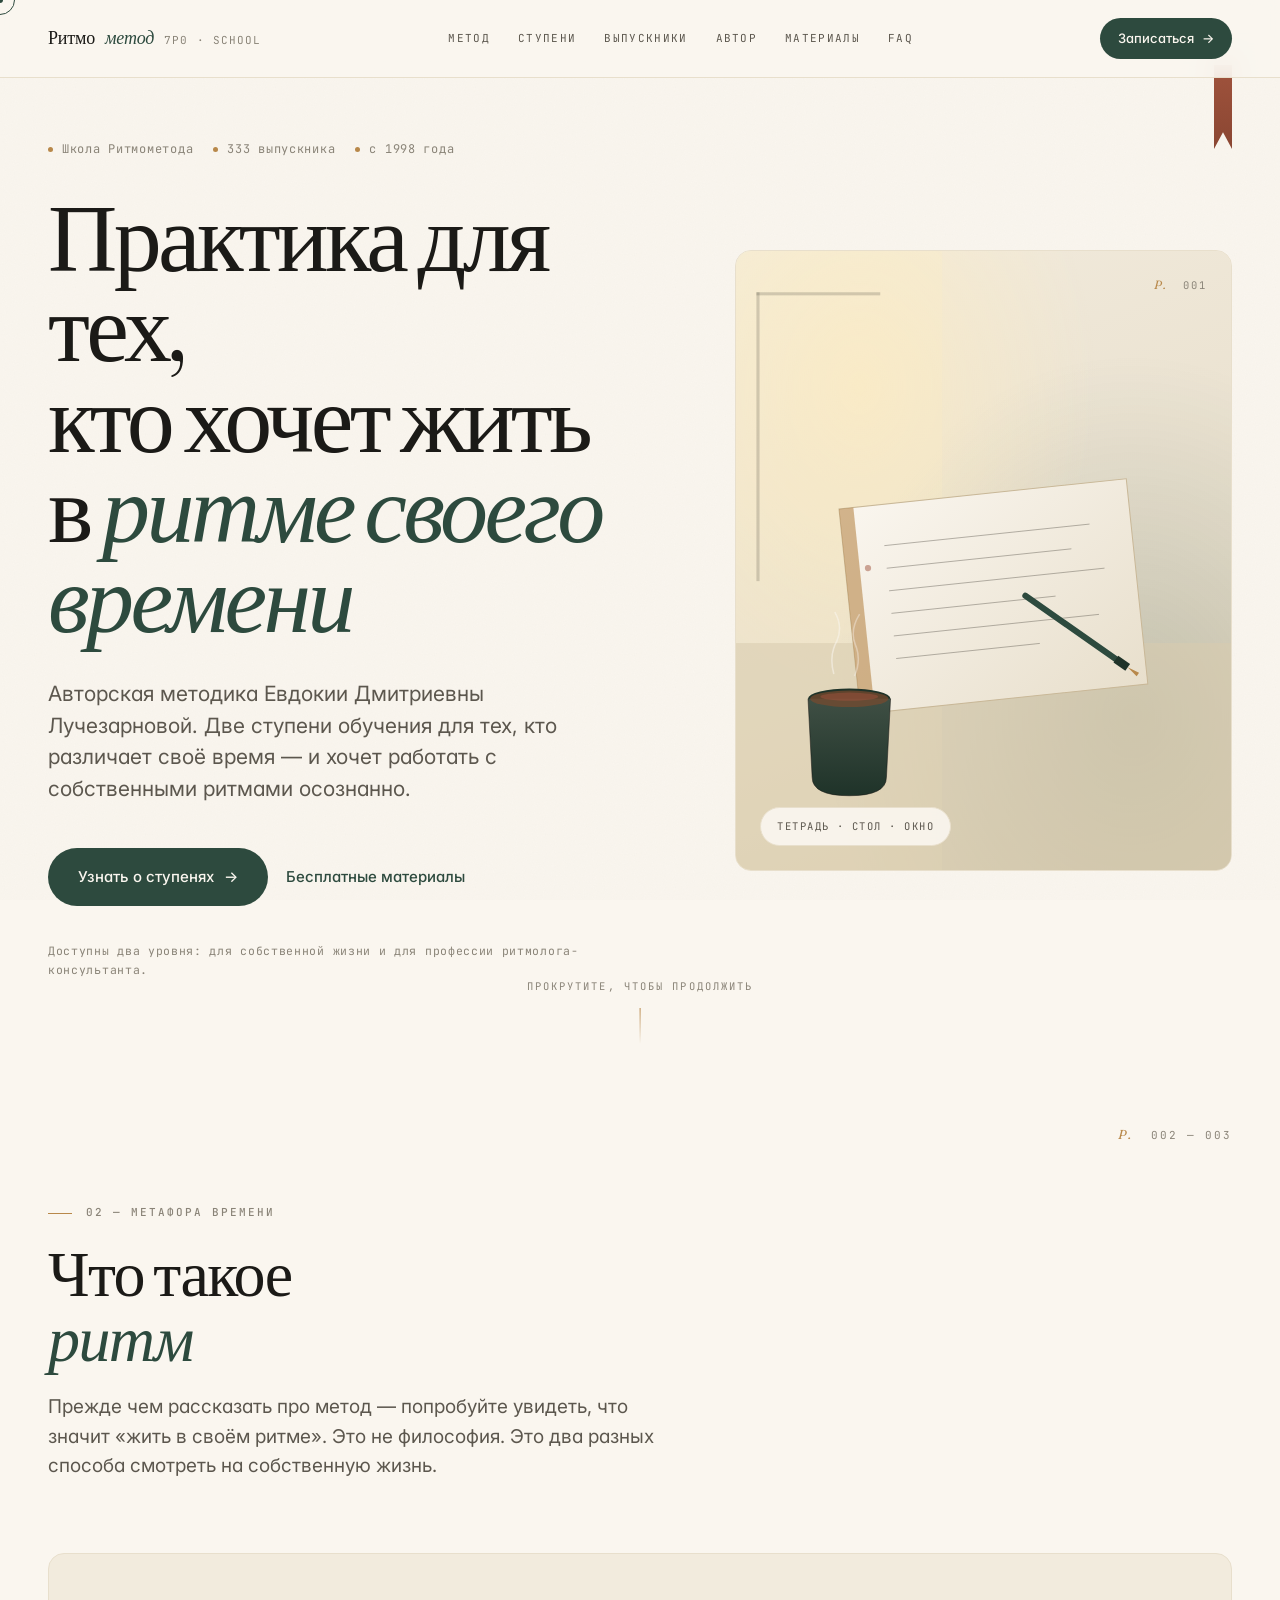
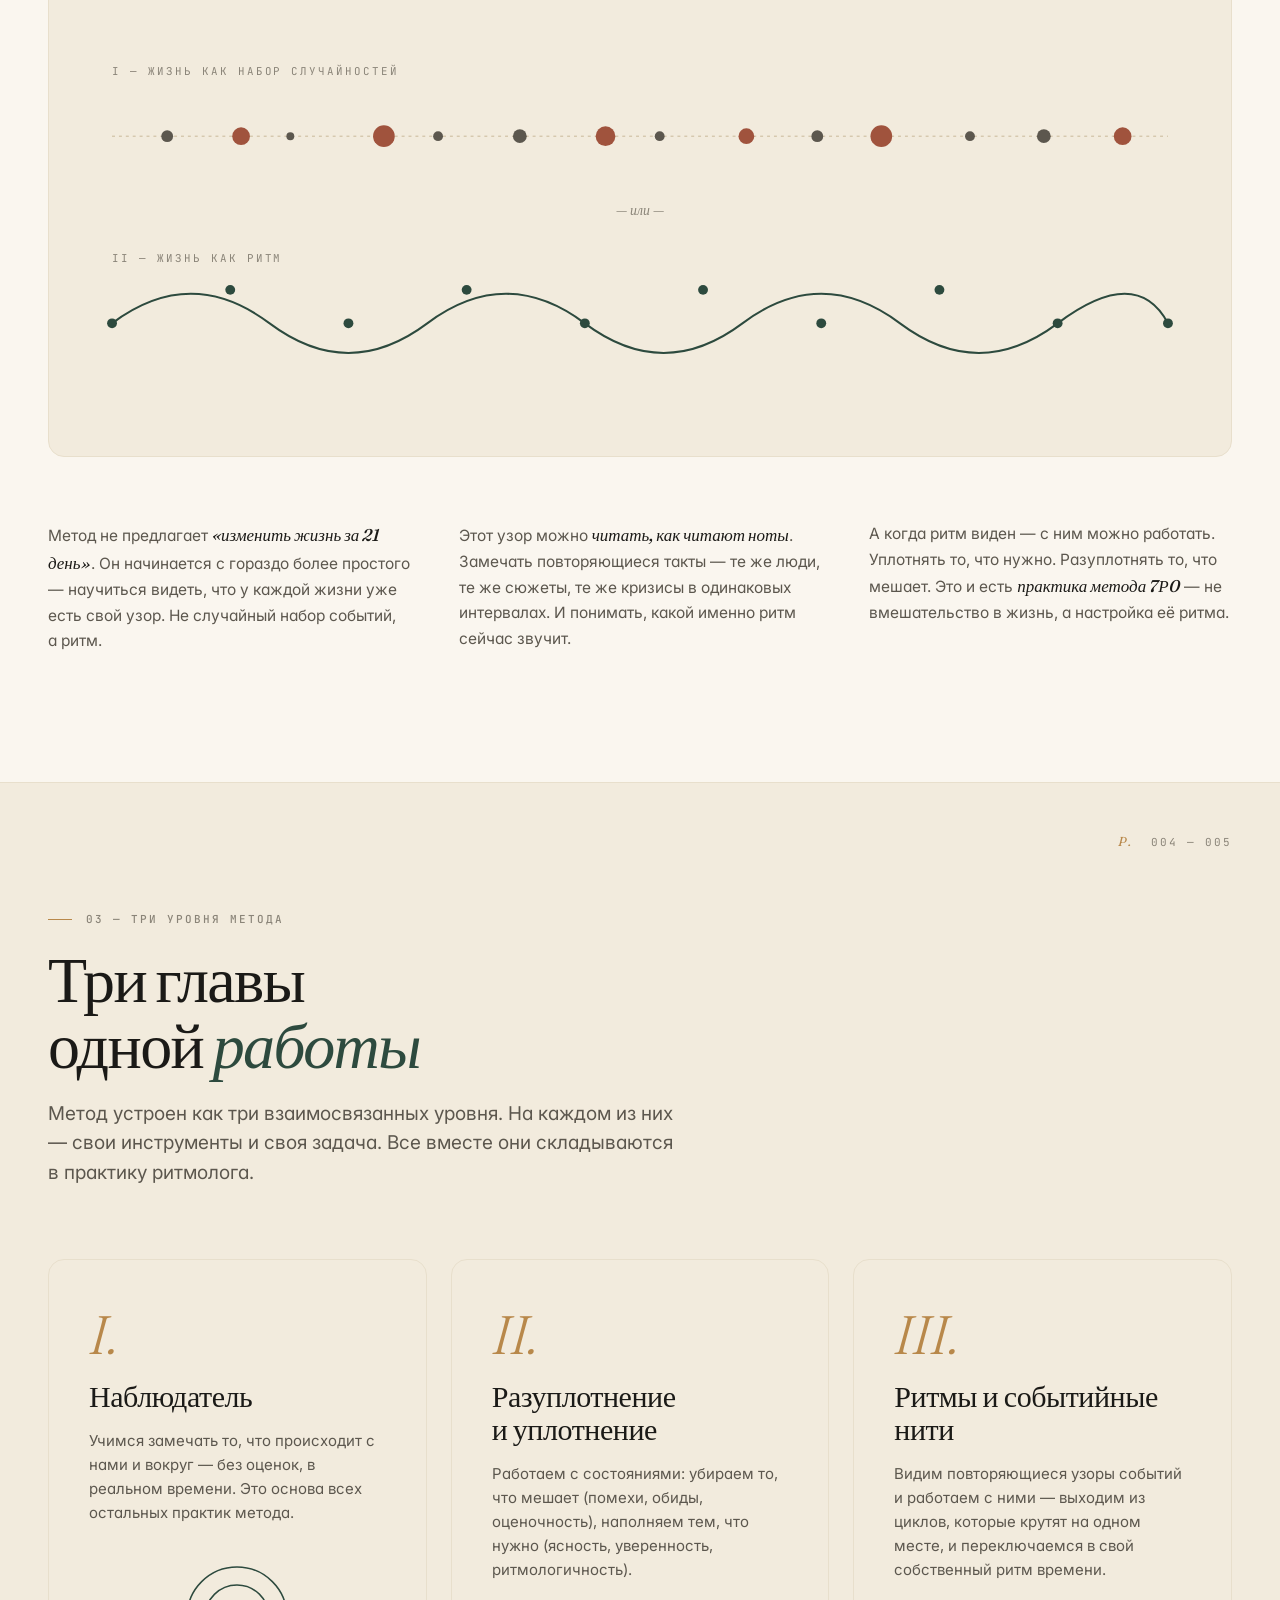
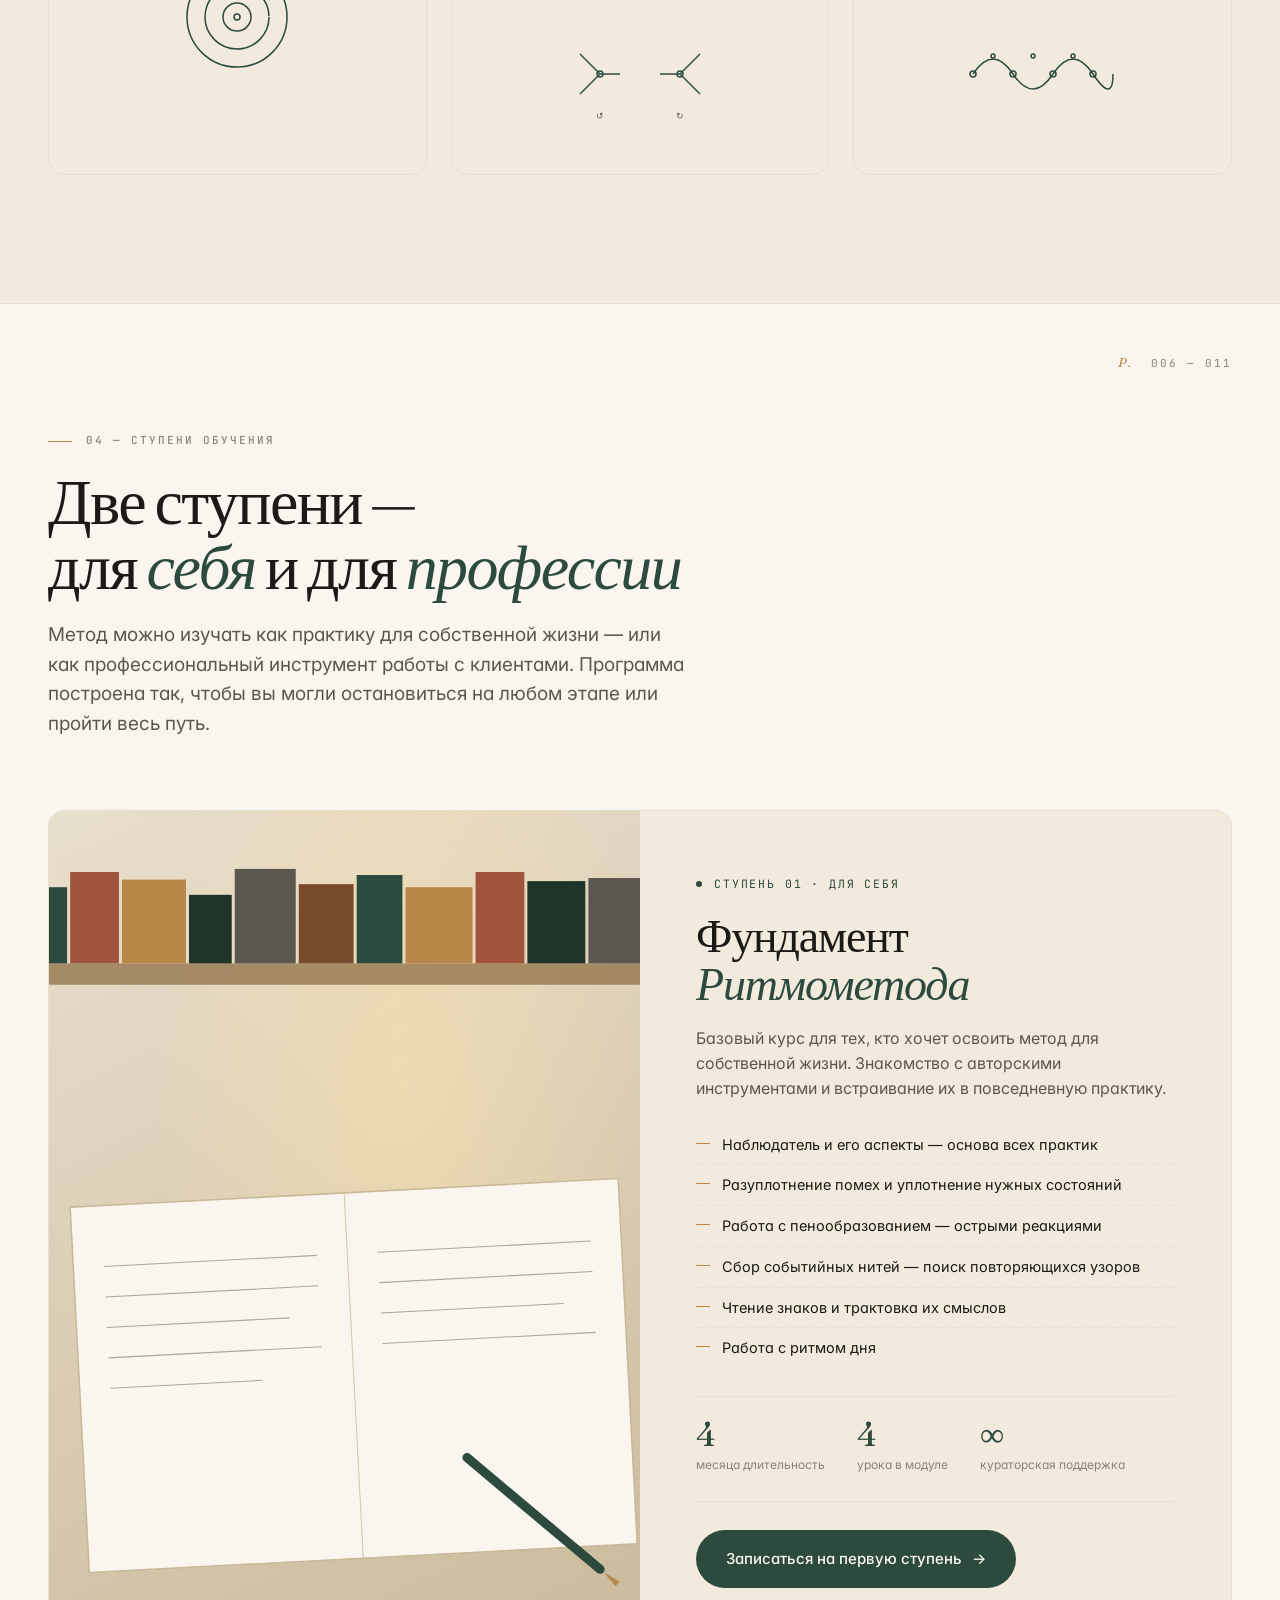
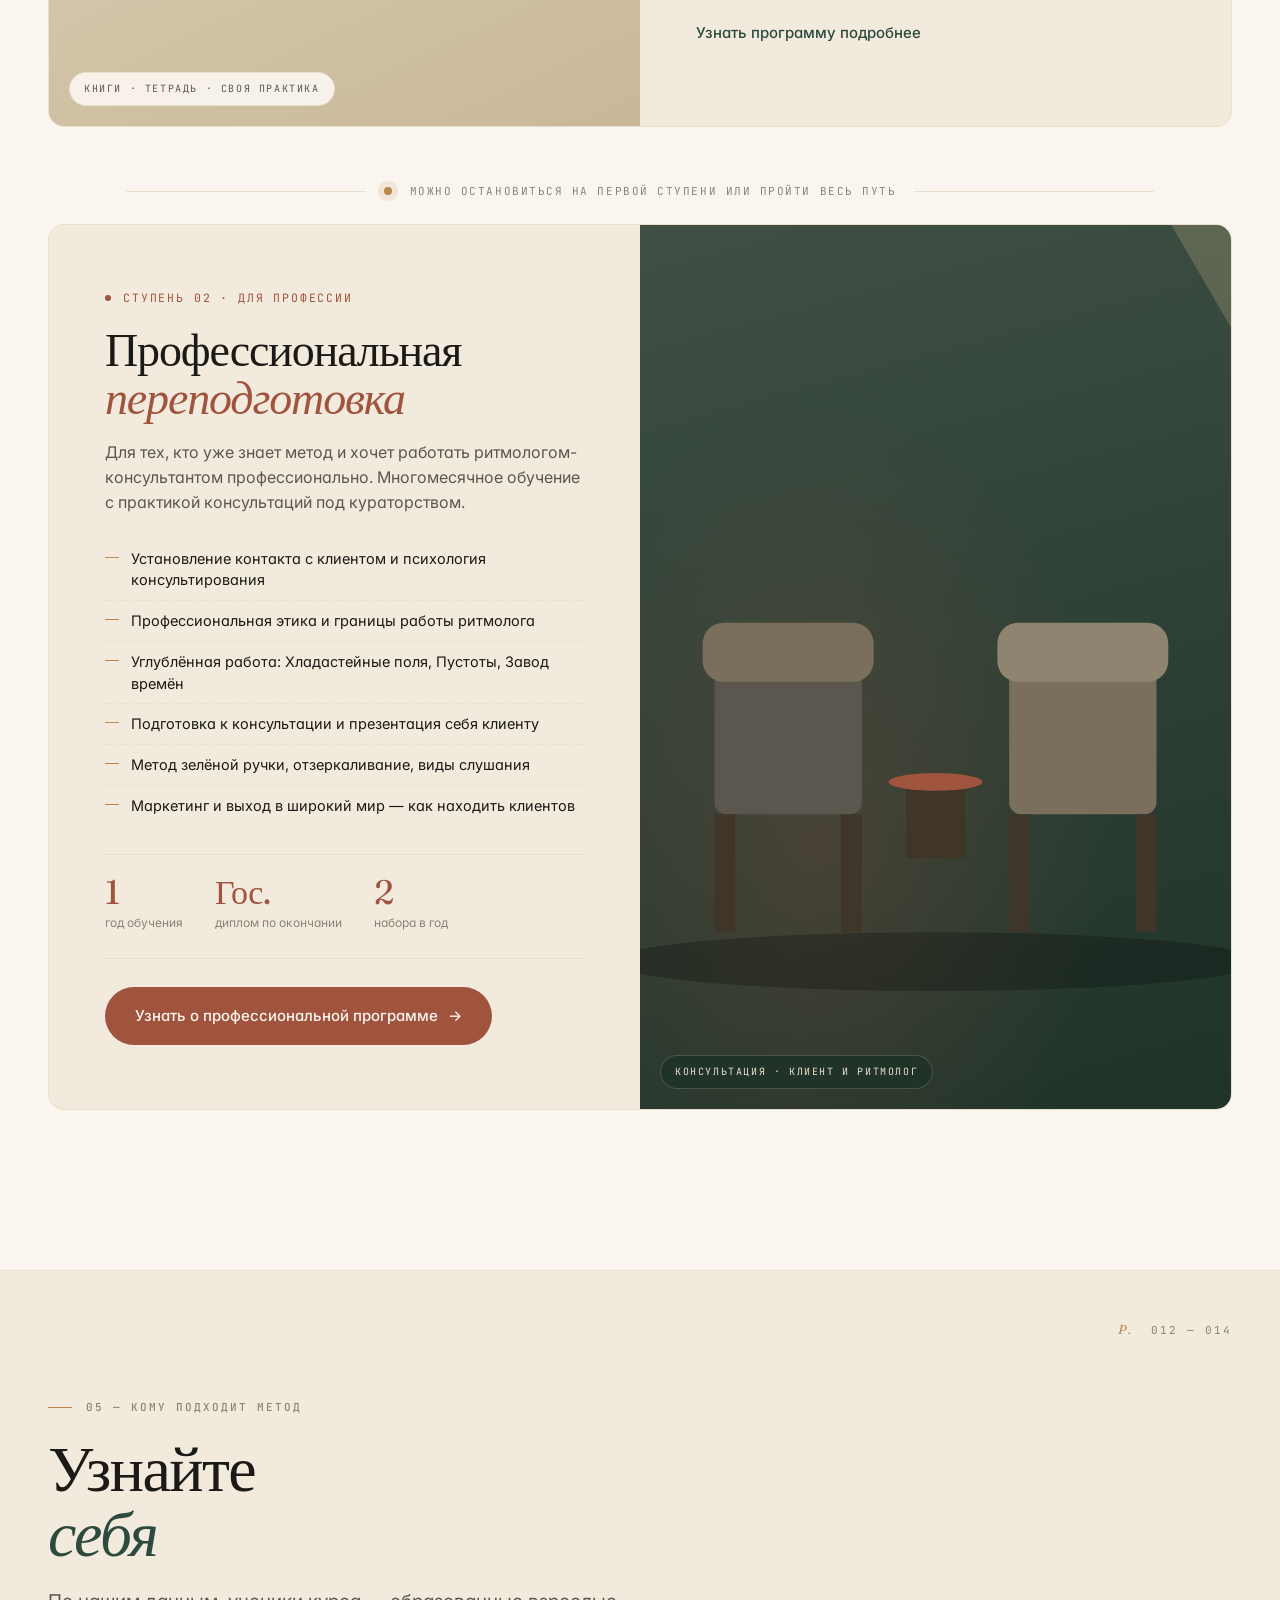
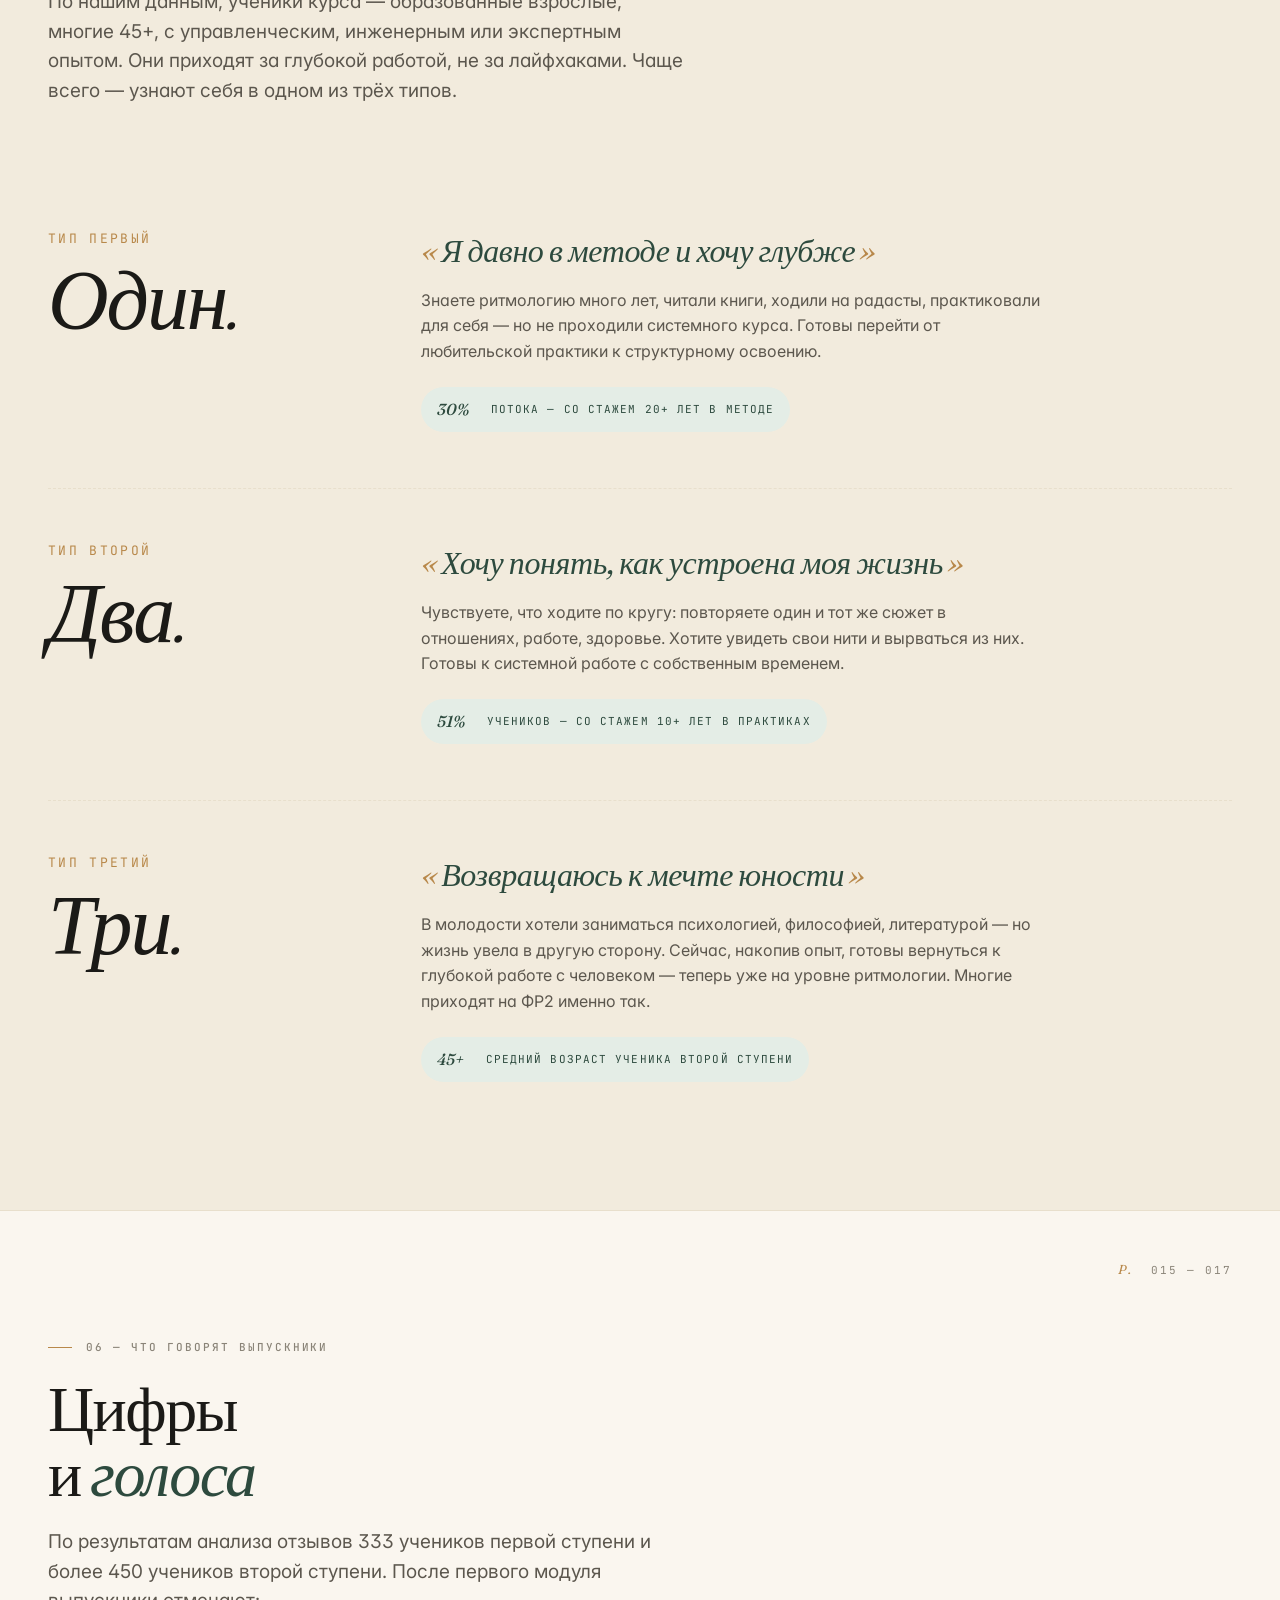
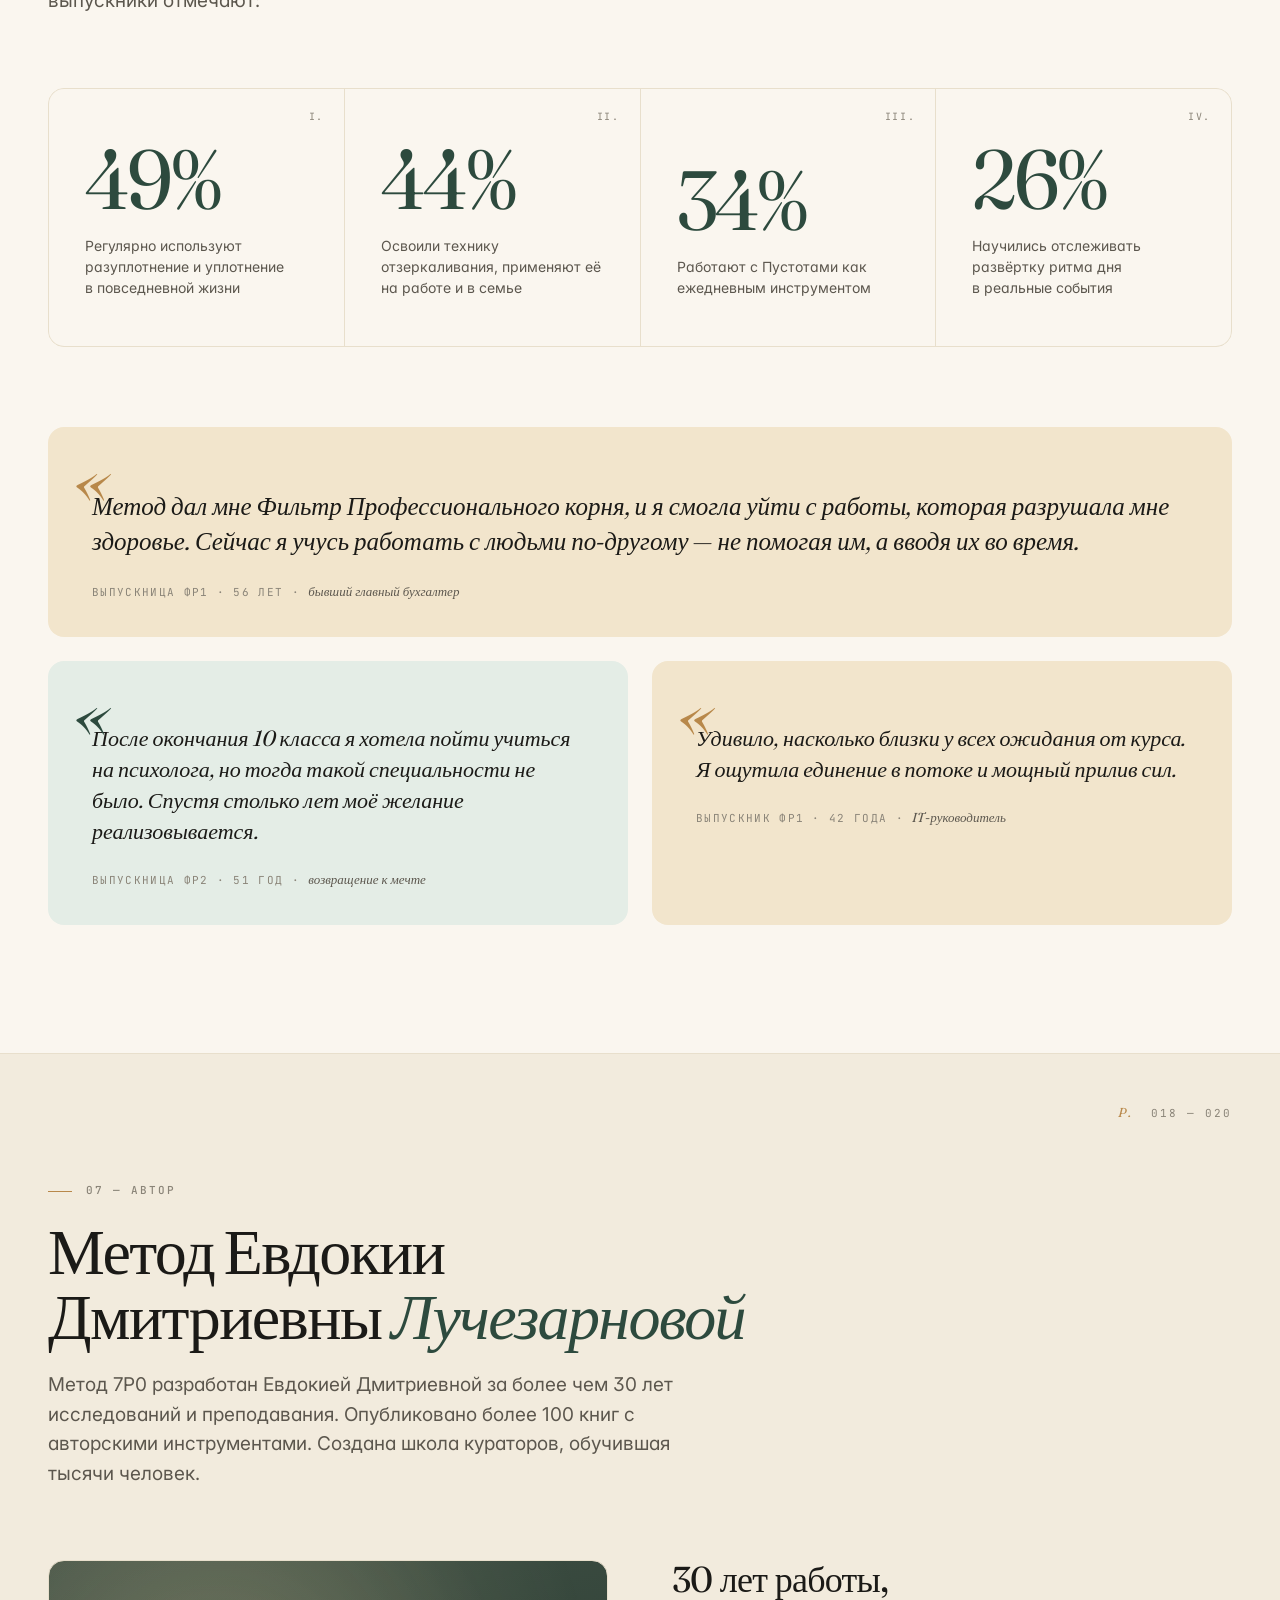
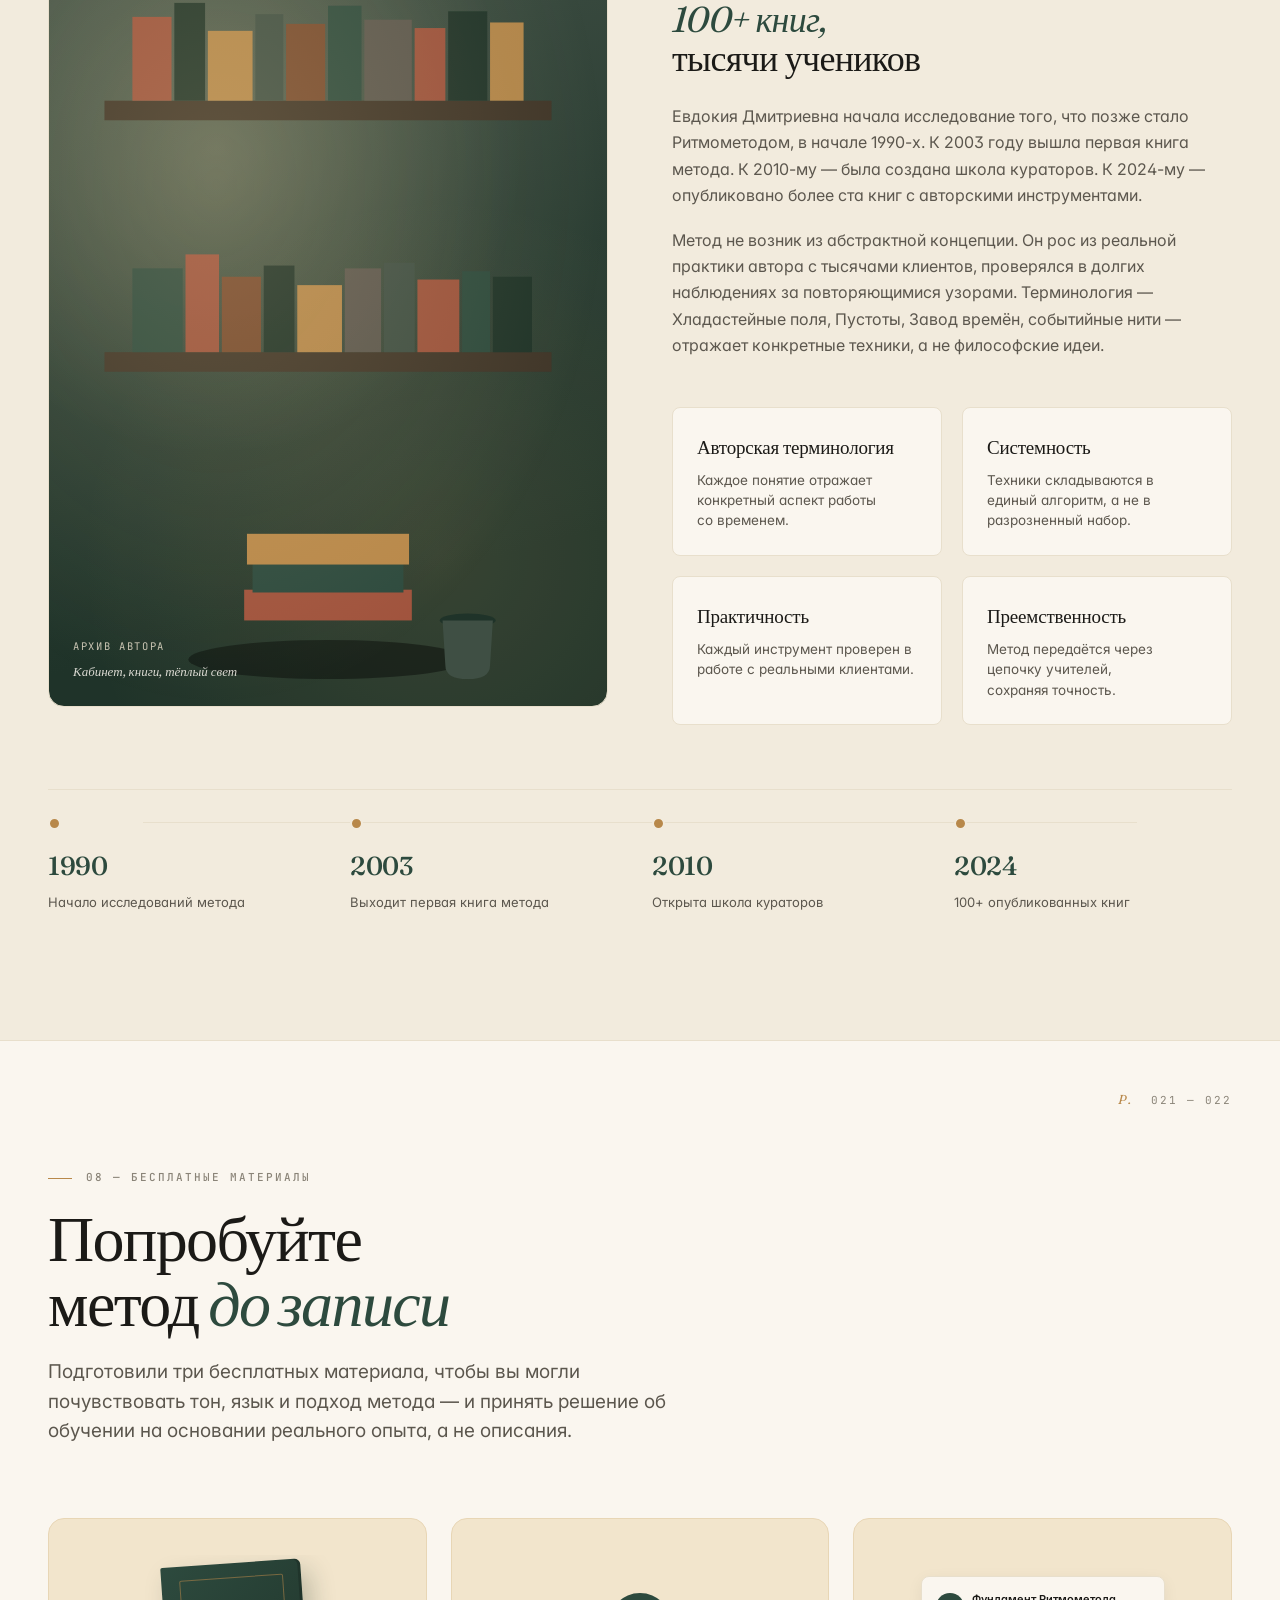
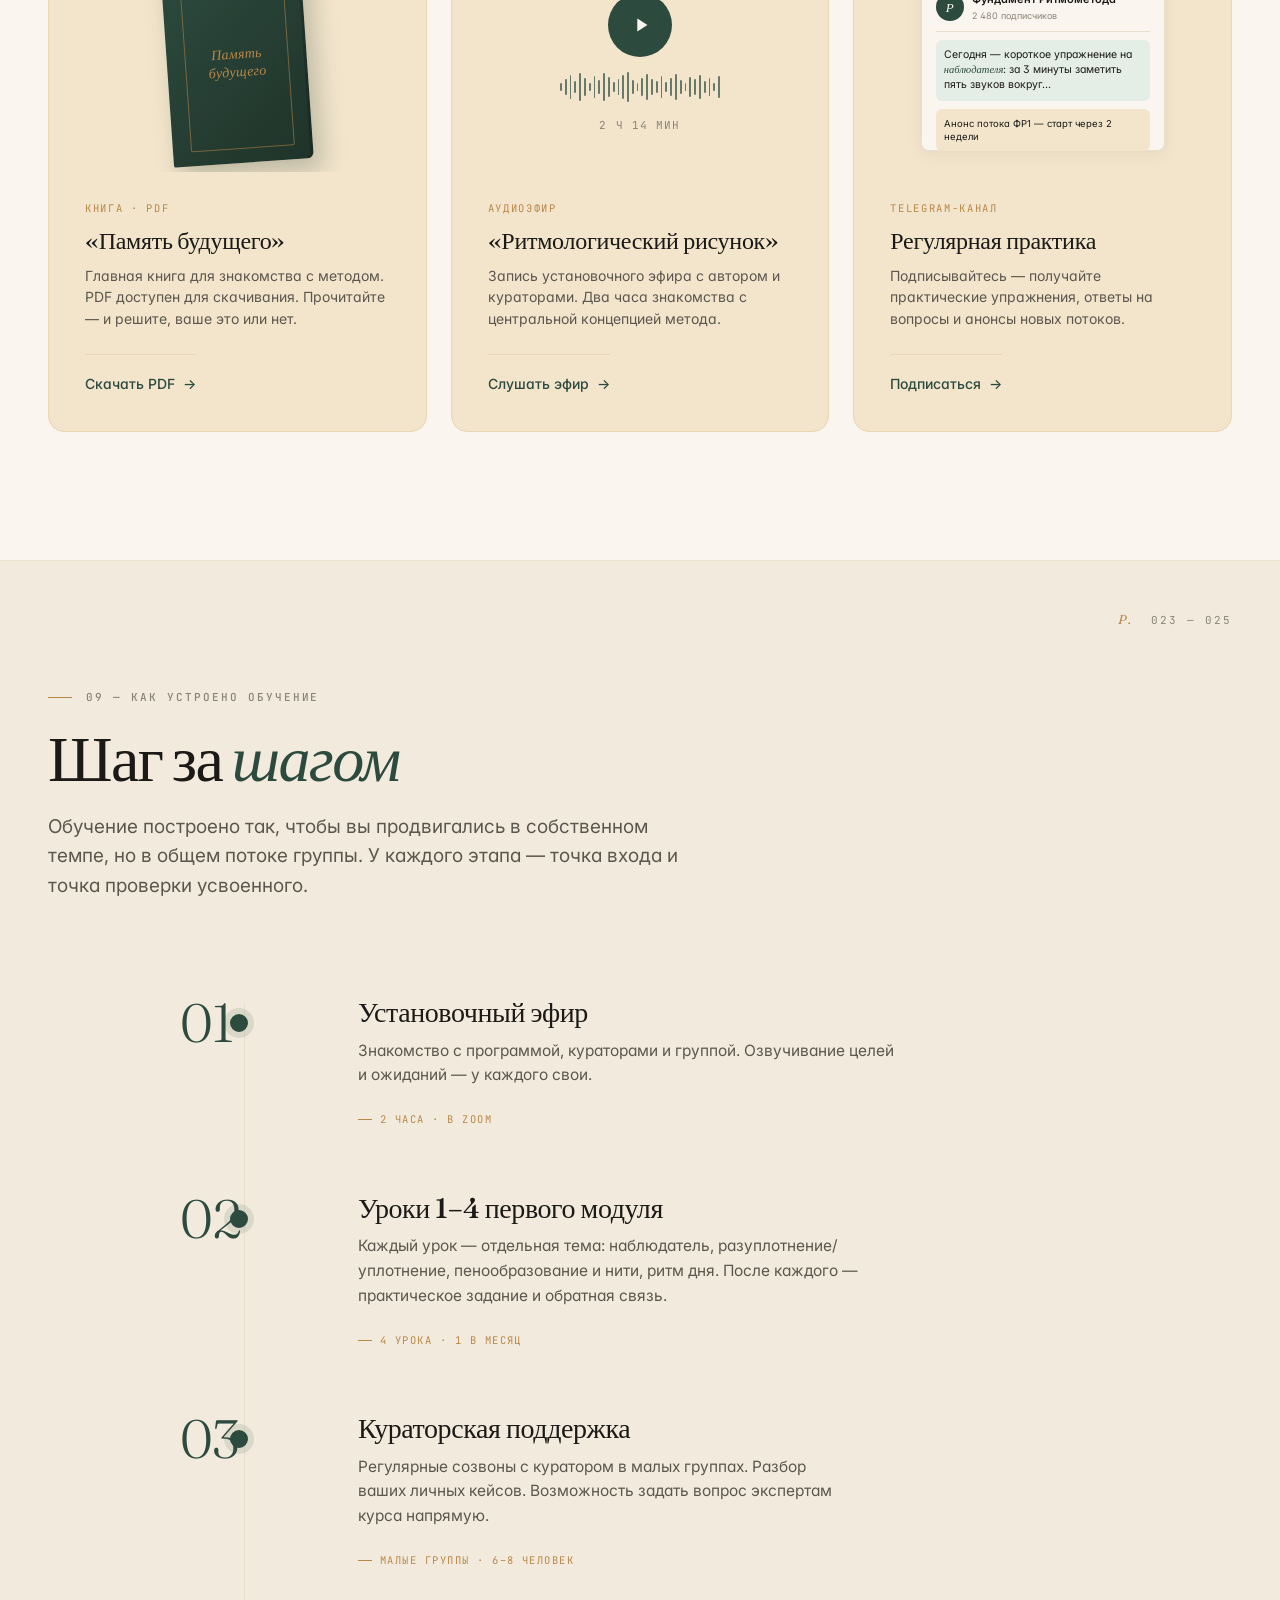
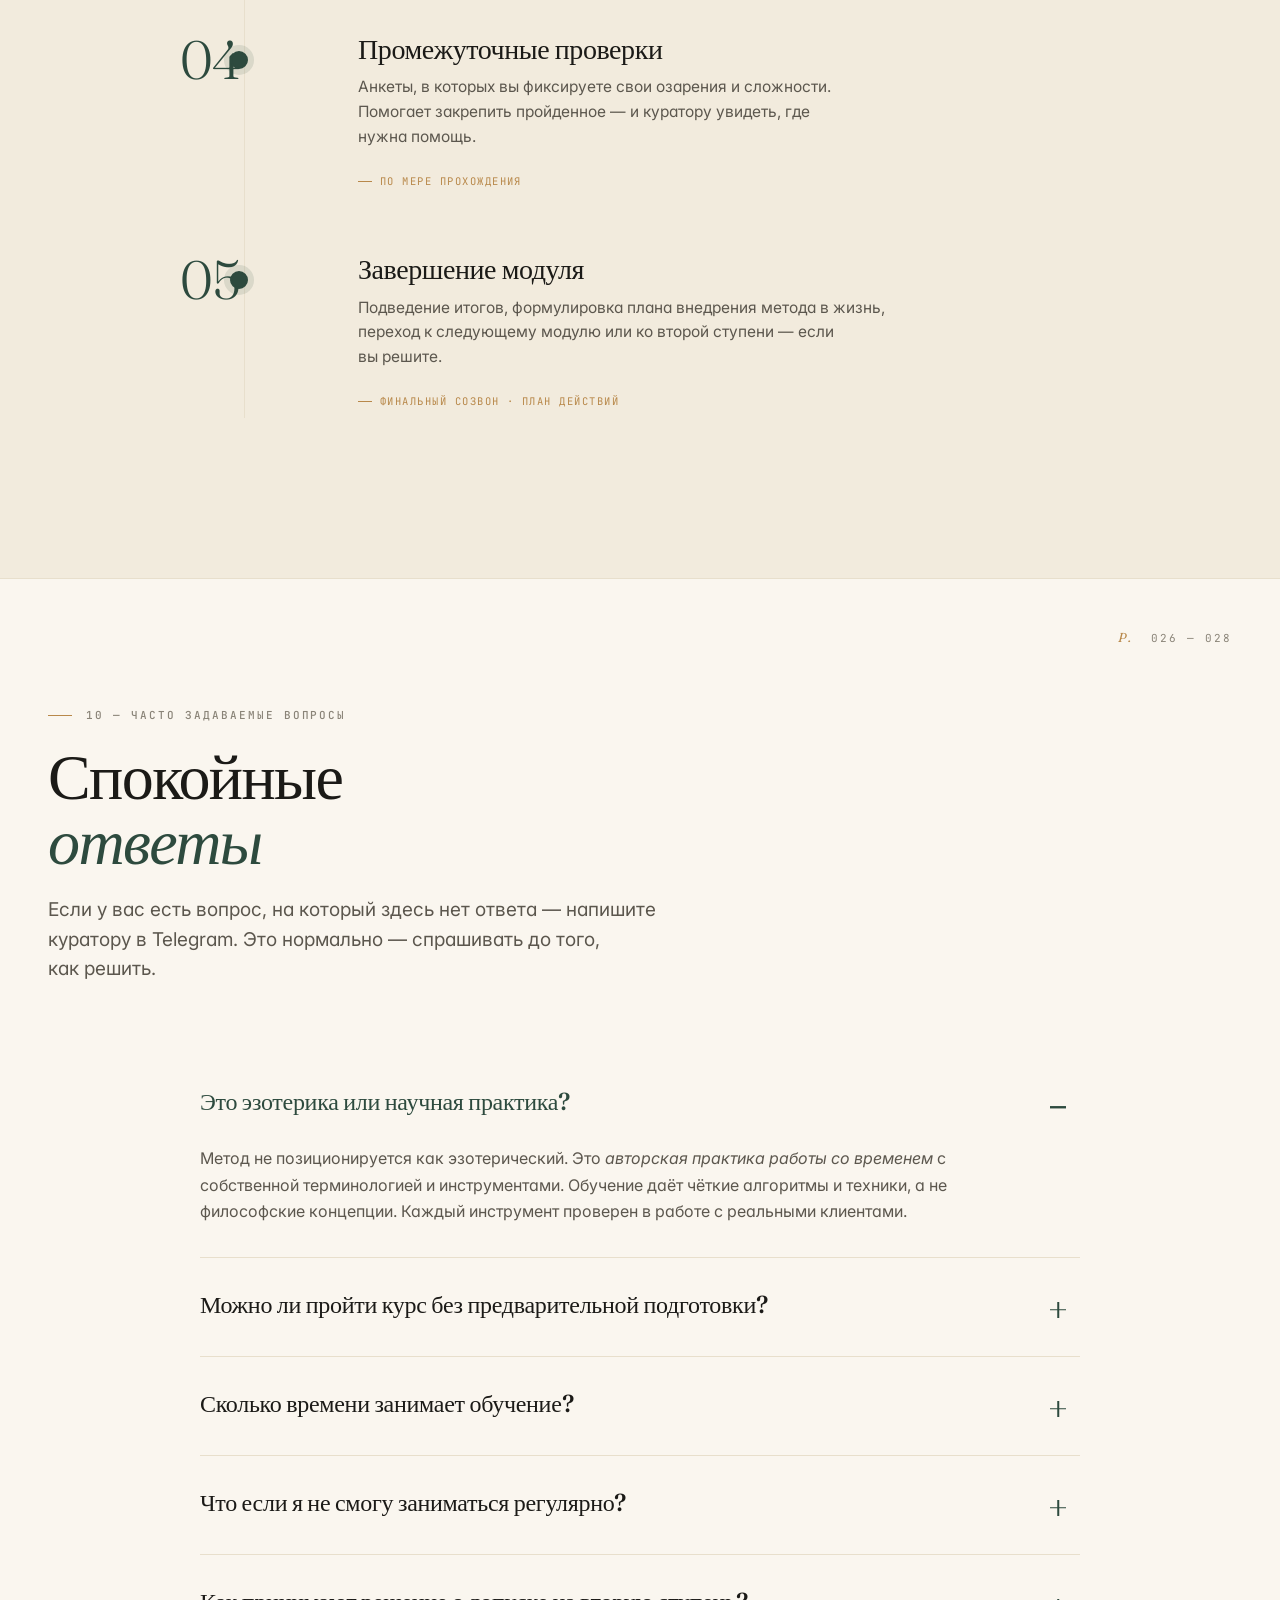
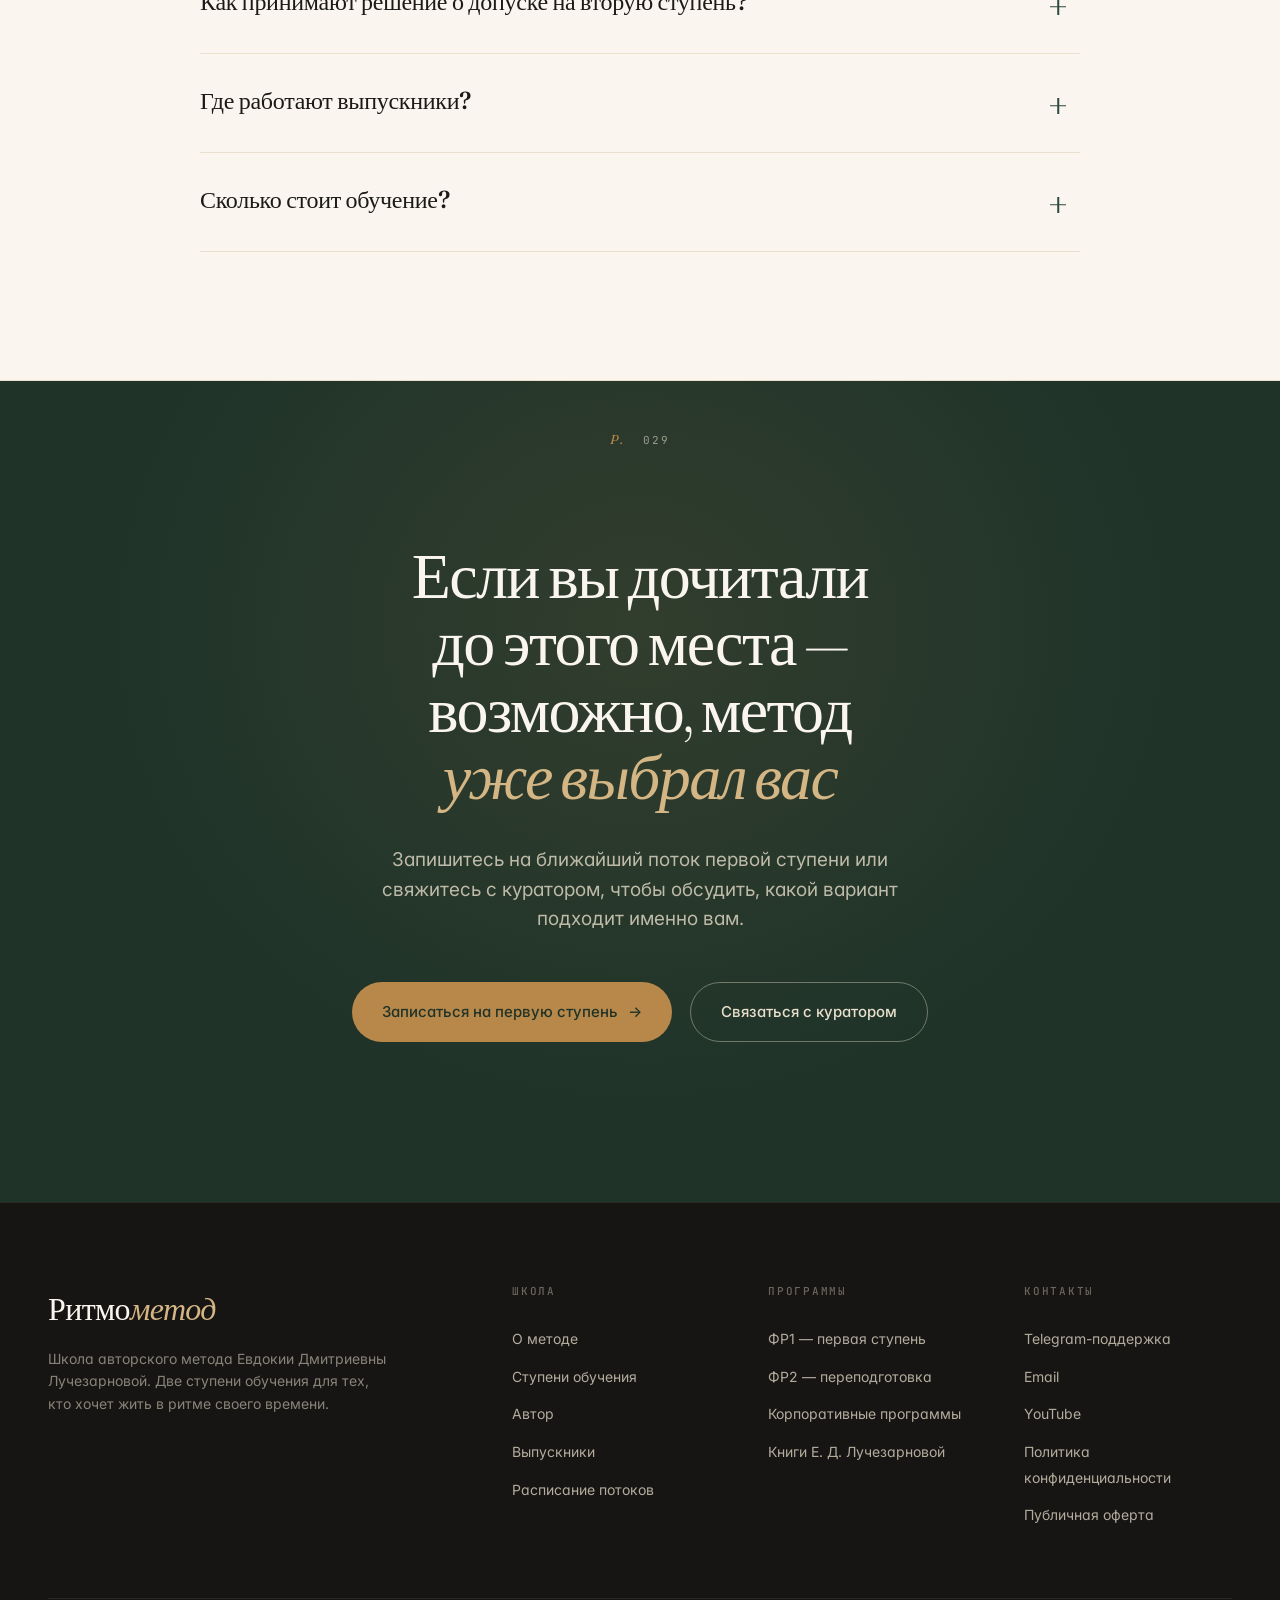
==== index.html @ 800c86bc "Initial commit: landing page Фундамент Ритмометода Statically built landing for the Фундамент Ритмом" ====
<!DOCTYPE html>
<html lang="ru">
<head>
<meta charset="UTF-8">
<meta name="viewport" content="width=device-width, initial-scale=1.0">
<title>Фундамент Ритмометода — авторский курс Е. Д. Лучезарновой</title>
<link rel="preconnect" href="https://fonts.googleapis.com">
<link rel="preconnect" href="https://fonts.gstatic.com" crossorigin>
<link href="https://fonts.googleapis.com/css2?family=Fraunces:ital,opsz,wght@0,9..144,300..700;1,9..144,300..700&family=Inter:wght@300;400;500;600;700&family=JetBrains+Mono:wght@400;500&display=swap" rel="stylesheet">
<link rel="stylesheet" href="styles.css">
</head>
<body>

<!-- Custom cursor -->
<div class="cursor-ring" id="cursorRing"></div>
<div class="cursor-dot" id="cursorDot"></div>

<!-- Reading progress -->
<div class="read-progress" id="readProg"></div>

<!-- Bookmark ribbon -->
<div class="bookmark" aria-hidden="true"></div>

<!-- Tooltip -->
<div class="evt-tip" id="evtTip"></div>

<!-- ====== NAV ====== -->
<nav class="nav">
  <div class="nav-logo">Ритмо<em>метод</em><span class="pg">7Р0 · School</span></div>
  <ul class="nav-links">
    <li><a href="#method">Метод</a></li>
    <li><a href="#stages">Ступени</a></li>
    <li><a href="#voices">Выпускники</a></li>
    <li><a href="#author">Автор</a></li>
    <li><a href="#free">Материалы</a></li>
    <li><a href="#faq">FAQ</a></li>
  </ul>
  <a class="nav-cta" href="#stages">Записаться <span class="btn-arrow">→</span></a>
</nav>

<main>

<!-- ====== HERO ====== -->
<section class="hero">
  <div class="container">
    <div class="hero-grid">
      <div>
        <div class="hero-meta reveal">
          <span>Школа Ритмометода</span>
          <span>333 выпускника</span>
          <span>с 1998 года</span>
        </div>
        <h1 class="reveal">
          Практика для тех,<br>
          кто хочет жить<br>
          в <em>ритме своего</em><br>
          <em>времени</em>
        </h1>
        <p class="hero-sub reveal">
          Авторская методика Евдокии Дмитриевны Лучезарновой. Две ступени обучения для тех, кто различает своё время — и хочет работать с собственными ритмами осознанно.
        </p>
        <div class="hero-buttons reveal">
          <a class="btn btn-primary" href="#stages">Узнать о ступенях <span class="btn-arrow">→</span></a>
          <a class="btn btn-ghost" href="#free">Бесплатные материалы</a>
        </div>
        <p class="hero-anchors reveal">
          Доступны два уровня: для собственной жизни и для&nbsp;профессии&nbsp;ритмолога-консультанта.
        </p>
      </div>
      <div class="hero-image reveal">
        <div class="scene"></div>
        <!-- Still life: notebook, pen, cup -->
        <svg class="hero-svg" viewBox="0 0 480 600" preserveAspectRatio="xMidYMid slice">
          <defs>
            <linearGradient id="paperG" x1="0" y1="0" x2="1" y2="1">
              <stop offset="0%" stop-color="#FAF6EF"/>
              <stop offset="100%" stop-color="#E8DFCC"/>
            </linearGradient>
            <linearGradient id="cupG" x1="0" y1="0" x2="0" y2="1">
              <stop offset="0%" stop-color="#3F4F44"/>
              <stop offset="100%" stop-color="#1F3329"/>
            </linearGradient>
          </defs>
          <!-- Window light wash on left -->
          <rect x="0" y="0" width="200" height="600" fill="rgba(255,236,189,0.18)"/>
          <!-- Linen surface -->
          <rect x="0" y="380" width="480" height="220" fill="#D9CDB0" opacity=".55"/>
          <!-- Notebook -->
          <g transform="translate(100,250) rotate(-6)">
            <rect x="0" y="0" width="280" height="200" fill="url(#paperG)" stroke="#C9B898" stroke-width="1"/>
            <rect x="0" y="0" width="14" height="200" fill="#B8884A" opacity=".6"/>
            <line x1="40" y1="40" x2="240" y2="40" stroke="#5C574E" stroke-width=".8" opacity=".5"/>
            <line x1="40" y1="62" x2="220" y2="62" stroke="#5C574E" stroke-width=".8" opacity=".5"/>
            <line x1="40" y1="84" x2="250" y2="84" stroke="#5C574E" stroke-width=".8" opacity=".5"/>
            <line x1="40" y1="106" x2="200" y2="106" stroke="#5C574E" stroke-width=".8" opacity=".5"/>
            <line x1="40" y1="128" x2="240" y2="128" stroke="#5C574E" stroke-width=".8" opacity=".5"/>
            <line x1="40" y1="150" x2="180" y2="150" stroke="#5C574E" stroke-width=".8" opacity=".5"/>
            <circle cx="22" cy="60" r="3" fill="#A0533D" opacity=".5"/>
          </g>
          <!-- Pen -->
          <g transform="translate(280,330) rotate(35)">
            <rect x="0" y="0" width="120" height="6" rx="3" fill="#2D4A3E"/>
            <rect x="110" y="-1" width="14" height="8" fill="#1F3329"/>
            <polygon points="124,3 136,1 136,5" fill="#B8884A"/>
          </g>
          <!-- Cup -->
          <g transform="translate(60,420)">
            <ellipse cx="50" cy="14" rx="40" ry="10" fill="#1F3329"/>
            <path d="M 10,14 L 14,90 Q 14,108 50,108 Q 86,108 86,90 L 90,14" fill="url(#cupG)" stroke="#161513" stroke-width=".5"/>
            <ellipse cx="50" cy="14" rx="38" ry="8" fill="#7A4A2E" opacity=".7"/>
            <ellipse cx="50" cy="12" rx="28" ry="4" fill="#A0533D" opacity=".5"/>
            <path d="M 35 -10 Q 30 -28 38 -42 Q 44 -56 36 -70" stroke="#FAF6EF" stroke-width="1.5" fill="none" opacity=".55"/>
            <path d="M 55 -8 Q 62 -24 56 -38 Q 50 -52 60 -68" stroke="#FAF6EF" stroke-width="1.5" fill="none" opacity=".4"/>
          </g>
          <!-- Window frame hint -->
          <rect x="20" y="40" width="3" height="280" fill="#5C574E" opacity=".25"/>
          <rect x="20" y="40" width="120" height="3" fill="#5C574E" opacity=".25"/>
        </svg>
        <div class="hero-pageref"><em>p.</em>&nbsp;&nbsp;001</div>
        <div class="hero-image-tag">Тетрадь · стол · окно</div>
      </div>
    </div>
  </div>
  <div class="scroll-cue">
    <span>Прокрутите, чтобы продолжить</span>
    <span class="line"></span>
  </div>
</section>

<!-- ====== SECTION 2: METHOD METAPHOR ====== -->
<section class="section" id="method" style="background:var(--paper)">
  <div class="section-num"><em>p.</em>&nbsp;&nbsp;002 — 003</div>
  <div class="container">
    <div class="reveal">
      <div class="section-label">02 — Метафора времени</div>
      <h2 class="section-title">Что такое<br><em>ритм</em></h2>
      <p class="section-intro">
        Прежде чем рассказать про метод — попробуйте увидеть, что значит «жить в своём ритме». Это не философия. Это два разных способа смотреть на собственную жизнь.
      </p>
    </div>

    <div class="rhythm-wrap reveal">
      <svg class="rhythm-svg" viewBox="0 0 1200 380" preserveAspectRatio="xMidYMid meet">
        <defs>
          <linearGradient id="fadeR" x1="0" y1="0" x2="1" y2="0">
            <stop offset="0%" stop-color="#A0533D" stop-opacity="0"/>
            <stop offset="20%" stop-color="#A0533D" stop-opacity="1"/>
            <stop offset="80%" stop-color="#A0533D" stop-opacity="1"/>
            <stop offset="100%" stop-color="#A0533D" stop-opacity="0"/>
          </linearGradient>
        </defs>
        <!-- Top: chaotic line -->
        <text x="64" y="58" font-family="JetBrains Mono" font-size="11" fill="#8A8478" letter-spacing="2" text-transform="uppercase">I — ЖИЗНЬ КАК НАБОР СЛУЧАЙНОСТЕЙ</text>
        <line x1="64" y1="120" x2="1136" y2="120" stroke="#C9B898" stroke-width="1" stroke-dasharray="3 4"/>
        <g class="chaos-events" id="chaosEvents">
          <circle cx="120" cy="120" r="6" fill="#5C574E" data-label="Школа"/>
          <circle cx="195" cy="120" r="9" fill="#A0533D" data-label="Развод родителей"/>
          <circle cx="245" cy="120" r="4" fill="#5C574E" data-label="Первая работа"/>
          <circle cx="340" cy="120" r="11" fill="#A0533D" data-label="Болезнь"/>
          <circle cx="395" cy="120" r="5" fill="#5C574E" data-label="Переезд"/>
          <circle cx="478" cy="120" r="7" fill="#5C574E" data-label="Брак"/>
          <circle cx="565" cy="120" r="10" fill="#A0533D" data-label="Потеря работы"/>
          <circle cx="620" cy="120" r="5" fill="#5C574E" data-label="Новый круг"/>
          <circle cx="708" cy="120" r="8" fill="#A0533D" data-label="Развод"/>
          <circle cx="780" cy="120" r="6" fill="#5C574E" data-label="Смена профессии"/>
          <circle cx="845" cy="120" r="11" fill="#A0533D" data-label="Кризис"/>
          <circle cx="935" cy="120" r="5" fill="#5C574E" data-label="Новая встреча"/>
          <circle cx="1010" cy="120" r="7" fill="#5C574E" data-label="Терапия"/>
          <circle cx="1090" cy="120" r="9" fill="#A0533D" data-label="Болезнь близкого"/>
        </g>

        <!-- Middle: divider -->
        <text x="600" y="200" font-family="Fraunces" font-size="14" font-style="italic" fill="#8A8478" text-anchor="middle">— или —</text>

        <!-- Bottom: rhythmic sine wave -->
        <text x="64" y="248" font-family="JetBrains Mono" font-size="11" fill="#8A8478" letter-spacing="2" text-transform="uppercase">II — ЖИЗНЬ КАК РИТМ</text>
        <path id="sinePath"
          d="M 64 310 Q 144 250 224 310 T 384 310 T 544 310 T 704 310 T 864 310 T 1024 310 T 1136 310"
          stroke="#2D4A3E" stroke-width="2" fill="none" stroke-linecap="round"/>
        <g id="sineNodes">
          <circle cx="64" cy="310" r="5" fill="#2D4A3E"/>
          <circle cx="184" cy="276" r="5" fill="#2D4A3E"/>
          <circle cx="304" cy="310" r="5" fill="#2D4A3E"/>
          <circle cx="424" cy="276" r="5" fill="#2D4A3E"/>
          <circle cx="544" cy="310" r="5" fill="#2D4A3E"/>
          <circle cx="664" cy="276" r="5" fill="#2D4A3E"/>
          <circle cx="784" cy="310" r="5" fill="#2D4A3E"/>
          <circle cx="904" cy="276" r="5" fill="#2D4A3E"/>
          <circle cx="1024" cy="310" r="5" fill="#2D4A3E"/>
          <circle cx="1136" cy="310" r="5" fill="#2D4A3E"/>
        </g>
      </svg>
    </div>

    <div class="rhythm-text-cols reveal">
      <p>Метод не предлагает <strong>«изменить жизнь за 21 день»</strong>. Он начинается с гораздо более простого — научиться видеть, что у каждой жизни уже есть свой узор. Не случайный набор событий, а ритм.</p>
      <p>Этот узор можно <strong>читать, как читают ноты</strong>. Замечать повторяющиеся такты — те же люди, те же сюжеты, те же кризисы в одинаковых интервалах. И понимать, какой именно ритм сейчас звучит.</p>
      <p>А когда ритм виден — с ним можно работать. Уплотнять то, что нужно. Разуплотнять то, что мешает. Это и есть <strong>практика метода 7Р0</strong> — не вмешательство в жизнь, а настройка её ритма.</p>
    </div>
  </div>
</section>

<!-- ====== SECTION 3: THREE LEVELS ====== -->
<section class="section" style="background:var(--paper-warm)">
  <div class="section-num"><em>p.</em>&nbsp;&nbsp;004 — 005</div>
  <div class="container">
    <div class="reveal">
      <div class="section-label">03 — Три уровня метода</div>
      <h2 class="section-title">Три главы<br>одной <em>работы</em></h2>
      <p class="section-intro">
        Метод устроен как три взаимосвязанных уровня. На каждом из них — свои инструменты и своя задача. Все вместе они складываются в практику ритмолога.
      </p>
    </div>

    <div class="levels-grid">
      <div class="level-card reveal">
        <div class="level-num">I.</div>
        <h3>Наблюдатель</h3>
        <p>Учимся замечать то, что происходит с нами и вокруг — без оценок, в реальном времени. Это основа всех остальных практик метода.</p>
        <div class="level-illu">
          <svg viewBox="0 0 160 120" class="level-svg">
            <circle cx="80" cy="60" r="50" stroke-dasharray="320" stroke-dashoffset="320" class="draw"/>
            <circle cx="80" cy="60" r="32" stroke-dasharray="200" stroke-dashoffset="200" class="draw" style="animation-delay:.2s"/>
            <circle cx="80" cy="60" r="14" stroke-dasharray="90" stroke-dashoffset="90" class="draw" style="animation-delay:.4s"/>
            <circle cx="80" cy="60" r="3" fill="#2D4A3E" stroke="none"/>
          </svg>
        </div>
      </div>

      <div class="level-card reveal">
        <div class="level-num">II.</div>
        <h3>Разуплотнение и&nbsp;уплотнение</h3>
        <p>Работаем с состояниями: убираем то, что мешает (помехи, обиды, оценочность), наполняем тем, что нужно (ясность, уверенность, ритмологичность).</p>
        <div class="level-illu">
          <svg viewBox="0 0 160 120" class="level-svg">
            <line x1="40" y1="60" x2="20" y2="40" stroke-dasharray="40" stroke-dashoffset="40" class="draw"/>
            <line x1="40" y1="60" x2="20" y2="80" stroke-dasharray="40" stroke-dashoffset="40" class="draw"/>
            <line x1="40" y1="60" x2="60" y2="60" stroke-dasharray="20" stroke-dashoffset="20" class="draw"/>
            <line x1="120" y1="60" x2="100" y2="60" stroke-dasharray="20" stroke-dashoffset="20" class="draw" style="animation-delay:.2s"/>
            <line x1="120" y1="60" x2="140" y2="40" stroke-dasharray="40" stroke-dashoffset="40" class="draw" style="animation-delay:.2s"/>
            <line x1="120" y1="60" x2="140" y2="80" stroke-dasharray="40" stroke-dashoffset="40" class="draw" style="animation-delay:.2s"/>
            <circle cx="40" cy="60" r="3" fill="#2D4A3E" stroke="none"/>
            <circle cx="120" cy="60" r="3" fill="#2D4A3E" stroke="none"/>
            <text x="40" y="105" font-family="JetBrains Mono" font-size="9" fill="#5C574E" text-anchor="middle" letter-spacing="1">↺</text>
            <text x="120" y="105" font-family="JetBrains Mono" font-size="9" fill="#5C574E" text-anchor="middle" letter-spacing="1">↻</text>
          </svg>
        </div>
      </div>

      <div class="level-card reveal">
        <div class="level-num">III.</div>
        <h3>Ритмы и&nbsp;событийные нити</h3>
        <p>Видим повторяющиеся узоры событий и работаем с ними — выходим из циклов, которые крутят на одном месте, и переключаемся в свой собственный ритм времени.</p>
        <div class="level-illu">
          <svg viewBox="0 0 160 120" class="level-svg">
            <path d="M 10 60 Q 30 30 50 60 T 90 60 T 130 60 T 150 60"
                  stroke-dasharray="200" stroke-dashoffset="200" class="draw"/>
            <circle cx="10" cy="60" r="3" fill="#2D4A3E" stroke="none"/>
            <circle cx="50" cy="60" r="3" fill="#2D4A3E" stroke="none"/>
            <circle cx="90" cy="60" r="3" fill="#2D4A3E" stroke="none"/>
            <circle cx="130" cy="60" r="3" fill="#2D4A3E" stroke="none"/>
            <circle cx="30" cy="42" r="2" fill="#B8884A" stroke="none"/>
            <circle cx="70" cy="42" r="2" fill="#B8884A" stroke="none"/>
            <circle cx="110" cy="42" r="2" fill="#B8884A" stroke="none"/>
          </svg>
        </div>
      </div>
    </div>
  </div>
</section>

<!-- ====== SECTION 4: STAGES ====== -->
<section class="section" id="stages" style="background:var(--paper)">
  <div class="section-num"><em>p.</em>&nbsp;&nbsp;006 — 011</div>
  <div class="container">
    <div class="reveal">
      <div class="section-label">04 — Ступени обучения</div>
      <h2 class="section-title">Две ступени —<br>для <em>себя</em> и для <em>профессии</em></h2>
      <p class="section-intro">
        Метод можно изучать как практику для собственной жизни — или как профессиональный инструмент работы с клиентами. Программа построена так, чтобы вы могли остановиться на любом этапе или пройти весь путь.
      </p>
    </div>

    <!-- Stage 1 -->
    <div class="stage reveal">
      <div class="stage-image">
        <div class="bg b1"></div>
        <svg viewBox="0 0 600 600" preserveAspectRatio="xMidYMid slice" style="position:absolute;inset:0;width:100%;height:100%">
          <rect x="60" y="100" width="480" height="14" fill="#8A6A3F" opacity=".7"/>
          <g>
            <rect x="80" y="50" width="38" height="50" fill="#2D4A3E"/>
            <rect x="120" y="40" width="32" height="60" fill="#A0533D"/>
            <rect x="154" y="45" width="42" height="55" fill="#B8884A"/>
            <rect x="198" y="55" width="28" height="45" fill="#1F3329"/>
            <rect x="228" y="38" width="40" height="62" fill="#5C574E"/>
            <rect x="270" y="48" width="36" height="52" fill="#7A4A2E"/>
            <rect x="308" y="42" width="30" height="58" fill="#2D4A3E"/>
            <rect x="340" y="50" width="44" height="50" fill="#B8884A"/>
            <rect x="386" y="40" width="32" height="60" fill="#A0533D"/>
            <rect x="420" y="46" width="38" height="54" fill="#1F3329"/>
            <rect x="460" y="44" width="34" height="56" fill="#5C574E"/>
          </g>
          <g transform="translate(120,260) rotate(-3)">
            <rect width="360" height="240" fill="#FAF6EF" stroke="#C9B898" stroke-width="1"/>
            <line x1="180" y1="0" x2="180" y2="240" stroke="#C9B898" stroke-width=".5"/>
            <g opacity=".5" stroke="#5C574E" stroke-width=".7">
              <line x1="20" y1="40" x2="160" y2="40"/>
              <line x1="20" y1="60" x2="160" y2="60"/>
              <line x1="20" y1="80" x2="140" y2="80"/>
              <line x1="20" y1="100" x2="160" y2="100"/>
              <line x1="20" y1="120" x2="120" y2="120"/>
              <line x1="200" y1="40" x2="340" y2="40"/>
              <line x1="200" y1="60" x2="340" y2="60"/>
              <line x1="200" y1="80" x2="320" y2="80"/>
              <line x1="200" y1="100" x2="340" y2="100"/>
            </g>
          </g>
          <g transform="translate(380,420) rotate(40)">
            <rect width="120" height="6" rx="3" fill="#2D4A3E"/>
            <polygon points="120,3 132,1 132,5" fill="#B8884A"/>
          </g>
        </svg>
        <div class="stage-image-tag">Книги · тетрадь · своя практика</div>
      </div>
      <div class="stage-body">
        <div class="stage-step"><span class="dot"></span>Ступень 01 · Для себя</div>
        <h3>Фундамент<br><em>Ритмометода</em></h3>
        <p class="stage-desc">Базовый курс для тех, кто хочет освоить метод для собственной жизни. Знакомство с авторскими инструментами и встраивание их в повседневную практику.</p>
        <ul class="stage-list">
          <li>Наблюдатель и его аспекты — основа всех практик</li>
          <li>Разуплотнение помех и уплотнение нужных состояний</li>
          <li>Работа с пенообразованием — острыми реакциями</li>
          <li>Сбор событийных нитей — поиск повторяющихся узоров</li>
          <li>Чтение знаков и трактовка их смыслов</li>
          <li>Работа с ритмом дня</li>
        </ul>
        <div class="stage-metrics">
          <div class="stage-metric"><div class="v" data-count="4">4</div><div class="l">месяца длительность</div></div>
          <div class="stage-metric"><div class="v" data-count="4">4</div><div class="l">урока в модуле</div></div>
          <div class="stage-metric"><div class="v">∞</div><div class="l">кураторская поддержка</div></div>
        </div>
        <div class="stage-buttons">
          <a class="btn btn-primary" href="#stages">Записаться на первую ступень <span class="btn-arrow">→</span></a>
          <a class="btn btn-ghost" href="#stages">Узнать программу подробнее</a>
        </div>
      </div>
    </div>

    <div class="stage-divider">
      <span class="knot"></span>
      <span>Можно остановиться на первой ступени или пройти весь путь</span>
    </div>

    <!-- Stage 2 -->
    <div class="stage fr2 flip reveal">
      <div class="stage-body">
        <div class="stage-step"><span class="dot"></span>Ступень 02 · Для профессии</div>
        <h3>Профессиональная<br><em>переподготовка</em></h3>
        <p class="stage-desc">Для тех, кто уже знает метод и хочет работать ритмологом-консультантом профессионально. Многомесячное обучение с практикой консультаций под кураторством.</p>
        <ul class="stage-list">
          <li>Установление контакта с клиентом и психология консультирования</li>
          <li>Профессиональная этика и границы работы ритмолога</li>
          <li>Углублённая работа: Хладастейные поля, Пустоты, Завод времён</li>
          <li>Подготовка к консультации и презентация себя клиенту</li>
          <li>Метод зелёной ручки, отзеркаливание, виды слушания</li>
          <li>Маркетинг и выход в широкий мир — как находить клиентов</li>
        </ul>
        <div class="stage-metrics">
          <div class="stage-metric"><div class="v" data-count="1">1</div><div class="l">год обучения</div></div>
          <div class="stage-metric"><div class="v">Гос.</div><div class="l">диплом по окончании</div></div>
          <div class="stage-metric"><div class="v" data-count="2">2</div><div class="l">набора в год</div></div>
        </div>
        <div class="stage-buttons">
          <a class="btn btn-primary" href="#stages" style="background:var(--clay)">Узнать о профессиональной программе <span class="btn-arrow">→</span></a>
        </div>
      </div>
      <div class="stage-image">
        <div class="bg b2"></div>
        <svg viewBox="0 0 600 600" preserveAspectRatio="xMidYMid slice" style="position:absolute;inset:0;width:100%;height:100%">
          <ellipse cx="300" cy="500" rx="220" ry="20" fill="#000" opacity=".25"/>
          <g transform="translate(150,260)">
            <rect x="0" y="20" width="100" height="120" rx="8" fill="#5C574E"/>
            <rect x="-8" y="10" width="116" height="40" rx="14" fill="#7A6F5C"/>
            <rect x="0" y="140" width="14" height="80" fill="#3F3528"/>
            <rect x="86" y="140" width="14" height="80" fill="#3F3528"/>
          </g>
          <g transform="translate(350,260)">
            <rect x="0" y="20" width="100" height="120" rx="8" fill="#7A6F5C"/>
            <rect x="-8" y="10" width="116" height="40" rx="14" fill="#8F8470"/>
            <rect x="0" y="140" width="14" height="80" fill="#3F3528"/>
            <rect x="86" y="140" width="14" height="80" fill="#3F3528"/>
          </g>
          <rect x="280" y="380" width="40" height="50" fill="#3F3528"/>
          <ellipse cx="300" cy="378" rx="32" ry="6" fill="#A0533D"/>
          <path d="M 600 0 L 600 240 L 460 0 Z" fill="rgba(255,228,170,0.18)"/>
        </svg>
        <div class="stage-image-tag dark">Консультация · клиент и&nbsp;ритмолог</div>
      </div>
    </div>
  </div>
</section>

<!-- ====== SECTION 5: WHO FITS ====== -->
<section class="section" style="background:var(--paper-warm)">
  <div class="section-num"><em>p.</em>&nbsp;&nbsp;012 — 014</div>
  <div class="container">
    <div class="reveal">
      <div class="section-label">05 — Кому подходит метод</div>
      <h2 class="section-title">Узнайте<br><em>себя</em></h2>
      <p class="section-intro">
        По нашим данным, ученики курса — образованные взрослые, многие 45+, с управленческим, инженерным или экспертным опытом. Они приходят за глубокой работой, не за лайфхаками. Чаще всего — узнают себя в одном из трёх типов.
      </p>
    </div>

    <div class="who-block reveal">
      <div class="who-num">
        <span class="ord">Тип первый</span>
        Один.
      </div>
      <div>
        <div class="who-quote">Я давно в методе и&nbsp;хочу&nbsp;глубже</div>
        <p class="who-text">
          Знаете ритмологию много лет, читали книги, ходили на радасты, практиковали для себя — но не проходили системного курса. Готовы перейти от любительской практики к структурному освоению.
        </p>
        <div class="who-stat"><strong>30%</strong>&nbsp;потока — со стажем 20+ лет в&nbsp;методе</div>
      </div>
    </div>

    <div class="who-block reveal">
      <div class="who-num">
        <span class="ord">Тип второй</span>
        Два.
      </div>
      <div>
        <div class="who-quote">Хочу понять, как устроена моя жизнь</div>
        <p class="who-text">
          Чувствуете, что ходите по кругу: повторяете один и тот же сюжет в отношениях, работе, здоровье. Хотите увидеть свои нити и вырваться из них. Готовы к системной работе с собственным временем.
        </p>
        <div class="who-stat"><strong>51%</strong>&nbsp;учеников — со стажем 10+ лет в&nbsp;практиках</div>
      </div>
    </div>

    <div class="who-block reveal">
      <div class="who-num">
        <span class="ord">Тип третий</span>
        Три.
      </div>
      <div>
        <div class="who-quote">Возвращаюсь к мечте юности</div>
        <p class="who-text">
          В молодости хотели заниматься психологией, философией, литературой — но жизнь увела в другую сторону. Сейчас, накопив опыт, готовы вернуться к глубокой работе с человеком — теперь уже на уровне ритмологии. Многие приходят на ФР2 именно так.
        </p>
        <div class="who-stat"><strong>45+</strong>&nbsp;средний возраст ученика второй ступени</div>
      </div>
    </div>
  </div>
</section>

<!-- ====== SECTION 6: VOICES ====== -->
<section class="section" id="voices" style="background:var(--paper)">
  <div class="section-num"><em>p.</em>&nbsp;&nbsp;015 — 017</div>
  <div class="container">
    <div class="reveal">
      <div class="section-label">06 — Что говорят выпускники</div>
      <h2 class="section-title">Цифры<br>и&nbsp;<em>голоса</em></h2>
      <p class="section-intro">
        По результатам анализа отзывов 333 учеников первой ступени и более 450 учеников второй ступени. После первого модуля выпускники отмечают:
      </p>
    </div>

    <div class="stats-grid reveal">
      <div class="stat-cell">
        <div class="corner">i.</div>
        <div class="num" data-count="49" data-suffix="%">0%</div>
        <div class="lbl">Регулярно используют разуплотнение и&nbsp;уплотнение в&nbsp;повседневной жизни</div>
      </div>
      <div class="stat-cell">
        <div class="corner">ii.</div>
        <div class="num" data-count="44" data-suffix="%">0%</div>
        <div class="lbl">Освоили технику отзеркаливания, применяют её на работе и&nbsp;в&nbsp;семье</div>
      </div>
      <div class="stat-cell">
        <div class="corner">iii.</div>
        <div class="num" data-count="34" data-suffix="%">0%</div>
        <div class="lbl">Работают с&nbsp;Пустотами как ежедневным инструментом</div>
      </div>
      <div class="stat-cell">
        <div class="corner">iv.</div>
        <div class="num" data-count="26" data-suffix="%">0%</div>
        <div class="lbl">Научились отслеживать развёртку ритма дня в&nbsp;реальные события</div>
      </div>
    </div>

    <div class="quotes-grid">
      <div class="qcard reveal long">
        <div class="qmark">«</div>
        <p>Метод дал мне Фильтр Профессионального корня, и я смогла уйти с работы, которая разрушала мне здоровье. Сейчас я учусь работать с людьми по-другому — не помогая им, а вводя их во время.</p>
        <div class="who">Выпускница ФР1 · 56 лет · <em>бывший главный бухгалтер</em></div>
      </div>
      <div class="qcard green reveal">
        <div class="qmark">«</div>
        <p>После окончания 10 класса я хотела пойти учиться на психолога, но тогда такой специальности не было. Спустя столько лет моё желание реализовывается.</p>
        <div class="who">Выпускница ФР2 · 51 год · <em>возвращение к мечте</em></div>
      </div>
      <div class="qcard reveal">
        <div class="qmark">«</div>
        <p>Удивило, насколько близки у всех ожидания от курса. Я ощутила единение в потоке и мощный прилив сил.</p>
        <div class="who">Выпускник ФР1 · 42 года · <em>IT-руководитель</em></div>
      </div>
    </div>
  </div>
</section>

<!-- ====== SECTION 7: AUTHOR ====== -->
<section class="section" id="author" style="background:var(--paper-warm)">
  <div class="section-num"><em>p.</em>&nbsp;&nbsp;018 — 020</div>
  <div class="container">
    <div class="reveal">
      <div class="section-label">07 — Автор</div>
      <h2 class="section-title">Метод Евдокии<br>Дмитриевны <em>Лучезарновой</em></h2>
      <p class="section-intro">
        Метод 7Р0 разработан Евдокией Дмитриевной за более чем 30 лет исследований и преподавания. Опубликовано более 100 книг с авторскими инструментами. Создана школа кураторов, обучившая тысячи человек.
      </p>
    </div>

    <div class="author-grid">
      <div class="author-photo reveal">
        <div class="grain"></div>
        <svg viewBox="0 0 400 533" preserveAspectRatio="xMidYMid slice" style="position:absolute;inset:0;width:100%;height:100%">
          <defs>
            <radialGradient id="warmL" cx="0.3" cy="0.3" r="0.7">
              <stop offset="0%" stop-color="rgba(255,228,170,0.18)"/>
              <stop offset="100%" stop-color="rgba(255,228,170,0)"/>
            </radialGradient>
          </defs>
          <rect x="40" y="100" width="320" height="14" fill="#3F3528"/>
          <rect x="40" y="280" width="320" height="14" fill="#3F3528"/>
          <g opacity=".95">
            <rect x="60" y="40" width="28" height="60" fill="#A0533D"/>
            <rect x="90" y="30" width="22" height="70" fill="#1F3329"/>
            <rect x="114" y="50" width="32" height="50" fill="#B8884A"/>
            <rect x="148" y="38" width="20" height="62" fill="#3F4F44"/>
            <rect x="170" y="45" width="28" height="55" fill="#7A4A2E"/>
            <rect x="200" y="32" width="24" height="68" fill="#2D4A3E"/>
            <rect x="226" y="42" width="34" height="58" fill="#5C574E"/>
            <rect x="262" y="48" width="22" height="52" fill="#A0533D"/>
            <rect x="286" y="36" width="28" height="64" fill="#1F3329"/>
            <rect x="316" y="44" width="24" height="56" fill="#B8884A"/>
          </g>
          <g opacity=".95">
            <rect x="60" y="220" width="36" height="60" fill="#2D4A3E"/>
            <rect x="98" y="210" width="24" height="70" fill="#A0533D"/>
            <rect x="124" y="226" width="28" height="54" fill="#7A4A2E"/>
            <rect x="154" y="218" width="22" height="62" fill="#1F3329"/>
            <rect x="178" y="232" width="32" height="48" fill="#B8884A"/>
            <rect x="212" y="220" width="26" height="60" fill="#5C574E"/>
            <rect x="240" y="216" width="22" height="64" fill="#3F4F44"/>
            <rect x="264" y="228" width="30" height="52" fill="#A0533D"/>
            <rect x="296" y="222" width="20" height="58" fill="#2D4A3E"/>
            <rect x="318" y="226" width="28" height="54" fill="#1F3329"/>
          </g>
          <g transform="translate(140,330)">
            <ellipse cx="60" cy="170" rx="100" ry="14" fill="#000" opacity=".4"/>
            <rect x="0" y="120" width="120" height="22" fill="#A0533D"/>
            <rect x="6" y="100" width="108" height="22" fill="#2D4A3E"/>
            <rect x="2" y="80" width="116" height="22" fill="#B8884A"/>
            <ellipse cx="160" cy="142" rx="20" ry="5" fill="#1F3329"/>
            <path d="M 142 142 L 144 174 Q 144 184 160 184 Q 176 184 176 174 L 178 142" fill="#3F4F44"/>
          </g>
          <rect x="0" y="0" width="400" height="533" fill="url(#warmL)"/>
        </svg>
        <div class="caption">Архив автора<em>Кабинет, книги, тёплый свет</em></div>
      </div>

      <div class="author-text reveal">
        <h3>30 лет работы,<br><em>100+ книг,</em><br>тысячи учеников</h3>
        <p>Евдокия Дмитриевна начала исследование того, что позже стало Ритмометодом, в начале 1990-х. К 2003 году вышла первая книга метода. К 2010-му — была создана школа кураторов. К 2024-му — опубликовано более ста книг с авторскими инструментами.</p>
        <p>Метод не возник из абстрактной концепции. Он рос из реальной практики автора с тысячами клиентов, проверялся в долгих наблюдениях за повторяющимися узорами. Терминология — Хладастейные поля, Пустоты, Завод времён, событийные нити — отражает конкретные техники, а не философские идеи.</p>

        <div class="author-feats">
          <div class="author-feat">
            <h4>Авторская терминология</h4>
            <p>Каждое понятие отражает конкретный аспект работы со временем.</p>
          </div>
          <div class="author-feat">
            <h4>Системность</h4>
            <p>Техники складываются в единый алгоритм, а не в разрозненный набор.</p>
          </div>
          <div class="author-feat">
            <h4>Практичность</h4>
            <p>Каждый инструмент проверен в работе с реальными клиентами.</p>
          </div>
          <div class="author-feat">
            <h4>Преемственность</h4>
            <p>Метод передаётся через цепочку учителей, сохраняя точность.</p>
          </div>
        </div>
      </div>
    </div>

    <div class="timeline reveal">
      <div class="tline">
        <div class="yr">1990</div>
        <div class="desc">Начало исследований метода</div>
      </div>
      <div class="tline">
        <div class="yr">2003</div>
        <div class="desc">Выходит первая книга метода</div>
      </div>
      <div class="tline">
        <div class="yr">2010</div>
        <div class="desc">Открыта школа кураторов</div>
      </div>
      <div class="tline">
        <div class="yr">2024</div>
        <div class="desc">100+ опубликованных книг</div>
      </div>
    </div>
  </div>
</section>

<!-- ====== SECTION 8: FREE MATERIALS ====== -->
<section class="section" id="free" style="background:var(--paper)">
  <div class="section-num"><em>p.</em>&nbsp;&nbsp;021 — 022</div>
  <div class="container">
    <div class="reveal">
      <div class="section-label">08 — Бесплатные материалы</div>
      <h2 class="section-title">Попробуйте<br>метод <em>до записи</em></h2>
      <p class="section-intro">
        Подготовили три бесплатных материала, чтобы вы могли почувствовать тон, язык и подход метода — и принять решение об обучении на основании реального опыта, а не описания.
      </p>
    </div>

    <div class="free-grid">
      <div class="fcard reveal">
        <div class="fcard-vis"><div class="book-mock"></div></div>
        <div class="fcard-tag">Книга · PDF</div>
        <h4>«Память будущего»</h4>
        <p>Главная книга для знакомства с методом. PDF доступен для скачивания. Прочитайте — и решите, ваше это или нет.</p>
        <a href="#">Скачать PDF <span class="btn-arrow">→</span></a>
      </div>

      <div class="fcard reveal">
        <div class="fcard-vis">
          <div class="audio-mock">
            <div class="play"><svg viewBox="0 0 24 24"><path d="M8 5v14l11-7z"/></svg></div>
            <div class="wave" id="wave"></div>
            <div class="dur">2 ч 14 мин</div>
          </div>
        </div>
        <div class="fcard-tag">Аудиоэфир</div>
        <h4>«Ритмологический рисунок»</h4>
        <p>Запись установочного эфира с автором и кураторами. Два часа знакомства с центральной концепцией метода.</p>
        <a href="#">Слушать эфир <span class="btn-arrow">→</span></a>
      </div>

      <div class="fcard reveal">
        <div class="fcard-vis">
          <div class="tg-mock">
            <div class="head">
              <div class="av">Р</div>
              <div>
                <div class="nm">Фундамент Ритмометода</div>
                <div class="sub">2 480 подписчиков</div>
              </div>
            </div>
            <div class="msg">Сегодня — короткое упражнение на <em>наблюдателя</em>: за 3 минуты заметить пять звуков вокруг…</div>
            <div class="msg" style="background:var(--ochre-soft);font-size:9.5px">Анонс потока ФР1 — старт через 2 недели</div>
          </div>
        </div>
        <div class="fcard-tag">Telegram-канал</div>
        <h4>Регулярная практика</h4>
        <p>Подписывайтесь — получайте практические упражнения, ответы на вопросы и анонсы новых потоков.</p>
        <a href="#">Подписаться <span class="btn-arrow">→</span></a>
      </div>
    </div>
  </div>
</section>

<!-- ====== SECTION 9: PROCESS ====== -->
<section class="section" style="background:var(--paper-warm)">
  <div class="section-num"><em>p.</em>&nbsp;&nbsp;023 — 025</div>
  <div class="container">
    <div class="reveal">
      <div class="section-label">09 — Как устроено обучение</div>
      <h2 class="section-title">Шаг за&nbsp;<em>шагом</em></h2>
      <p class="section-intro">
        Обучение построено так, чтобы вы продвигались в собственном темпе, но в общем потоке группы. У каждого этапа — точка входа и точка проверки усвоенного.
      </p>
    </div>

    <div class="process reveal" id="process">
      <div class="process-line-active" id="processLine"></div>

      <div class="pstep">
        <div class="pstep-num">01</div>
        <div class="pstep-body">
          <h4>Установочный эфир</h4>
          <p>Знакомство с программой, кураторами и группой. Озвучивание целей и ожиданий — у каждого свои.</p>
          <div class="pstep-meta">2 часа · в Zoom</div>
        </div>
      </div>

      <div class="pstep">
        <div class="pstep-num">02</div>
        <div class="pstep-body">
          <h4>Уроки 1–4 первого модуля</h4>
          <p>Каждый урок — отдельная тема: наблюдатель, разуплотнение/уплотнение, пенообразование и нити, ритм дня. После каждого — практическое задание и обратная связь.</p>
          <div class="pstep-meta">4 урока · 1 в месяц</div>
        </div>
      </div>

      <div class="pstep">
        <div class="pstep-num">03</div>
        <div class="pstep-body">
          <h4>Кураторская поддержка</h4>
          <p>Регулярные созвоны с куратором в малых группах. Разбор ваших личных кейсов. Возможность задать вопрос экспертам курса напрямую.</p>
          <div class="pstep-meta">Малые группы · 6–8 человек</div>
        </div>
      </div>

      <div class="pstep">
        <div class="pstep-num">04</div>
        <div class="pstep-body">
          <h4>Промежуточные проверки</h4>
          <p>Анкеты, в которых вы фиксируете свои озарения и сложности. Помогает закрепить пройденное — и куратору увидеть, где нужна помощь.</p>
          <div class="pstep-meta">По мере прохождения</div>
        </div>
      </div>

      <div class="pstep">
        <div class="pstep-num">05</div>
        <div class="pstep-body">
          <h4>Завершение модуля</h4>
          <p>Подведение итогов, формулировка плана внедрения метода в жизнь, переход к следующему модулю или ко второй ступени — если вы решите.</p>
          <div class="pstep-meta">Финальный созвон · план действий</div>
        </div>
      </div>
    </div>
  </div>
</section>

<!-- ====== SECTION 10: FAQ ====== -->
<section class="section" id="faq" style="background:var(--paper)">
  <div class="section-num"><em>p.</em>&nbsp;&nbsp;026 — 028</div>
  <div class="container">
    <div class="reveal">
      <div class="section-label">10 — Часто задаваемые вопросы</div>
      <h2 class="section-title">Спокойные<br><em>ответы</em></h2>
      <p class="section-intro">
        Если у вас есть вопрос, на который здесь нет ответа — напишите куратору в Telegram. Это нормально — спрашивать до того, как решить.
      </p>
    </div>

    <div class="faq-list">
      <details class="faq" open>
        <summary>Это эзотерика или научная практика?<span class="plus"></span></summary>
        <div class="faq-answer"><p>Метод не позиционируется как эзотерический. Это <em>авторская практика работы со временем</em> с собственной терминологией и инструментами. Обучение даёт чёткие алгоритмы и техники, а не философские концепции. Каждый инструмент проверен в работе с реальными клиентами.</p></div>
      </details>
      <details class="faq">
        <summary>Можно ли пройти курс без предварительной подготовки?<span class="plus"></span></summary>
        <div class="faq-answer"><p>Да. Первая ступень рассчитана на людей без опыта в методе. Достаточно желания и готовности уделять обучению несколько часов в неделю. Все базовые понятия объясняются с нуля.</p></div>
      </details>
      <details class="faq">
        <summary>Сколько времени занимает обучение?<span class="plus"></span></summary>
        <div class="faq-answer"><p>Первая ступень — около 4 месяцев, по одному уроку в месяц с практикой между уроками. Вторая ступень — несколько модулей в течение года, с практикой консультаций под кураторством.</p></div>
      </details>
      <details class="faq">
        <summary>Что если я не смогу заниматься регулярно?<span class="plus"></span></summary>
        <div class="faq-answer"><p>Все материалы доступны в записи — вы можете возвращаться к ним. Кураторская поддержка не привязана к жёсткому графику: куратор адаптируется к вашему темпу. Главное — двигаться, пусть и медленно.</p></div>
      </details>
      <details class="faq">
        <summary>Как принимают решение о допуске на вторую ступень?<span class="plus"></span></summary>
        <div class="faq-answer"><p>По итогам первой ступени и собеседования с куратором. Не все ученики первой ступени продолжают — это нормально. Вторая ступень для тех, кто хочет работать с клиентами профессионально и готов к долгой практике.</p></div>
      </details>
      <details class="faq">
        <summary>Где работают выпускники?<span class="plus"></span></summary>
        <div class="faq-answer"><p>В частной практике — как ритмологи-консультанты. Также в смежных сферах: коучинг, психологическое сопровождение, обучение взрослых. Многие совмещают практику ритмолога с прежней профессией.</p></div>
      </details>
      <details class="faq">
        <summary>Сколько стоит обучение?<span class="plus"></span></summary>
        <div class="faq-answer"><p>Стоимость указана на странице с программами. Возможна оплата частями. Если оплата для вас сейчас сложна — напишите куратору, мы обсудим варианты, включая рассрочку и стипендиальные места для одаренных учеников.</p></div>
      </details>
    </div>
  </div>
</section>

<!-- ====== SECTION 11: FINAL CTA ====== -->
<section class="final">
  <div class="final-num"><em>p.</em>&nbsp;&nbsp;029</div>
  <div class="container">
    <h2>Если вы дочитали<br>до этого места —<br>возможно, метод<br><em>уже выбрал вас</em></h2>
    <p class="lead">Запишитесь на ближайший поток первой ступени или свяжитесь с куратором, чтобы обсудить, какой вариант подходит именно вам.</p>
    <div class="final-buttons">
      <a class="btn btn-primary" href="#">Записаться на первую ступень <span class="btn-arrow">→</span></a>
      <a class="btn btn-secondary" href="#">Связаться с куратором</a>
    </div>
  </div>
</section>

<!-- ====== FOOTER ====== -->
<footer class="footer">
  <div class="container">
    <div class="footer-grid">
      <div>
        <div class="footer-logo">Ритмо<em>метод</em></div>
        <p class="footer-tag">Школа авторского метода Евдокии Дмитриевны Лучезарновой. Две ступени обучения для тех, кто хочет жить в ритме своего времени.</p>
      </div>
      <div class="footer-col">
        <h5>Школа</h5>
        <ul>
          <li><a href="#method">О методе</a></li>
          <li><a href="#stages">Ступени обучения</a></li>
          <li><a href="#author">Автор</a></li>
          <li><a href="#voices">Выпускники</a></li>
          <li><a href="#">Расписание потоков</a></li>
        </ul>
      </div>
      <div class="footer-col">
        <h5>Программы</h5>
        <ul>
          <li><a href="#">ФР1 — первая ступень</a></li>
          <li><a href="#">ФР2 — переподготовка</a></li>
          <li><a href="#">Корпоративные программы</a></li>
          <li><a href="#">Книги Е. Д. Лучезарновой</a></li>
        </ul>
      </div>
      <div class="footer-col">
        <h5>Контакты</h5>
        <ul>
          <li><a href="#">Telegram-поддержка</a></li>
          <li><a href="#">Email</a></li>
          <li><a href="#">YouTube</a></li>
          <li><a href="#">Политика конфиденциальности</a></li>
          <li><a href="#">Публичная оферта</a></li>
        </ul>
      </div>
    </div>
    <div class="footer-bottom">
      <span>© 1998–2026 Школа Ритмометода 7Р0. Авторская методика Е. Д. Лучезарновой</span>
      <span><em>«Время — это ритм, а не часы»</em></span>
    </div>
  </div>
</footer>

</main>

<script src="script.js"></script>
</body>
</html>
---- styles.css ----
:root{
  --paper:#FAF6EF; --paper-warm:#F2EBDD; --paper-edge:#E8DFCC;
  --ink:#1B1A17; --ink-muted:#5C574E; --ink-soft:#8A8478;
  --accent:#2D4A3E; --accent-deep:#1F3329; --accent-soft:#E4EDE6;
  --ochre:#B8884A; --ochre-soft:#F2E5CC;
  --clay:#A0533D; --clay-soft:#F0DCD3;
  --font-display:'Fraunces','Times New Roman',serif;
  --font-body:'Inter',system-ui,sans-serif;
  --font-mono:'JetBrains Mono',monospace;
  --r-sm:4px; --r-md:8px; --r-lg:16px;
  --shadow-sm:0 1px 2px rgba(27,26,23,.04);
  --shadow-md:0 4px 16px rgba(27,26,23,.06);
  --shadow-lg:0 12px 40px rgba(27,26,23,.08);
}
*{box-sizing:border-box;margin:0;padding:0}
html{scroll-behavior:smooth}
body{
  font-family:var(--font-body);font-size:16px;line-height:1.6;
  color:var(--ink);background:var(--paper);
  -webkit-font-smoothing:antialiased;font-feature-settings:'ss01','cv11';
  cursor:none;
  position:relative;
}
/* Page grain — paper texture */
body::before{
  content:'';position:fixed;inset:0;pointer-events:none;z-index:1;
  background-image:url("data:image/svg+xml;utf8,<svg xmlns='http://www.w3.org/2000/svg' width='200' height='200'><filter id='n'><feTurbulence type='fractalNoise' baseFrequency='0.9' numOctaves='2' stitchTiles='stitch'/><feColorMatrix values='0 0 0 0 0.1 0 0 0 0 0.09 0 0 0 0 0.07 0 0 0 0.6 0'/></filter><rect width='100%' height='100%' filter='url(%23n)'/></svg>");
  opacity:.04;mix-blend-mode:multiply;
}

/* Custom cursor */
.cursor-dot,.cursor-ring{position:fixed;top:0;left:0;pointer-events:none;z-index:9999;border-radius:50%;transition:opacity .2s}
.cursor-dot{width:6px;height:6px;background:var(--accent);transform:translate(-50%,-50%)}
.cursor-ring{width:30px;height:30px;border:1px solid var(--accent);transform:translate(-50%,-50%);transition:width .25s,height .25s,border-color .25s,background .25s}
.cursor-ring.hover{width:54px;height:54px;background:rgba(45,74,62,.08);border-color:var(--accent-deep)}
@media (max-width:968px){.cursor-dot,.cursor-ring{display:none}body{cursor:auto}}

/* Reading progress */
.read-progress{position:fixed;top:65px;left:0;height:2px;background:var(--ochre);width:0;z-index:99;transition:width .1s linear}
@media (max-width:968px){.read-progress{top:57px}}

/* Nav */
.nav{
  position:fixed;top:0;left:0;right:0;
  background:rgba(250,246,239,.88);backdrop-filter:blur(14px);-webkit-backdrop-filter:blur(14px);
  border-bottom:1px solid var(--paper-edge);
  padding:18px 48px;z-index:50;
  display:flex;justify-content:space-between;align-items:center;
}
.nav-logo{font-family:var(--font-display);font-size:18px;font-weight:500;letter-spacing:-.01em;display:flex;align-items:baseline;gap:10px}
.nav-logo em{font-style:italic;color:var(--accent);font-weight:400}
.nav-logo .pg{font-family:var(--font-mono);font-size:11px;color:var(--ink-soft);letter-spacing:.1em;text-transform:uppercase;font-weight:400;font-style:normal}
.nav-links{display:flex;gap:28px;list-style:none;font-family:var(--font-mono);font-size:11px;text-transform:uppercase;letter-spacing:.12em}
.nav-links a{color:var(--ink-muted);text-decoration:none;transition:color .2s}
.nav-links a:hover{color:var(--accent)}
.nav-cta{display:inline-flex;align-items:center;gap:8px;padding:10px 18px;background:var(--accent);color:var(--paper);border-radius:100px;font-size:13px;font-weight:500;text-decoration:none;transition:background .2s}
.nav-cta:hover{background:var(--accent-deep)}
@media (max-width:968px){.nav-links{display:none}.nav{padding:14px 22px}}

main{position:relative;z-index:2}

.container{max-width:1280px;margin:0 auto;padding:0 48px}
@media (max-width:968px){.container{padding:0 22px}}

/* Section base */
.section{padding:128px 0;position:relative;border-bottom:1px solid var(--paper-edge)}
.section:last-child{border-bottom:none}
.section-num{
  position:absolute;top:48px;right:48px;
  font-family:var(--font-mono);font-size:11px;letter-spacing:.18em;
  text-transform:uppercase;color:var(--ink-soft);
}
.section-num em{font-family:var(--font-display);font-style:italic;font-size:13px;color:var(--ochre);font-weight:400}
.section-label{font-family:var(--font-mono);font-size:11px;font-weight:500;letter-spacing:.18em;text-transform:uppercase;color:var(--ink-soft);margin-bottom:18px;display:flex;align-items:center;gap:14px}
.section-label::before{content:'';width:24px;height:1px;background:var(--ochre)}
.section-title{font-family:var(--font-display);font-size:64px;font-weight:400;letter-spacing:-.025em;line-height:1.02;color:var(--ink);margin-bottom:22px;font-variation-settings:'opsz' 144,'SOFT' 50;text-wrap:balance}
.section-title em{font-style:italic;font-weight:300;color:var(--accent)}
.section-intro{font-size:19px;line-height:1.55;color:var(--ink-muted);max-width:640px;margin-bottom:72px;text-wrap:pretty}
@media (max-width:968px){.section{padding:80px 0}.section-title{font-size:42px}.section-num{top:24px;right:22px}}

/* Reveal */
.reveal{opacity:0;transform:translateY(24px);transition:opacity .9s ease,transform .9s ease}
.reveal.in{opacity:1;transform:none}

/* HERO */
.hero{padding-top:140px;padding-bottom:96px;min-height:100vh;display:flex;align-items:center;position:relative;overflow:hidden}
.hero-grid{display:grid;grid-template-columns:1.1fr .9fr;gap:80px;align-items:center;width:100%;position:relative}
.hero-meta{font-family:var(--font-mono);font-size:12px;color:var(--ink-soft);margin-bottom:32px;display:flex;gap:20px;flex-wrap:wrap;letter-spacing:.06em}
.hero-meta span{display:flex;align-items:center;gap:9px}
.hero-meta span::before{content:'';width:5px;height:5px;background:var(--ochre);border-radius:50%}
.hero h1{
  font-family:var(--font-display);font-size:96px;line-height:.94;
  font-weight:400;letter-spacing:-.038em;color:var(--ink);
  margin-bottom:36px;font-variation-settings:'opsz' 144,'SOFT' 30;
  text-wrap:balance;
}
.hero h1 em{font-style:italic;font-weight:300;color:var(--accent)}
.hero-sub{font-size:21px;line-height:1.5;color:var(--ink-muted);max-width:540px;margin-bottom:44px;text-wrap:pretty}
.hero-buttons{display:flex;gap:18px;flex-wrap:wrap;align-items:center;margin-bottom:36px}
.hero-anchors{font-family:var(--font-mono);font-size:11.5px;letter-spacing:.06em;color:var(--ink-soft);max-width:540px;line-height:1.65}
.hero-image{
  position:relative;aspect-ratio:4/5;border-radius:var(--r-lg);overflow:hidden;
  background:var(--paper-warm);border:1px solid var(--paper-edge);
}
.hero-image .scene{
  position:absolute;inset:0;
  background:
    radial-gradient(ellipse at 25% 22%, rgba(255,236,189,.55) 0%, transparent 45%),
    radial-gradient(ellipse at 80% 75%, rgba(45,74,62,.18) 0%, transparent 55%),
    linear-gradient(160deg, #F2EBDD 0%, #E8DFCC 60%, #DCD0B6 100%);
  animation:kenburns 22s ease-in-out infinite alternate;
}
@keyframes kenburns{from{transform:scale(1) translate(0,0)}to{transform:scale(1.06) translate(-1%,-1%)}}
.hero-image-tag{
  position:absolute;left:24px;bottom:24px;
  padding:10px 16px;background:rgba(250,246,239,.92);backdrop-filter:blur(6px);
  border-radius:100px;font-family:var(--font-mono);font-size:10.5px;
  text-transform:uppercase;letter-spacing:.14em;color:var(--ink-muted);
  border:1px solid var(--paper-edge);
}
.hero-svg{position:absolute;inset:0;width:100%;height:100%}
.hero-pageref{
  position:absolute;top:24px;right:24px;
  font-family:var(--font-mono);font-size:10.5px;letter-spacing:.18em;
  text-transform:uppercase;color:var(--ink-soft);
}
.hero-pageref em{font-family:var(--font-display);font-style:italic;color:var(--ochre);font-size:12px}

/* Scroll cue */
.scroll-cue{
  position:absolute;bottom:32px;left:50%;transform:translateX(-50%);
  font-family:var(--font-mono);font-size:10.5px;letter-spacing:.2em;
  text-transform:uppercase;color:var(--ink-soft);
  display:flex;flex-direction:column;align-items:center;gap:14px;
  animation:cuePulse 3s ease-in-out infinite;
}
.scroll-cue .line{width:1px;height:36px;background:linear-gradient(to bottom,var(--ochre),transparent)}
@keyframes cuePulse{0%,100%{opacity:.4}50%{opacity:1}}

@media (max-width:968px){
  .hero-grid{grid-template-columns:1fr;gap:48px}
  .hero h1{font-size:54px}
  .hero{padding-top:120px}
}

/* Buttons */
.btn{display:inline-flex;align-items:center;gap:10px;padding:17px 30px;font-family:var(--font-body);font-size:15px;font-weight:500;border:none;border-radius:100px;cursor:none;transition:all .25s ease;text-decoration:none}
.btn-primary{background:var(--accent);color:var(--paper)}
.btn-primary:hover{background:var(--accent-deep);transform:translateY(-2px);box-shadow:0 10px 24px rgba(31,51,41,.22)}
.btn-secondary{background:transparent;color:var(--ink);border:1px solid var(--ink)}
.btn-secondary:hover{background:var(--ink);color:var(--paper)}
.btn-ghost{background:transparent;color:var(--accent);padding:17px 0}
.btn-ghost:hover{color:var(--accent-deep)}
.btn-arrow{transition:transform .25s ease;display:inline-block}
.btn:hover .btn-arrow{transform:translateX(4px)}

/* SECTION 2: rhythm metaphor */
.rhythm-wrap{margin:48px 0 0;padding:64px 0;background:var(--paper-warm);border-radius:var(--r-lg);border:1px solid var(--paper-edge)}
.rhythm-svg{width:100%;height:auto;display:block}
.rhythm-text-cols{display:grid;grid-template-columns:repeat(3,1fr);gap:48px;margin-top:64px}
.rhythm-text-cols p{font-size:15.5px;line-height:1.65;color:var(--ink-muted);text-wrap:pretty}
.rhythm-text-cols p strong{color:var(--ink);font-weight:500;font-family:var(--font-display);font-size:17px;font-style:italic}
@media (max-width:968px){.rhythm-text-cols{grid-template-columns:1fr;gap:24px}}

/* Tooltip for events */
.evt-tip{
  position:absolute;background:var(--ink);color:var(--paper);
  padding:8px 14px;border-radius:6px;font-size:12px;font-family:var(--font-mono);
  letter-spacing:.04em;white-space:nowrap;pointer-events:none;opacity:0;
  transform:translate(-50%,-130%);transition:opacity .18s;z-index:10;
}

/* SECTION 3: three levels */
.levels-grid{display:grid;grid-template-columns:repeat(3,1fr);gap:24px}
.level-card{
  background:var(--paper-warm);border:1px solid var(--paper-edge);
  border-radius:var(--r-lg);padding:48px 40px 40px;position:relative;
  transition:transform .35s ease,box-shadow .35s ease;
  cursor:none;
}
.level-card:hover{transform:translateY(-4px);box-shadow:var(--shadow-lg)}
.level-card:hover .level-illu{animation:breathe 3s ease-in-out infinite}
@keyframes breathe{0%,100%{opacity:.7}50%{opacity:1}}
.level-num{font-family:var(--font-display);font-size:54px;font-style:italic;font-weight:300;color:var(--ochre);line-height:1;margin-bottom:18px;letter-spacing:-.02em}
.level-card h3{font-family:var(--font-display);font-size:30px;font-weight:500;line-height:1.1;letter-spacing:-.015em;margin-bottom:16px}
.level-card p{font-size:15px;line-height:1.6;color:var(--ink-muted);margin-bottom:32px;text-wrap:pretty}
.level-illu{width:100%;height:120px;display:flex;align-items:center;justify-content:center}
.level-illu svg{width:100%;height:100%;max-width:160px}
.level-illu path,.level-illu circle,.level-illu line{stroke:var(--accent);stroke-width:1.5;fill:none}
@media (max-width:968px){.levels-grid{grid-template-columns:1fr}}

.draw{animation:drawIn 1s ease-out forwards;animation-play-state:paused}
.in .draw{animation-play-state:running}
@keyframes drawIn{to{stroke-dashoffset:0}}

/* SECTION 4: stages */
.stage{
  display:grid;grid-template-columns:1fr 1fr;gap:0;
  background:var(--paper-warm);border:1px solid var(--paper-edge);
  border-radius:var(--r-lg);overflow:hidden;margin-bottom:32px;
  min-height:560px;
}
.stage.flip{grid-template-columns:1fr 1fr}
.stage-image{position:relative;background:var(--paper-edge);overflow:hidden}
.stage-image .bg{position:absolute;inset:0}
.stage-image .bg.b1{background:radial-gradient(ellipse at 60% 30%,rgba(255,228,170,.5) 0%,transparent 50%),linear-gradient(155deg,#E8DFCC 0%,#C9B898 100%)}
.stage-image .bg.b2{background:radial-gradient(ellipse at 30% 70%,rgba(160,83,61,.25) 0%,transparent 50%),linear-gradient(165deg,#3F4F44 0%,#1F3329 100%)}
.stage-image-tag{position:absolute;left:20px;bottom:20px;padding:8px 14px;background:rgba(250,246,239,.92);backdrop-filter:blur(6px);border-radius:100px;font-family:var(--font-mono);font-size:10px;text-transform:uppercase;letter-spacing:.16em;color:var(--ink-muted);border:1px solid var(--paper-edge)}
.stage-image-tag.dark{background:rgba(31,51,41,.85);color:#E8DFCC;border-color:rgba(232,223,204,.2)}
.stage-body{padding:64px 56px;display:flex;flex-direction:column;justify-content:center}
.stage-step{font-family:var(--font-mono);font-size:11.5px;letter-spacing:.16em;text-transform:uppercase;color:var(--accent);margin-bottom:18px;display:flex;align-items:center;gap:12px}
.stage-step .dot{width:6px;height:6px;background:var(--accent);border-radius:50%}
.stage.fr2 .stage-step{color:var(--clay)}
.stage.fr2 .stage-step .dot{background:var(--clay)}
.stage h3{font-family:var(--font-display);font-size:46px;line-height:1.05;font-weight:400;letter-spacing:-.025em;margin-bottom:18px;text-wrap:balance}
.stage h3 em{font-style:italic;color:var(--accent)}
.stage.fr2 h3 em{color:var(--clay)}
.stage-desc{color:var(--ink-muted);font-size:16px;line-height:1.55;margin-bottom:24px;text-wrap:pretty}
.stage-list{list-style:none;margin-bottom:28px}
.stage-list li{position:relative;padding:9px 0 9px 26px;font-size:14.5px;line-height:1.5;color:var(--ink);border-bottom:1px dashed var(--paper-edge)}
.stage-list li:last-child{border-bottom:none}
.stage-list li::before{content:'';position:absolute;left:0;top:18px;width:14px;height:1px;background:var(--ochre)}
.stage-metrics{display:flex;gap:32px;padding:20px 0 28px;border-top:1px solid var(--paper-edge);border-bottom:1px solid var(--paper-edge);margin-bottom:28px}
.stage-metric .v{font-family:var(--font-display);font-size:34px;font-weight:400;color:var(--accent);letter-spacing:-.02em;line-height:1}
.stage.fr2 .stage-metric .v{color:var(--clay)}
.stage-metric .l{font-size:12px;color:var(--ink-soft);margin-top:6px;line-height:1.3}
.stage-buttons{display:flex;gap:16px;flex-wrap:wrap;align-items:center}
.stage-divider{
  display:flex;align-items:center;justify-content:center;gap:18px;
  padding:24px 0;color:var(--ink-soft);font-family:var(--font-mono);
  font-size:11px;letter-spacing:.14em;text-transform:uppercase;
}
.stage-divider::before,.stage-divider::after{content:'';flex:1;height:1px;background:var(--paper-edge);max-width:240px}
.stage-divider .knot{width:8px;height:8px;background:var(--ochre);border-radius:50%;flex-shrink:0;box-shadow:0 0 0 6px rgba(184,136,74,.15)}

@media (max-width:968px){
  .stage,.stage.flip{grid-template-columns:1fr}
  .stage-image{aspect-ratio:4/3}
  .stage-body{padding:40px 28px}
  .stage h3{font-size:34px}
  .stage.flip .stage-image{order:-1}
}

/* SECTION 5: who fits */
.who-block{
  display:grid;grid-template-columns:.4fr 1fr;gap:48px;
  padding:56px 0;border-bottom:1px dashed var(--paper-edge);align-items:start;
}
.who-block:first-child{padding-top:0;border-top:none}
.who-block:last-child{padding-bottom:0;border-bottom:none}
.who-num{font-family:var(--font-display);font-size:84px;font-weight:300;font-style:italic;line-height:.95;color:var(--ink);letter-spacing:-.025em;font-variation-settings:'opsz' 144,'SOFT' 70}
.who-num .ord{font-family:var(--font-mono);font-style:normal;font-size:13px;letter-spacing:.18em;text-transform:uppercase;color:var(--ochre);display:block;margin-bottom:14px;font-weight:400}
.who-quote{font-family:var(--font-display);font-style:italic;font-size:32px;line-height:1.15;color:var(--accent);font-weight:400;margin-bottom:18px;letter-spacing:-.012em;text-wrap:balance}
.who-quote::before{content:'«';margin-right:4px;color:var(--ochre)}
.who-quote::after{content:'»';margin-left:4px;color:var(--ochre)}
.who-text{font-size:16px;line-height:1.6;color:var(--ink-muted);margin-bottom:22px;max-width:620px;text-wrap:pretty}
.who-stat{
  display:inline-flex;align-items:center;gap:14px;padding:10px 16px;
  background:var(--accent-soft);border-radius:100px;
  font-family:var(--font-mono);font-size:11px;text-transform:uppercase;
  letter-spacing:.1em;color:var(--accent);
}
.who-stat strong{font-family:var(--font-display);font-style:italic;font-size:16px;letter-spacing:0;text-transform:none;font-weight:500}
@media (max-width:968px){.who-block{grid-template-columns:1fr;gap:24px;padding:40px 0}.who-num{font-size:64px}.who-quote{font-size:24px}}

/* SECTION 6: stats + quotes */
.stats-grid{display:grid;grid-template-columns:repeat(4,1fr);gap:1px;background:var(--paper-edge);border:1px solid var(--paper-edge);border-radius:var(--r-lg);overflow:hidden;margin-bottom:80px}
.stat-cell{background:var(--paper);padding:48px 36px;display:flex;flex-direction:column;justify-content:flex-end;min-height:240px;position:relative}
.stat-cell .num{font-family:var(--font-display);font-size:84px;font-weight:400;color:var(--accent);letter-spacing:-.03em;line-height:1;margin-bottom:14px;font-variation-settings:'opsz' 144,'SOFT' 30}
.stat-cell .lbl{font-size:14px;line-height:1.5;color:var(--ink-muted);text-wrap:pretty}
.stat-cell .corner{position:absolute;top:20px;right:20px;font-family:var(--font-mono);font-size:10px;letter-spacing:.16em;text-transform:uppercase;color:var(--ink-soft)}
@media (max-width:968px){.stats-grid{grid-template-columns:1fr 1fr}.stat-cell .num{font-size:60px}.stat-cell{padding:32px 24px;min-height:180px}}

.quotes-grid{display:grid;grid-template-columns:repeat(2,1fr);gap:24px}
.qcard{
  position:relative;padding:44px 44px 36px;border-radius:var(--r-lg);
  background:var(--ochre-soft);
}
.qcard.long{grid-column:span 2}
.qcard.green{background:var(--accent-soft)}
.qcard .qmark{
  position:absolute;top:8px;left:24px;font-family:var(--font-display);
  font-size:84px;line-height:1;color:var(--ochre);font-style:italic;font-weight:400;
}
.qcard.green .qmark{color:var(--accent)}
.qcard p{font-family:var(--font-display);font-size:22px;line-height:1.4;font-style:italic;color:var(--ink);margin:18px 0 22px;text-wrap:pretty;font-variation-settings:'opsz' 72}
.qcard.long p{font-size:25px}
.qcard .who{font-family:var(--font-mono);font-size:11px;letter-spacing:.12em;text-transform:uppercase;color:var(--ink-soft)}
.qcard .who em{font-family:var(--font-display);font-style:italic;text-transform:none;letter-spacing:0;color:var(--ink-muted);font-size:13px}
@media (max-width:968px){.quotes-grid{grid-template-columns:1fr}.qcard.long{grid-column:auto}.qcard p{font-size:18px}.qcard.long p{font-size:20px}}

/* SECTION 7: author */
.author-grid{display:grid;grid-template-columns:1fr 1fr;gap:64px;align-items:start;margin-bottom:64px}
.author-photo{
  aspect-ratio:3/4;border-radius:var(--r-lg);overflow:hidden;position:relative;
  background:linear-gradient(165deg,#3F4F44 0%,#1F3329 80%);
  border:1px solid var(--paper-edge);
}
.author-photo .grain{
  position:absolute;inset:0;
  background-image:radial-gradient(circle at 30% 25%,rgba(255,228,170,.18) 0%,transparent 45%),radial-gradient(circle at 70% 80%,rgba(184,136,74,.15) 0%,transparent 50%);
  mix-blend-mode:screen;
}
.author-photo .caption{position:absolute;left:24px;bottom:24px;color:#E8DFCC;font-family:var(--font-mono);font-size:10.5px;letter-spacing:.16em;text-transform:uppercase;opacity:.85}
.author-photo .caption em{font-family:var(--font-display);font-style:italic;font-size:13px;text-transform:none;letter-spacing:0;display:block;color:var(--paper);margin-top:6px}
.author-text h3{font-family:var(--font-display);font-size:36px;font-weight:400;line-height:1.1;letter-spacing:-.02em;margin-bottom:24px;text-wrap:balance}
.author-text h3 em{font-style:italic;color:var(--accent)}
.author-text p{font-size:16px;line-height:1.65;color:var(--ink-muted);margin-bottom:18px;text-wrap:pretty}
.author-feats{display:grid;grid-template-columns:1fr 1fr;gap:20px;margin-top:48px}
.author-feat{padding:24px;background:var(--paper);border:1px solid var(--paper-edge);border-radius:var(--r-md)}
.author-feat h4{font-family:var(--font-display);font-size:19px;font-weight:500;letter-spacing:-.01em;margin-bottom:8px;color:var(--ink)}
.author-feat p{font-size:13.5px;line-height:1.5;color:var(--ink-muted);margin:0}
.timeline{
  display:grid;grid-template-columns:repeat(4,1fr);gap:24px;
  padding:32px 0 0;border-top:1px solid var(--paper-edge);margin-top:64px;
  position:relative;
}
.timeline::before{content:'';position:absolute;top:32px;left:8%;right:8%;height:1px;background:var(--paper-edge);z-index:0}
.tline{position:relative;padding-top:24px}
.tline::before{content:'';position:absolute;top:-5px;left:0;width:9px;height:9px;background:var(--ochre);border-radius:50%;border:2px solid var(--paper-warm)}
.tline .yr{font-family:var(--font-display);font-size:26px;font-weight:500;color:var(--accent);letter-spacing:-.01em;margin-bottom:6px}
.tline .desc{font-size:13px;line-height:1.45;color:var(--ink-muted)}
@media (max-width:968px){.author-grid{grid-template-columns:1fr;gap:40px}.author-feats{grid-template-columns:1fr}.timeline{grid-template-columns:1fr 1fr}}

/* SECTION 8: free materials */
.free-grid{display:grid;grid-template-columns:repeat(3,1fr);gap:24px}
.fcard{
  background:var(--ochre-soft);border:1px solid #E8D6B5;
  border-radius:var(--r-lg);padding:36px;display:flex;flex-direction:column;
  transition:transform .3s ease,box-shadow .3s ease;cursor:none;
}
.fcard:hover{transform:translateY(-4px);box-shadow:var(--shadow-lg)}
.fcard-vis{aspect-ratio:1.4/1;border-radius:var(--r-md);margin-bottom:28px;display:flex;align-items:center;justify-content:center;position:relative;overflow:hidden}
/* Book mock */
.book-mock{
  width:140px;height:200px;background:linear-gradient(135deg,#2D4A3E 0%,#1F3329 100%);
  border-radius:2px 6px 6px 2px;position:relative;
  box-shadow:8px 12px 24px rgba(31,51,41,.25),inset -3px 0 0 rgba(0,0,0,.18);
  transform:rotate(-4deg);
}
.book-mock::before{content:'';position:absolute;inset:14px 18px;border:1px solid rgba(184,136,74,.55);border-radius:2px}
.book-mock::after{content:'Память\A будущего';white-space:pre;position:absolute;top:50%;left:50%;transform:translate(-50%,-50%);font-family:var(--font-display);font-size:14px;font-style:italic;color:var(--ochre);text-align:center;letter-spacing:.02em;line-height:1.25}
/* Audio mock */
.audio-mock{display:flex;flex-direction:column;align-items:center;gap:14px}
.audio-mock .play{width:64px;height:64px;background:var(--accent);border-radius:50%;display:flex;align-items:center;justify-content:center}
.audio-mock .play svg{width:22px;height:22px;fill:var(--paper);margin-left:3px}
.audio-mock .wave{width:160px;height:32px;display:flex;align-items:center;gap:3px;justify-content:center}
.audio-mock .wave span{width:3px;background:var(--accent);border-radius:2px;opacity:.7}
.audio-mock .dur{font-family:var(--font-mono);font-size:11px;letter-spacing:.1em;color:var(--ink-soft);text-transform:uppercase}
/* Telegram mock */
.tg-mock{
  width:80%;height:80%;background:var(--paper);border-radius:8px;
  padding:14px;font-family:var(--font-body);box-shadow:var(--shadow-md);
  border:1px solid var(--paper-edge);position:relative;
  display:flex;flex-direction:column;gap:8px;
}
.tg-mock .head{display:flex;align-items:center;gap:8px;padding-bottom:8px;border-bottom:1px solid var(--paper-edge)}
.tg-mock .av{width:28px;height:28px;background:var(--accent);border-radius:50%;flex-shrink:0;display:flex;align-items:center;justify-content:center;color:var(--paper);font-family:var(--font-display);font-style:italic;font-size:13px}
.tg-mock .nm{font-size:11px;font-weight:600;color:var(--ink)}
.tg-mock .sub{font-size:9px;color:var(--ink-soft)}
.tg-mock .msg{padding:8px;background:var(--accent-soft);border-radius:6px;font-size:10.5px;color:var(--ink);line-height:1.4}
.tg-mock .msg em{font-family:var(--font-display);font-style:italic;color:var(--accent)}

.fcard-tag{font-family:var(--font-mono);font-size:10.5px;letter-spacing:.16em;text-transform:uppercase;color:var(--ochre);margin-bottom:10px}
.fcard h4{font-family:var(--font-display);font-size:24px;font-weight:500;line-height:1.15;letter-spacing:-.012em;margin-bottom:10px}
.fcard p{font-size:14px;line-height:1.55;color:var(--ink-muted);margin-bottom:24px;flex:1;text-wrap:pretty}
.fcard a{font-family:var(--font-body);font-size:14px;font-weight:500;color:var(--accent);text-decoration:none;display:inline-flex;align-items:center;gap:8px;padding-top:18px;border-top:1px solid #E8D6B5;align-self:flex-start}
.fcard a:hover{color:var(--accent-deep)}
@media (max-width:968px){.free-grid{grid-template-columns:1fr}}

/* SECTION 9: process timeline */
.process{position:relative;max-width:920px;margin:0 auto}
.process::before{content:'';position:absolute;left:64px;top:32px;bottom:32px;width:1px;background:var(--paper-edge);background-image:linear-gradient(to bottom,var(--paper-edge) 50%,transparent 50%);background-size:1px 8px;background-repeat:repeat-y;z-index:0}
.process-line-active{position:absolute;left:64px;top:32px;width:1px;background:var(--accent);height:0;transition:height 1.4s ease;z-index:1}
.pstep{display:grid;grid-template-columns:130px 1fr;gap:48px;align-items:start;padding:24px 0 40px;position:relative;z-index:2}
.pstep-num{font-family:var(--font-display);font-size:54px;font-weight:300;color:var(--ink-soft);letter-spacing:-.02em;line-height:1;transition:color .4s,transform .4s;position:relative}
.pstep-num::before{content:'';position:absolute;left:50px;top:18px;width:14px;height:14px;border-radius:50%;background:var(--paper);border:2px solid var(--paper-edge);transition:all .4s}
.pstep.lit .pstep-num{color:var(--accent)}
.pstep.lit .pstep-num::before{background:var(--accent);border-color:var(--accent);box-shadow:0 0 0 6px rgba(45,74,62,.12)}
.pstep-body h4{font-family:var(--font-display);font-size:28px;font-weight:500;letter-spacing:-.015em;line-height:1.15;margin-bottom:10px;text-wrap:balance}
.pstep-body p{font-size:15.5px;line-height:1.6;color:var(--ink-muted);margin-bottom:14px;text-wrap:pretty;max-width:540px}
.pstep-meta{font-family:var(--font-mono);font-size:10.5px;letter-spacing:.14em;text-transform:uppercase;color:var(--ochre);display:inline-flex;align-items:center;gap:8px}
.pstep-meta::before{content:'';width:14px;height:1px;background:var(--ochre)}
@media (max-width:968px){.pstep{grid-template-columns:64px 1fr;gap:24px}.pstep-num{font-size:36px}.pstep-num::before{left:24px;top:12px;width:10px;height:10px}.process::before,.process-line-active{left:30px}.pstep-body h4{font-size:22px}}

/* SECTION 10: FAQ */
.faq-list{max-width:880px;margin:0 auto}
.faq{border-bottom:1px solid var(--paper-edge);padding:8px 0}
.faq summary{
  list-style:none;cursor:none;padding:24px 8px 24px 0;
  display:flex;align-items:flex-start;justify-content:space-between;gap:32px;
  font-family:var(--font-display);font-size:24px;font-weight:500;
  letter-spacing:-.012em;color:var(--ink);line-height:1.25;
  transition:color .25s;
}
.faq summary::-webkit-details-marker{display:none}
.faq[open] summary{color:var(--accent)}
.faq summary:hover{color:var(--accent)}
.faq .plus{flex-shrink:0;width:28px;height:28px;position:relative;margin-top:6px}
.faq .plus::before,.faq .plus::after{content:'';position:absolute;top:50%;left:50%;background:var(--accent);transition:transform .3s ease}
.faq .plus::before{width:16px;height:1.5px;transform:translate(-50%,-50%)}
.faq .plus::after{width:1.5px;height:16px;transform:translate(-50%,-50%)}
.faq[open] .plus::after{transform:translate(-50%,-50%) rotate(90deg)}
.faq-answer{
  overflow:hidden;max-height:0;transition:max-height .35s ease;
}
.faq[open] .faq-answer{max-height:600px}
.faq-answer p{padding:0 80px 24px 0;font-size:16px;line-height:1.65;color:var(--ink-muted);text-wrap:pretty}
@media (max-width:968px){.faq summary{font-size:18px;gap:16px}.faq-answer p{padding-right:32px;font-size:15px}}

/* SECTION 11: final CTA */
.final{background:var(--accent-deep);color:var(--paper);padding:160px 0;text-align:center;border-bottom:none;position:relative;overflow:hidden}
.final::before{content:'';position:absolute;inset:0;background:radial-gradient(ellipse at 50% 30%,rgba(184,136,74,.12) 0%,transparent 60%)}
.final-num{position:absolute;top:48px;left:50%;transform:translateX(-50%);font-family:var(--font-mono);font-size:11px;letter-spacing:.18em;text-transform:uppercase;color:rgba(232,223,204,.6)}
.final-num em{font-family:var(--font-display);font-style:italic;color:var(--ochre);font-size:13px}
.final h2{font-family:var(--font-display);font-size:64px;font-weight:300;line-height:1.05;letter-spacing:-.025em;margin-bottom:36px;max-width:920px;margin-left:auto;margin-right:auto;text-wrap:balance;position:relative;font-variation-settings:'opsz' 144,'SOFT' 50}
.final h2 em{font-style:italic;color:#D4B584;font-weight:300}
.final p.lead{font-size:19px;line-height:1.55;color:rgba(232,223,204,.78);margin-bottom:48px;max-width:560px;margin-left:auto;margin-right:auto;position:relative}
.final-buttons{display:inline-flex;gap:18px;flex-wrap:wrap;justify-content:center;position:relative}
.final .btn-primary{background:var(--ochre);color:var(--accent-deep)}
.final .btn-primary:hover{background:#D4A05A;transform:translateY(-2px);box-shadow:0 10px 24px rgba(184,136,74,.3)}
.final .btn-secondary{background:transparent;color:#E8DFCC;border-color:rgba(232,223,204,.4)}
.final .btn-secondary:hover{background:#E8DFCC;color:var(--accent-deep)}
@media (max-width:968px){.final{padding:96px 0}.final h2{font-size:38px}}

/* Footer */
.footer{background:#161513;color:rgba(232,223,204,.7);padding:80px 0 40px;border-top:1px solid #2A2724}
.footer-grid{display:grid;grid-template-columns:2fr 1fr 1fr 1fr;gap:48px;margin-bottom:64px}
.footer-logo{font-family:var(--font-display);font-size:32px;font-weight:400;color:var(--paper);margin-bottom:14px;letter-spacing:-.02em}
.footer-logo em{font-style:italic;color:#D4B584;font-weight:300}
.footer-tag{font-size:14px;line-height:1.6;color:rgba(232,223,204,.55);max-width:340px;text-wrap:pretty}
.footer-col h5{font-family:var(--font-mono);font-size:11px;text-transform:uppercase;letter-spacing:.16em;color:rgba(232,223,204,.4);margin-bottom:20px;font-weight:500}
.footer-col ul{list-style:none}
.footer-col li{padding:6px 0}
.footer-col a{color:rgba(232,223,204,.75);text-decoration:none;font-size:14px;transition:color .2s}
.footer-col a:hover{color:#D4B584}
.footer-bottom{padding-top:32px;border-top:1px solid #2A2724;display:flex;justify-content:space-between;flex-wrap:wrap;gap:16px;font-size:12px;color:rgba(232,223,204,.4)}
.footer-bottom em{font-family:var(--font-display);font-style:italic;color:#B8884A;font-size:13px}
@media (max-width:968px){.footer-grid{grid-template-columns:1fr 1fr;gap:32px}}

/* Bookmark ribbon */
.bookmark{
  position:fixed;top:65px;right:48px;width:18px;z-index:40;
  pointer-events:none;
}
.bookmark::before{
  content:'';display:block;width:18px;height:84px;
  background:linear-gradient(180deg,#A0533D 0%,#8A4632 100%);
  clip-path:polygon(0 0, 100% 0, 100% 100%, 50% 80%, 0 100%);
  box-shadow:2px 4px 8px rgba(0,0,0,.08);
}
@media (max-width:968px){.bookmark{display:none}}
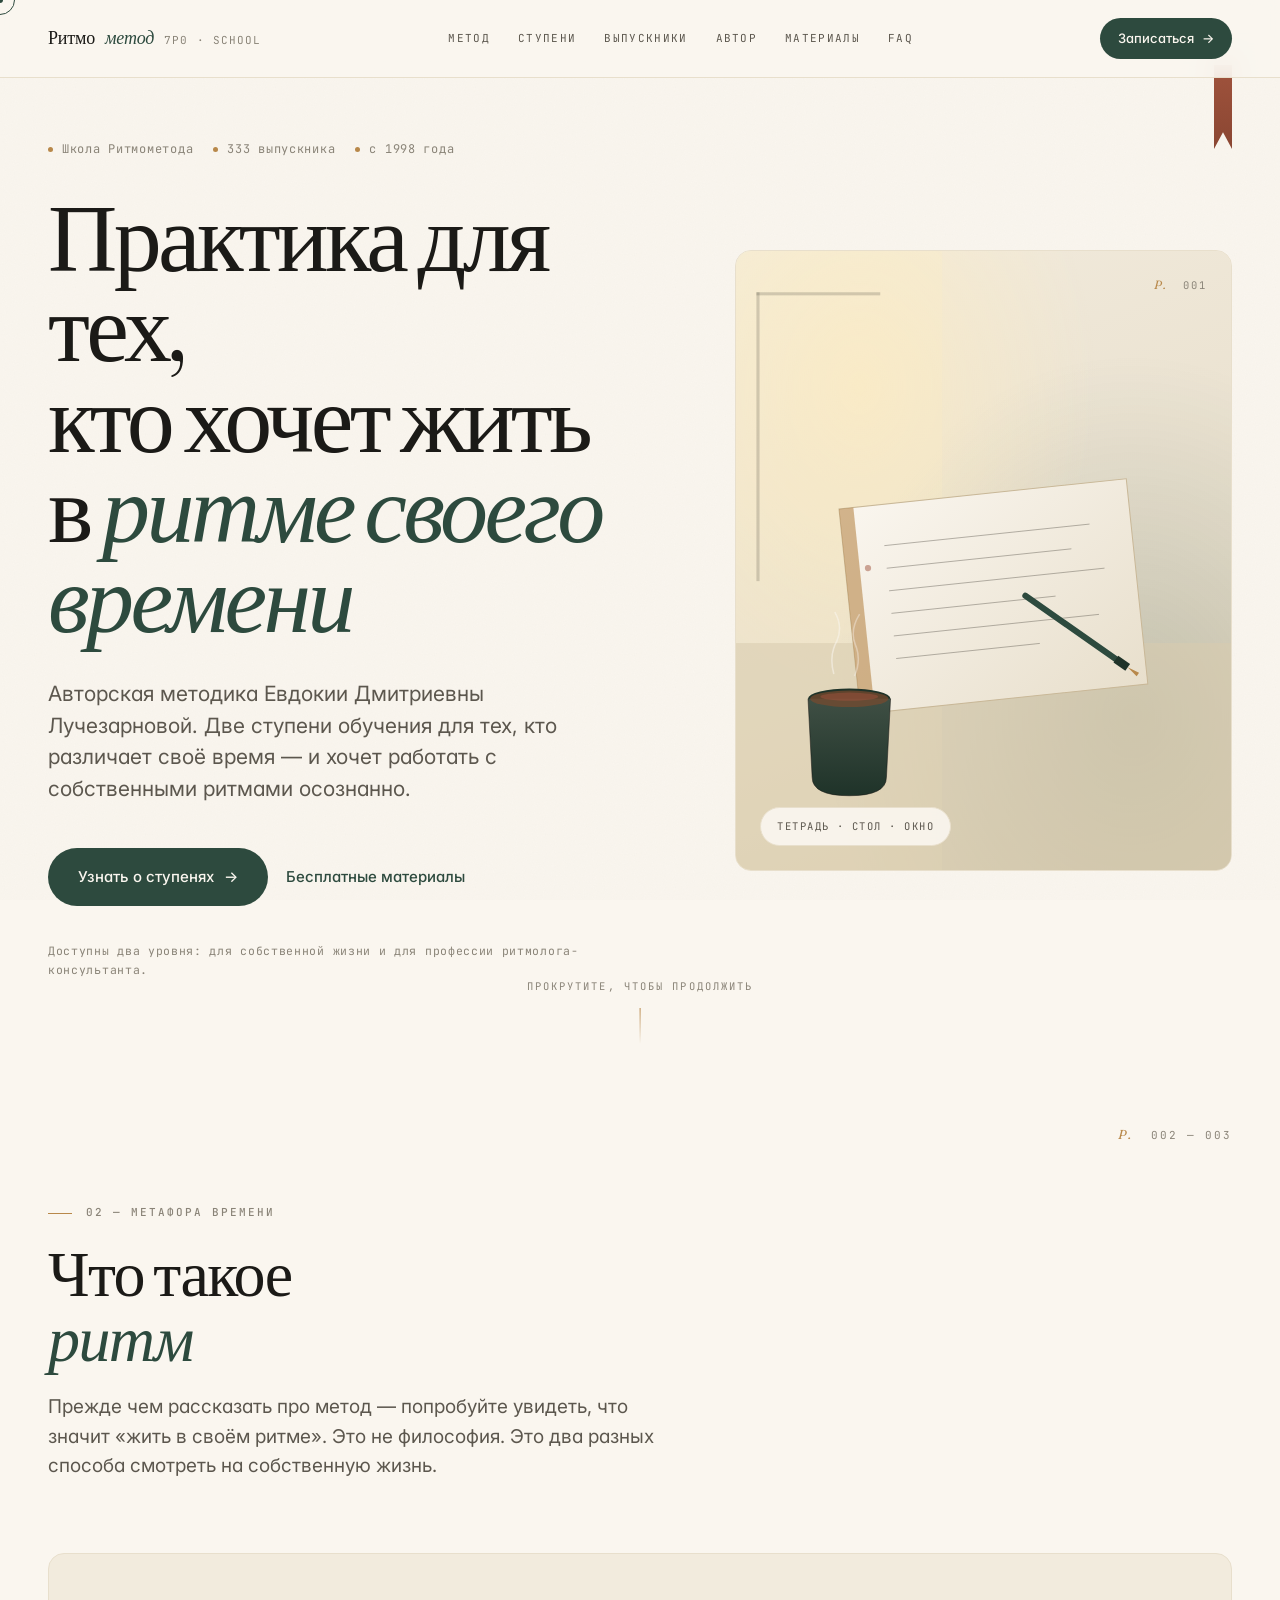
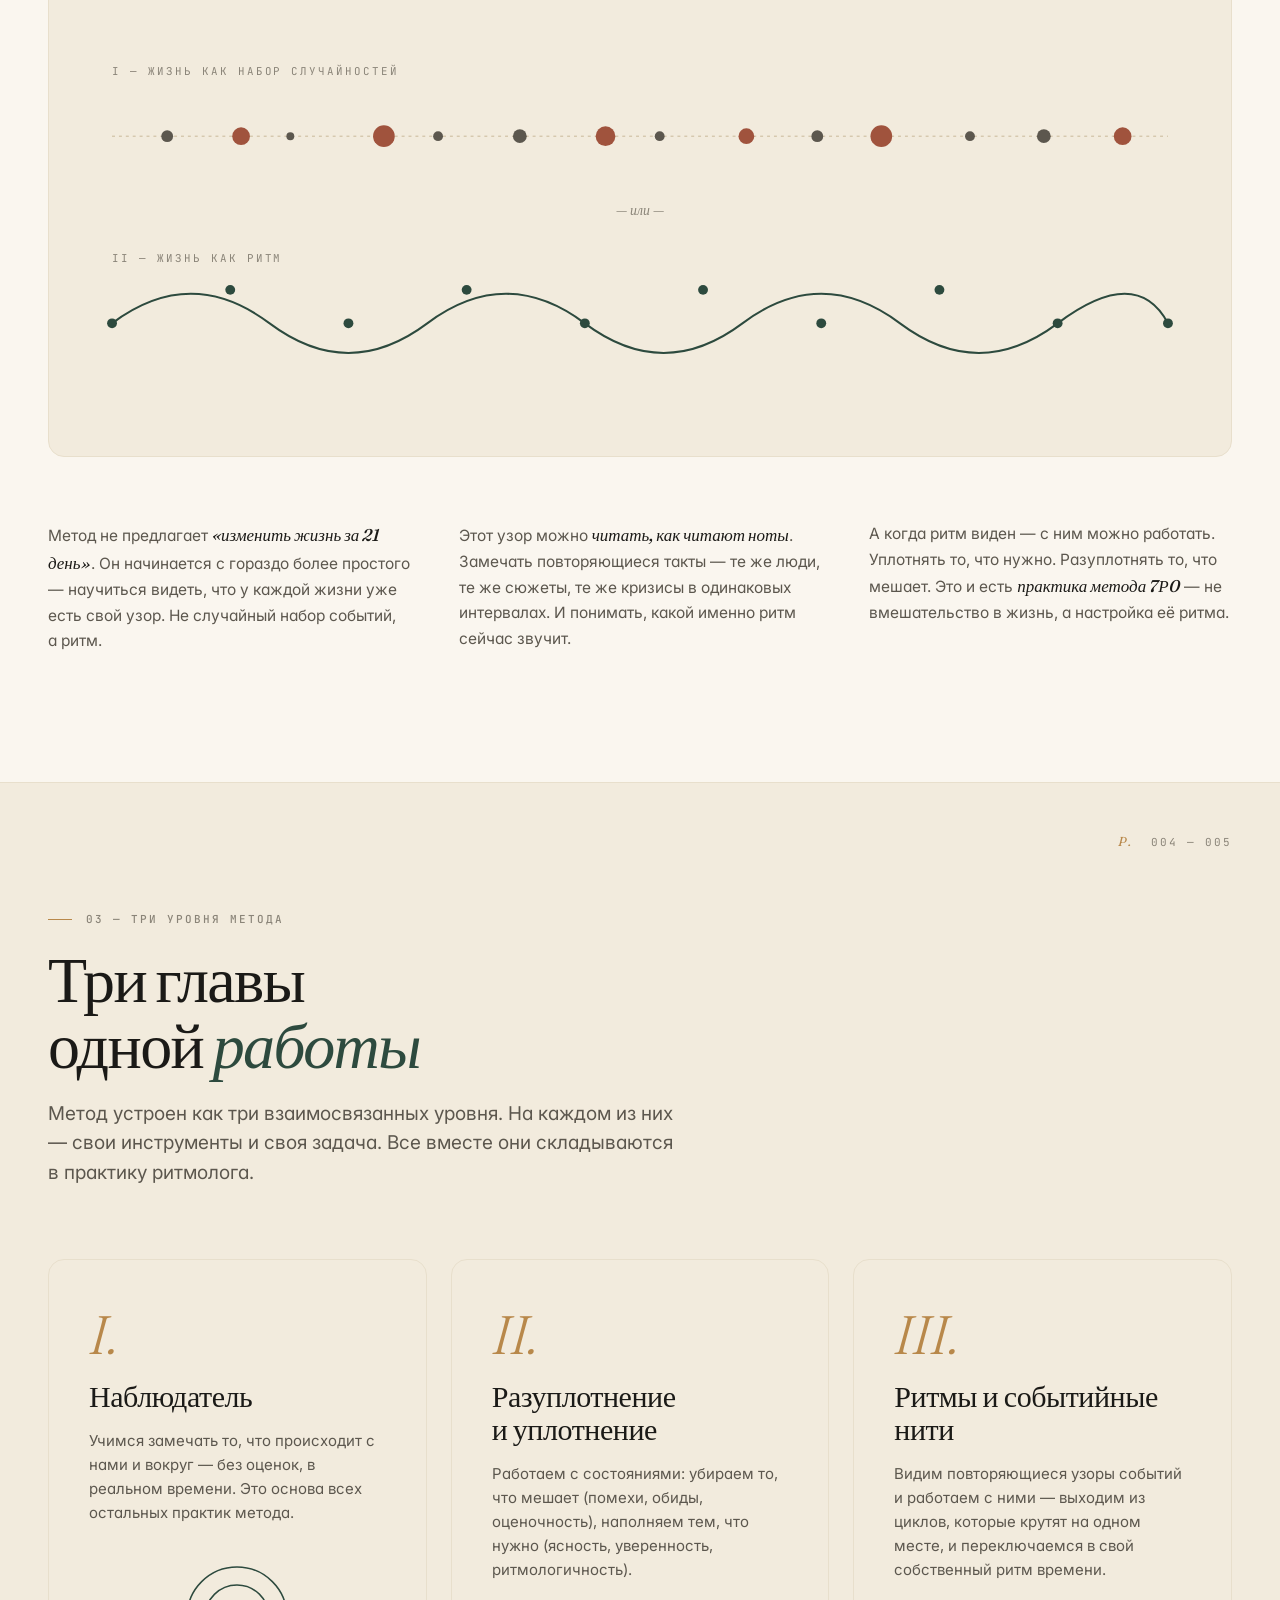
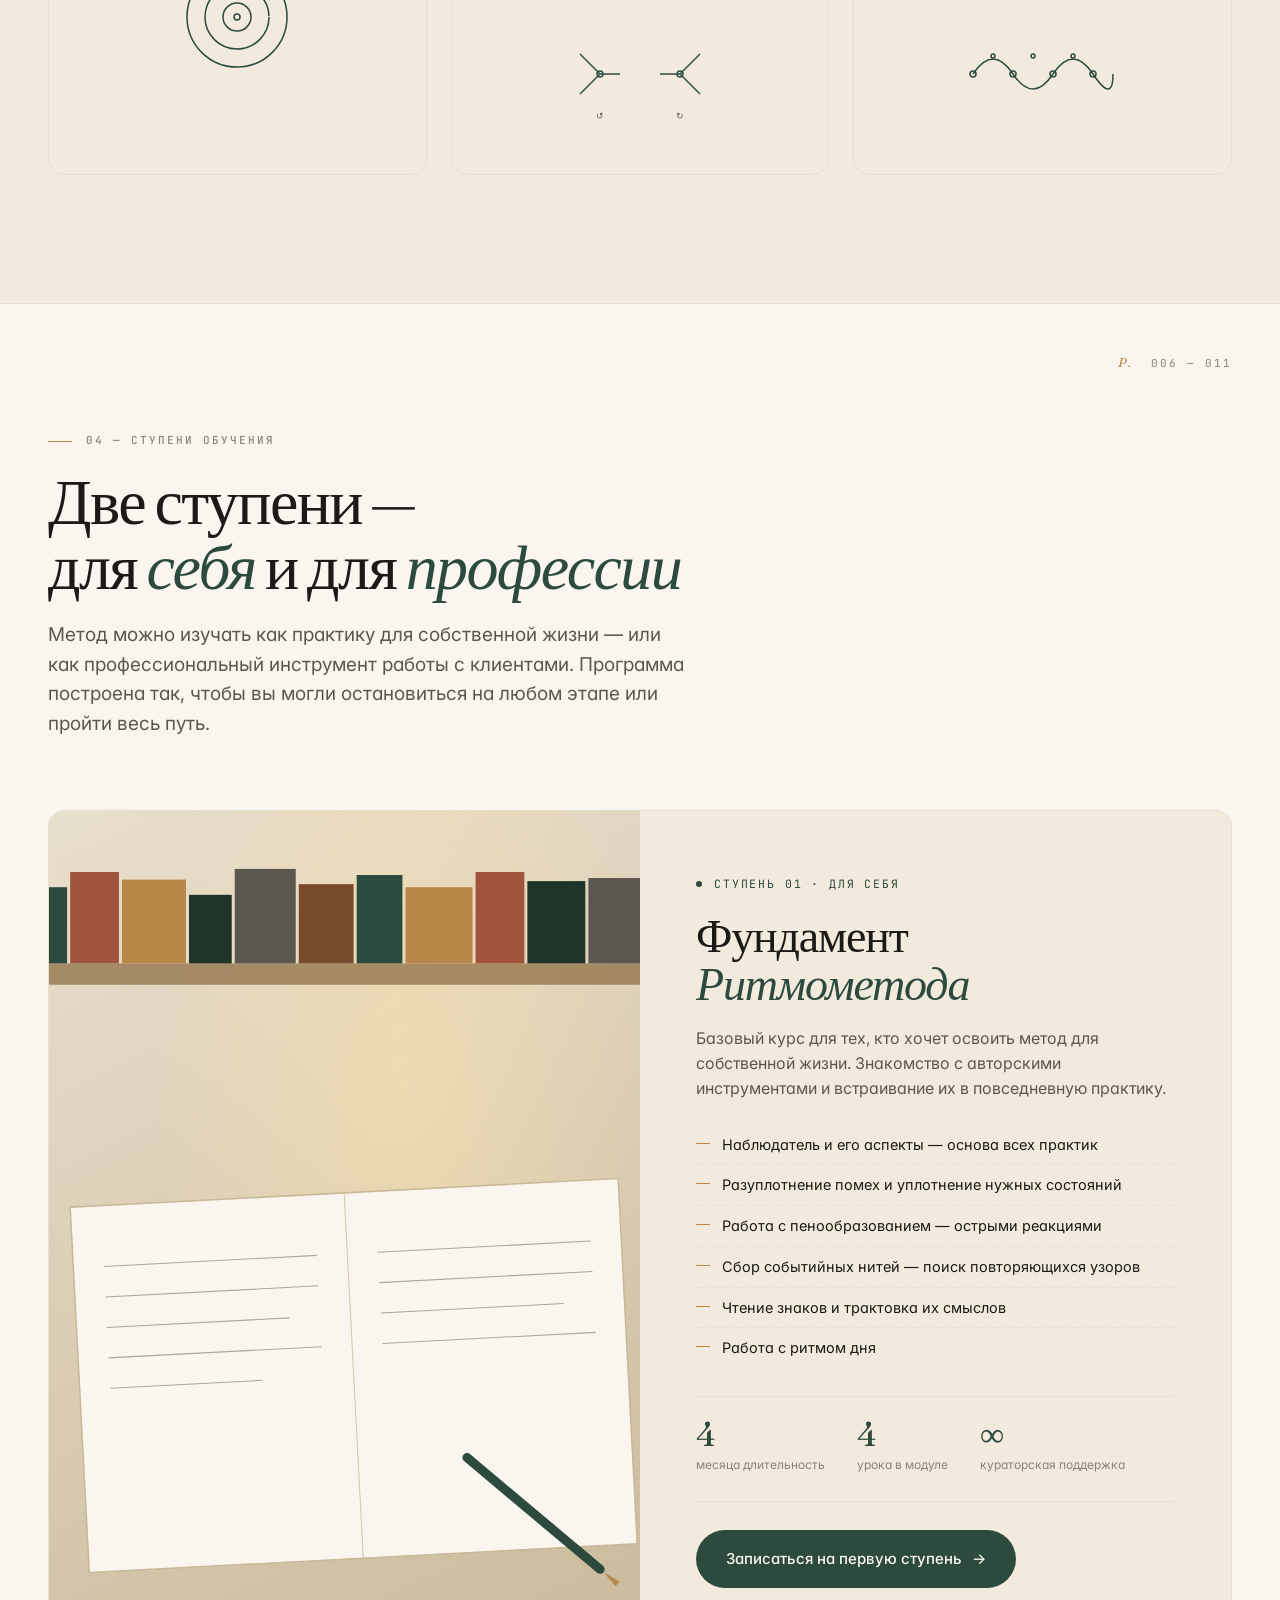
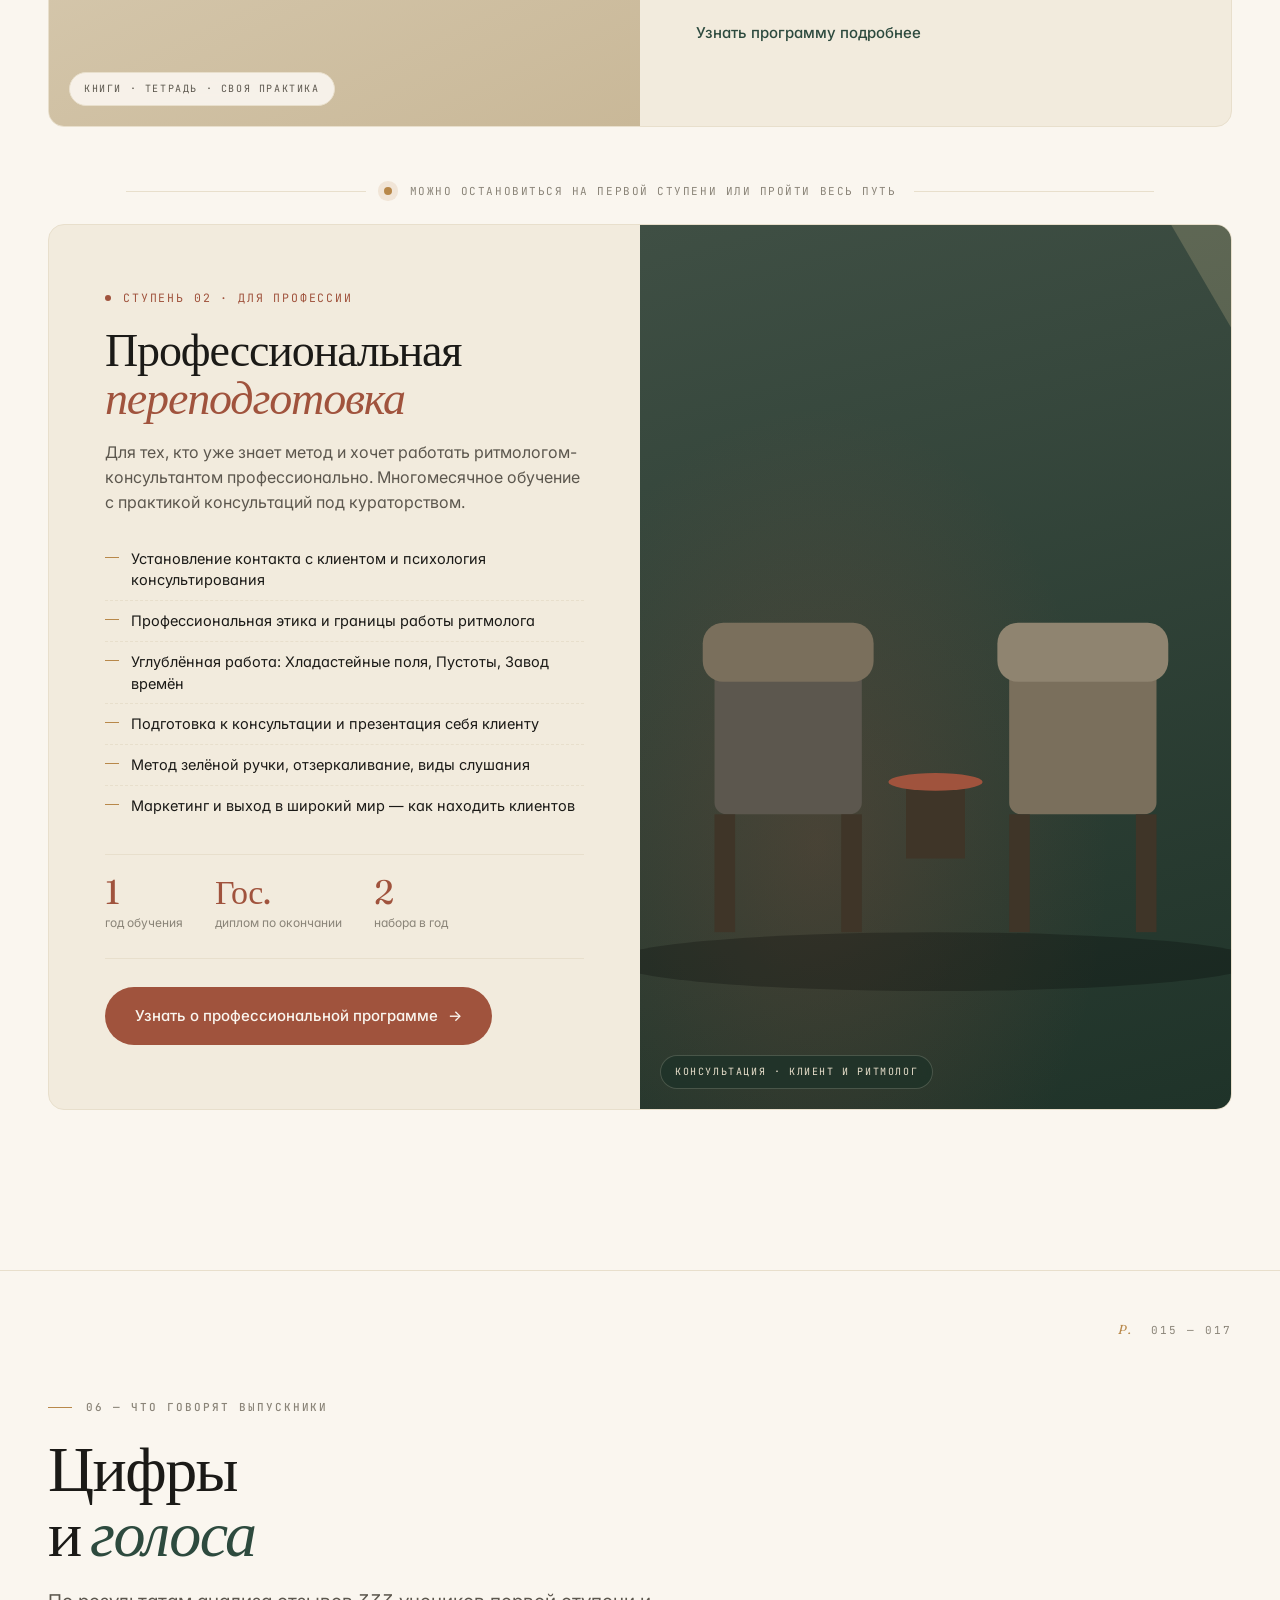
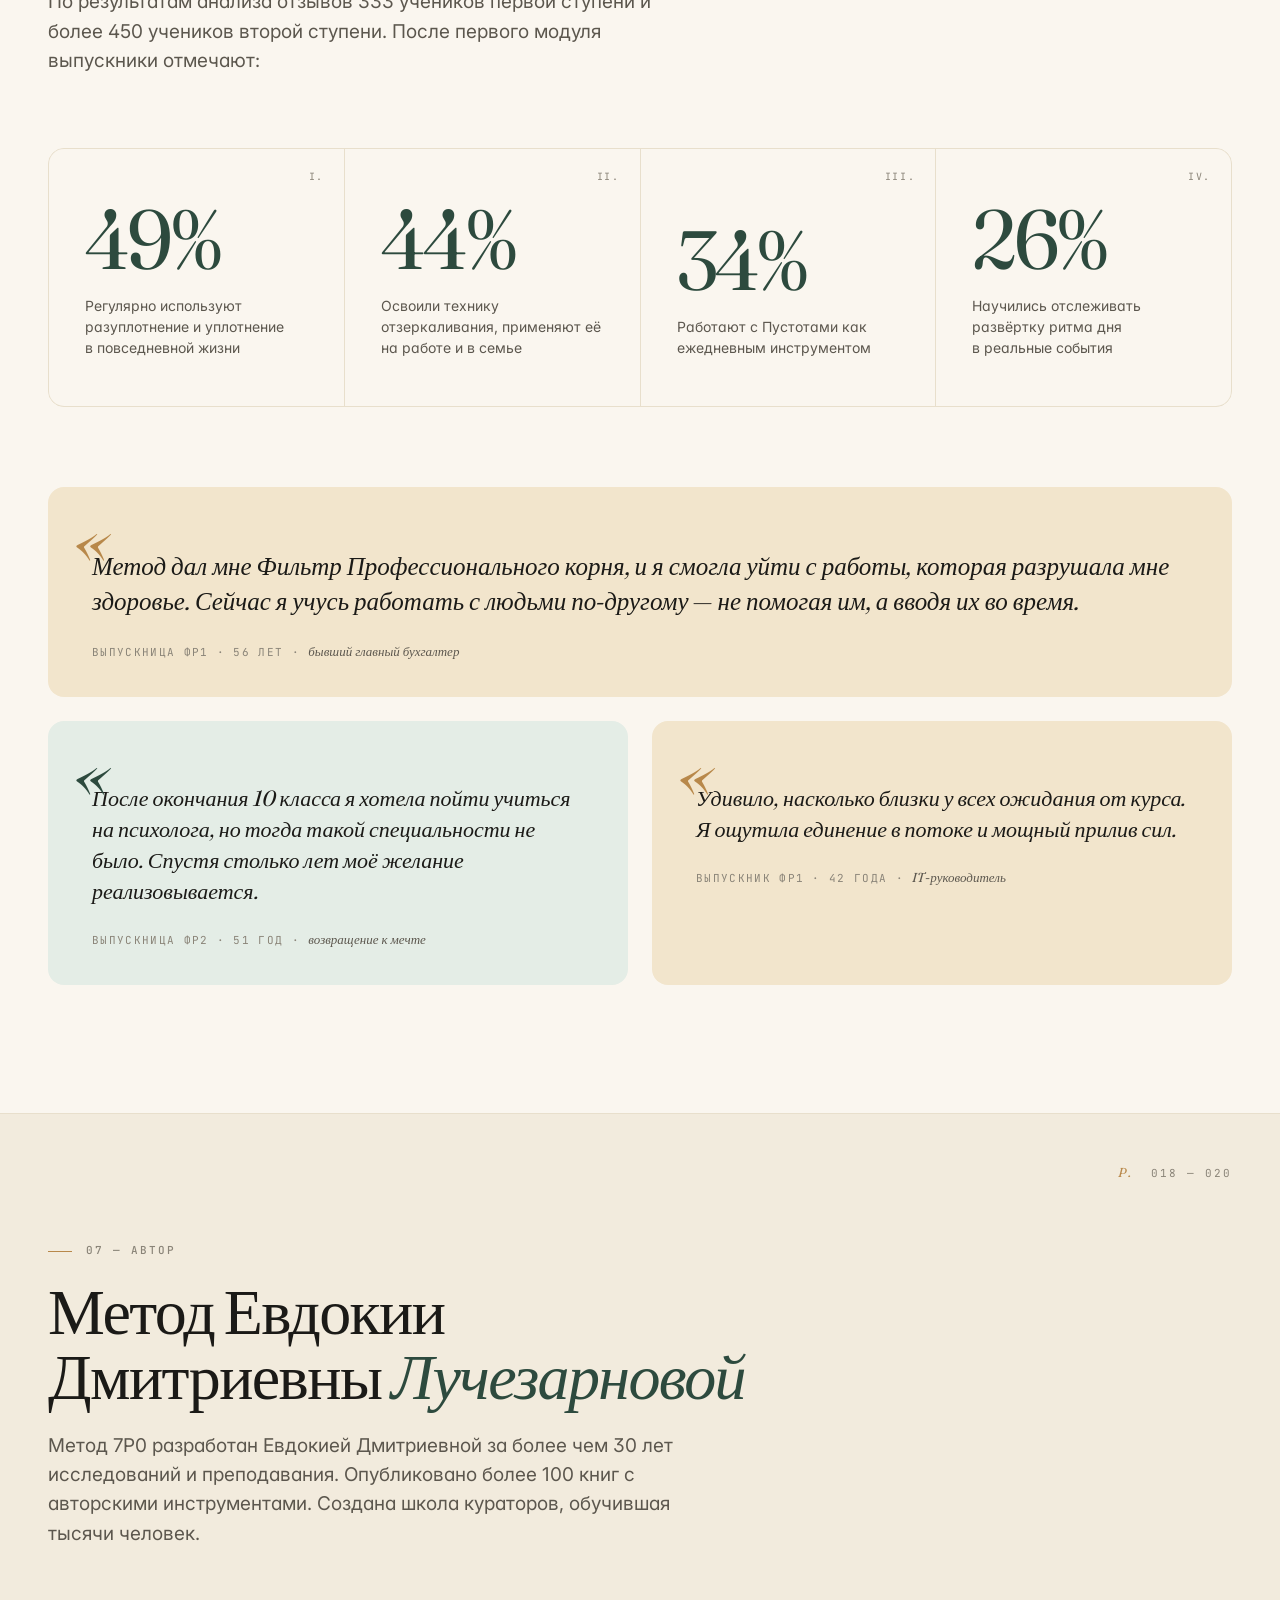
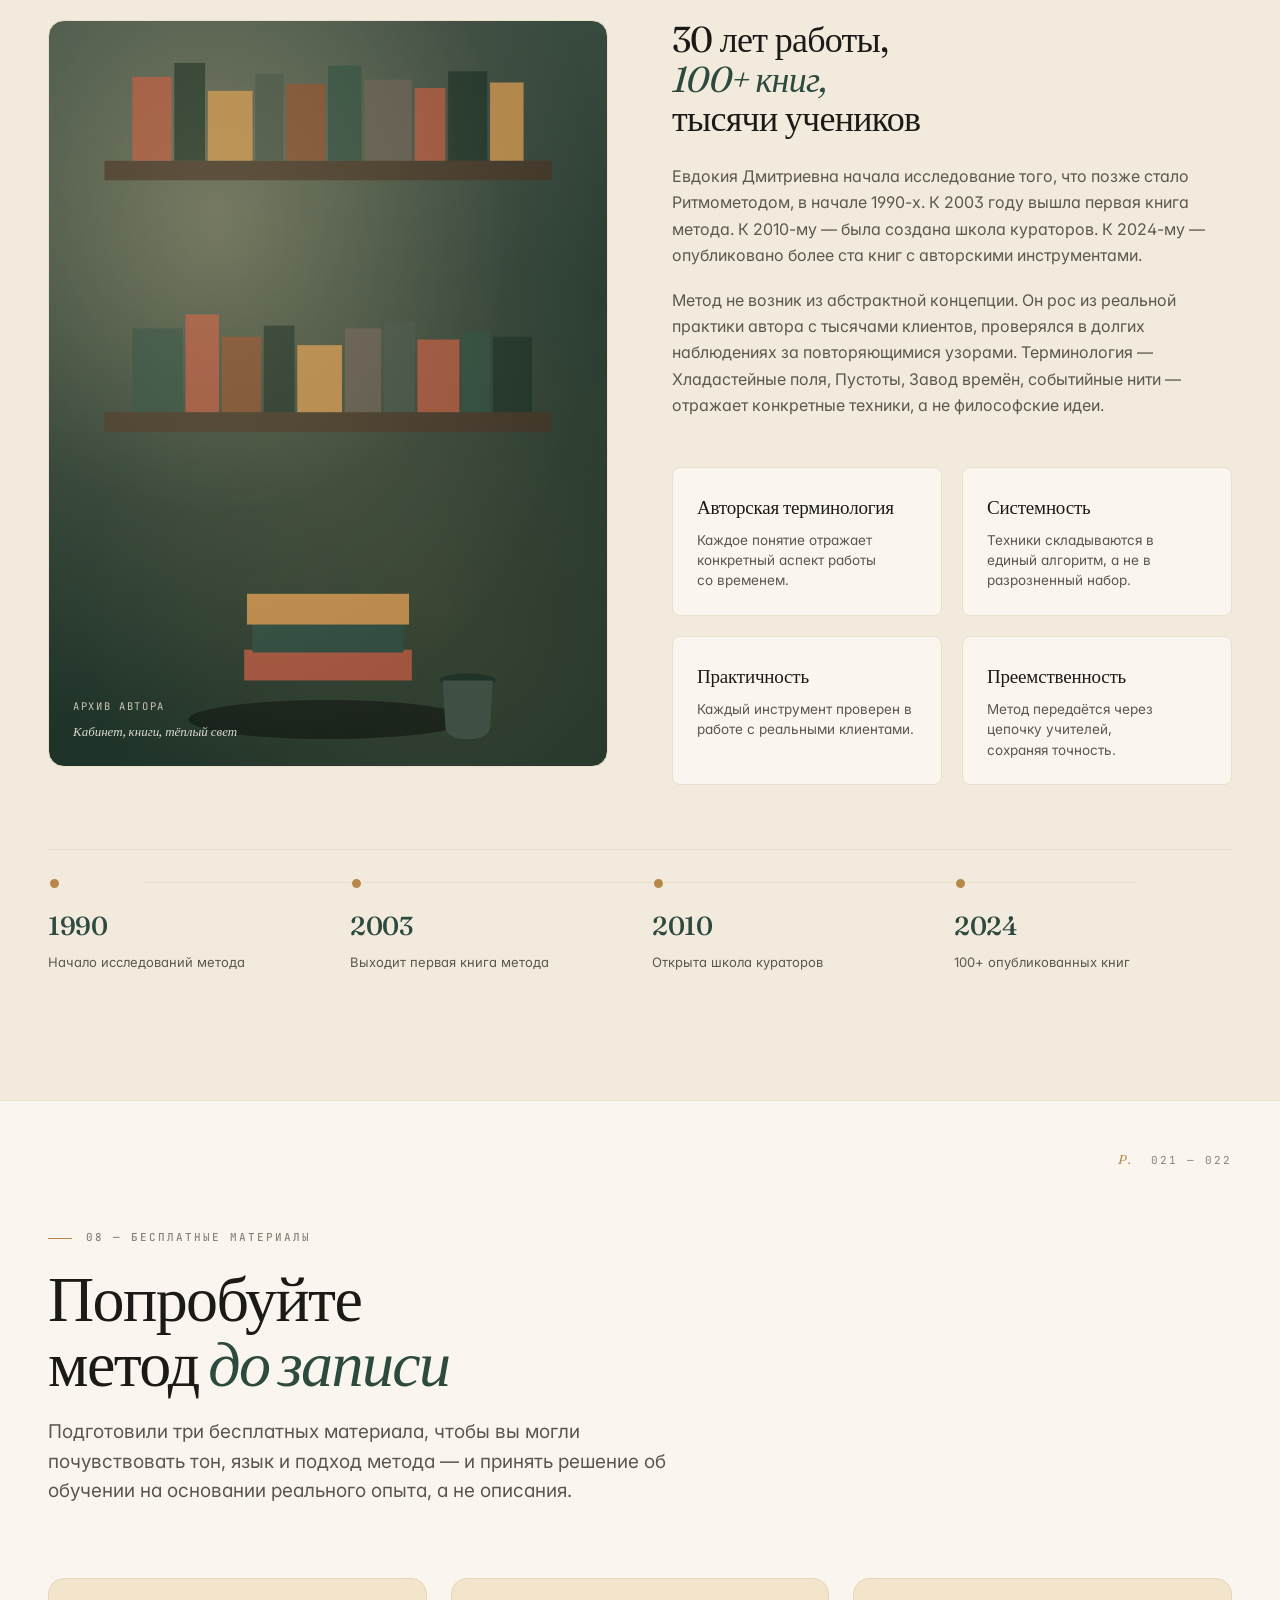
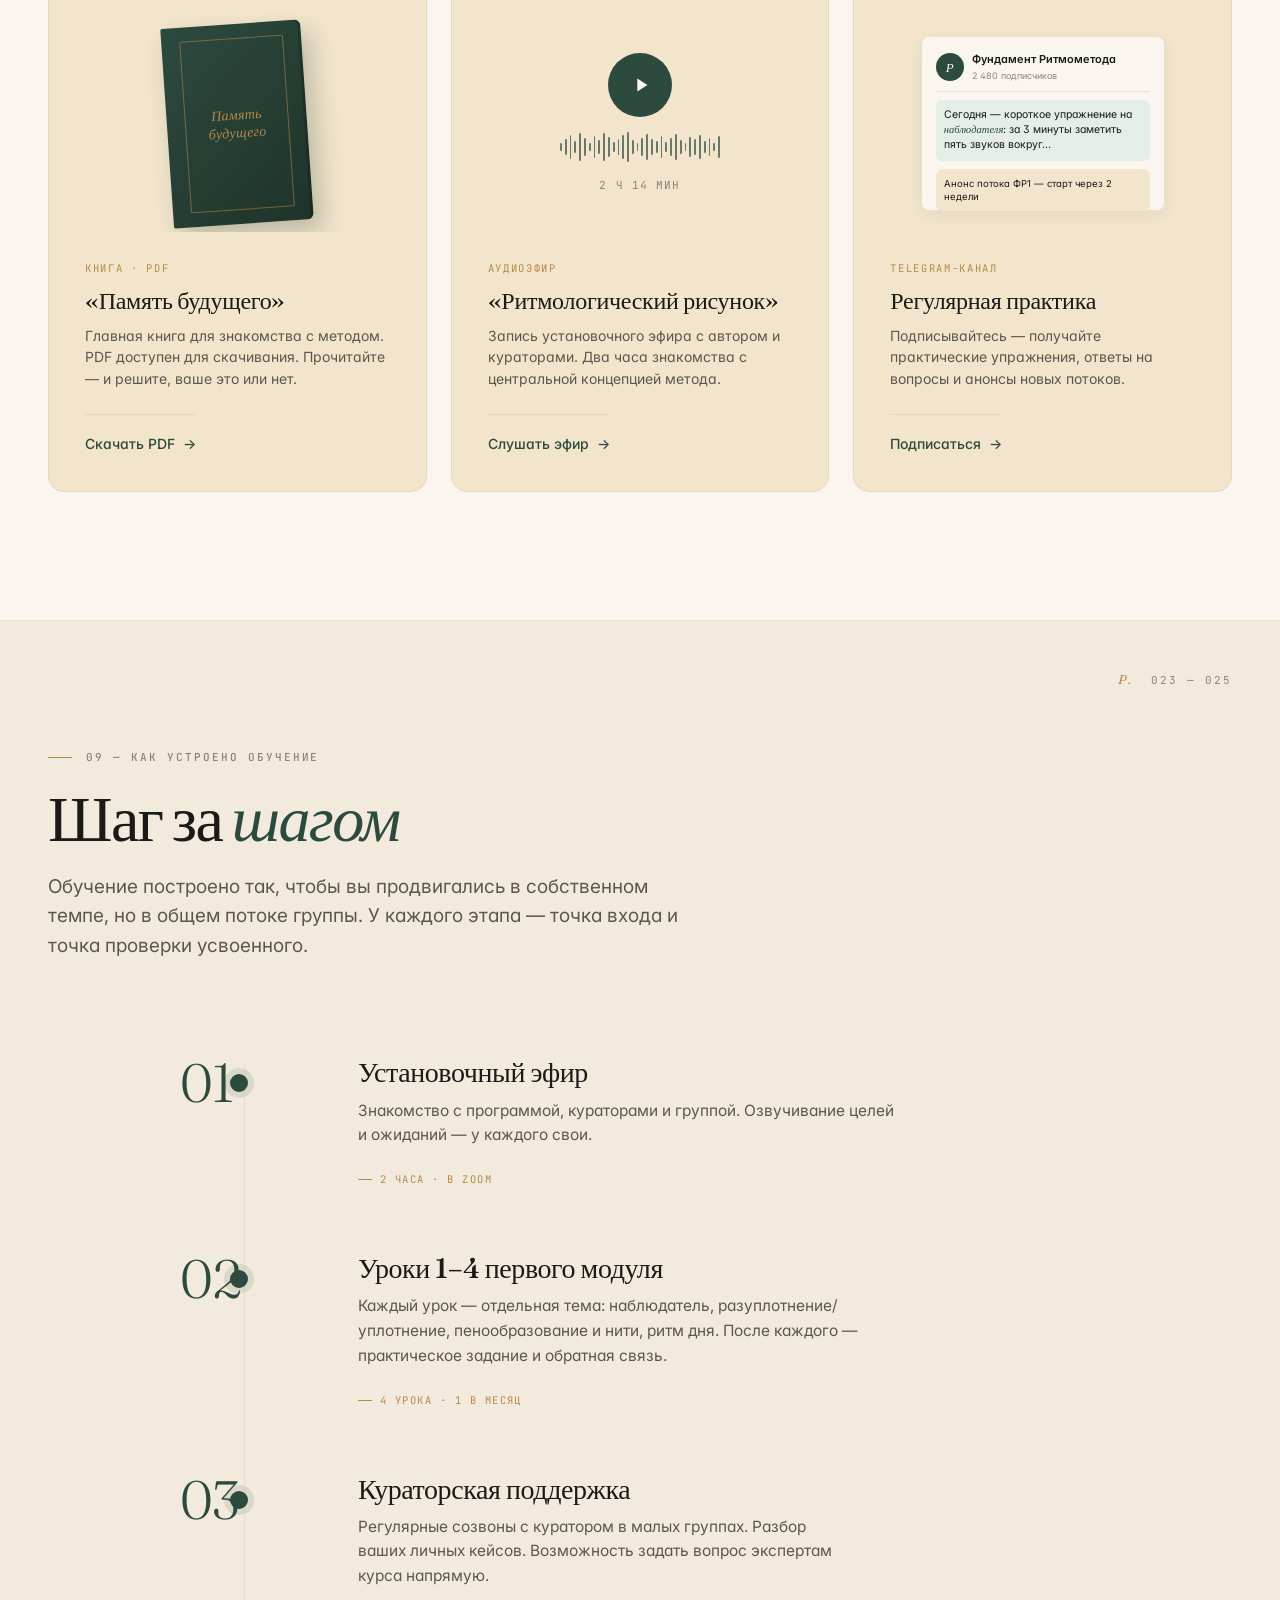
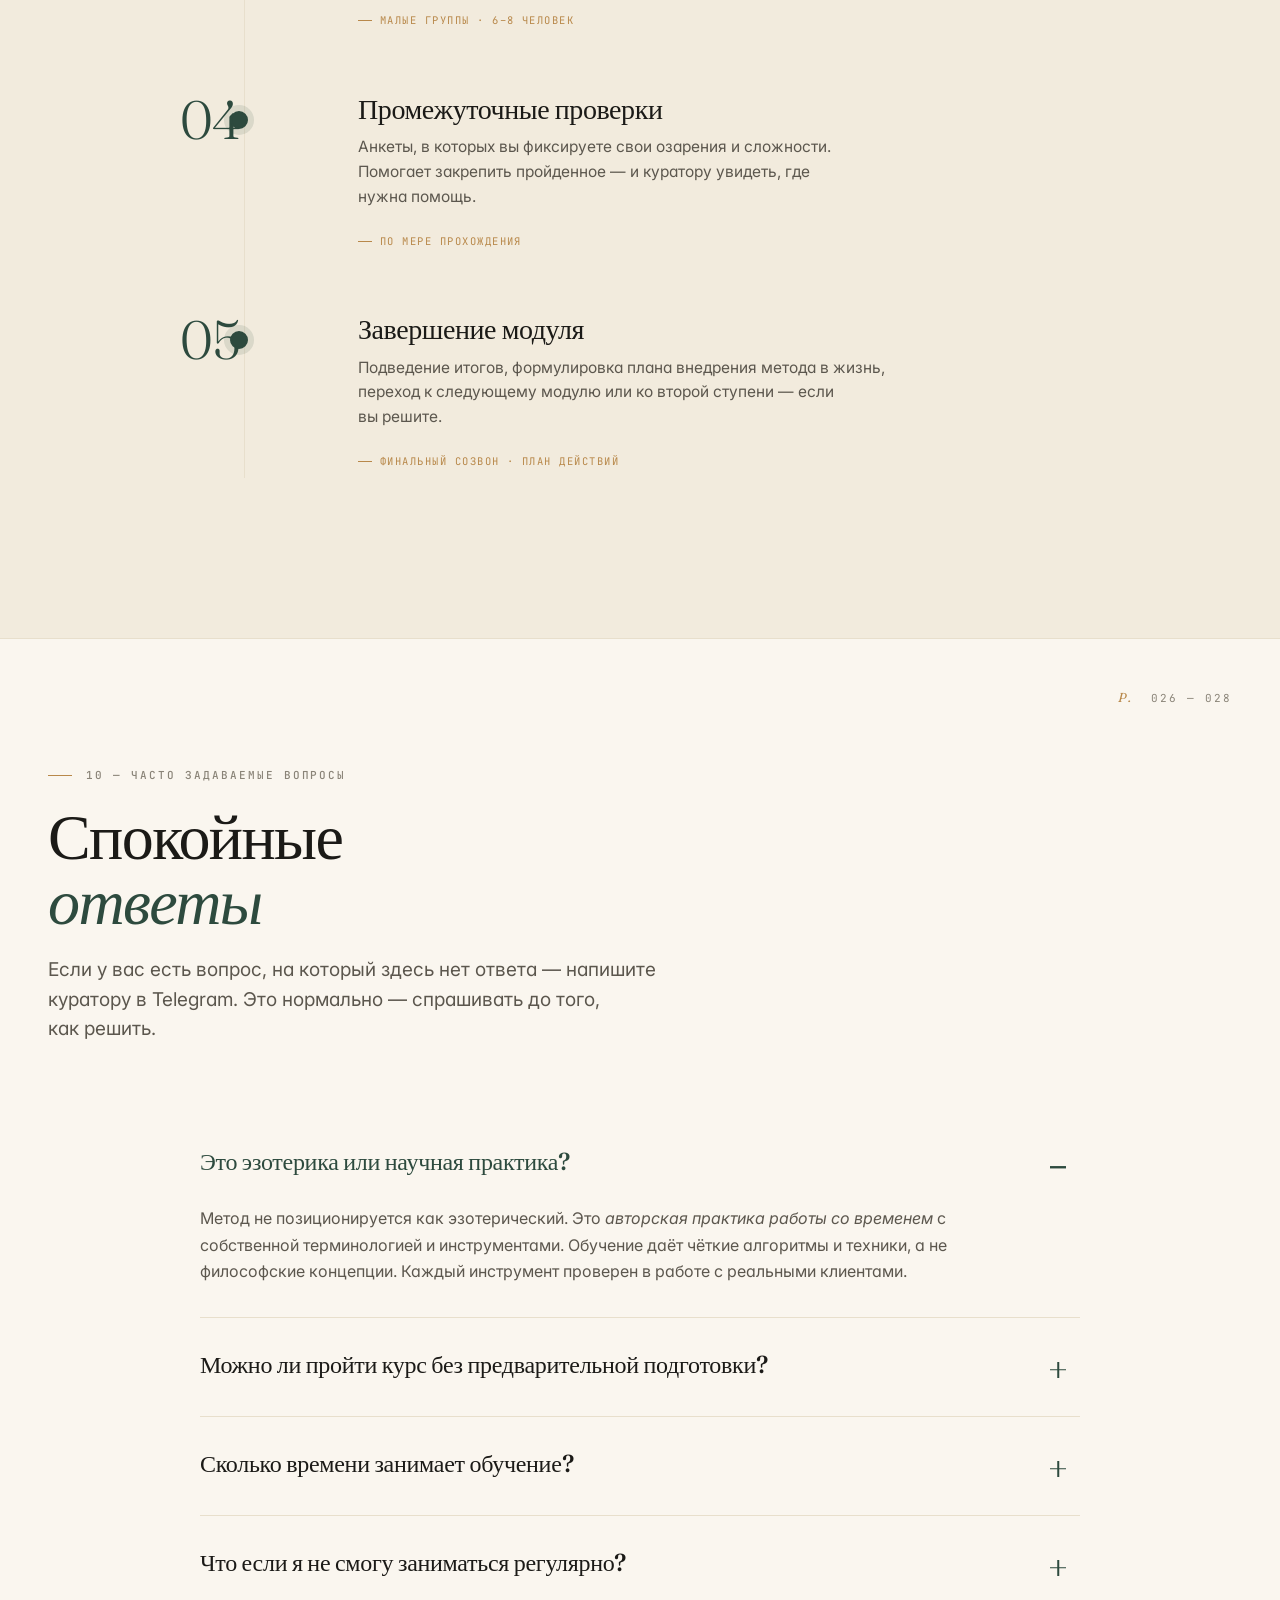
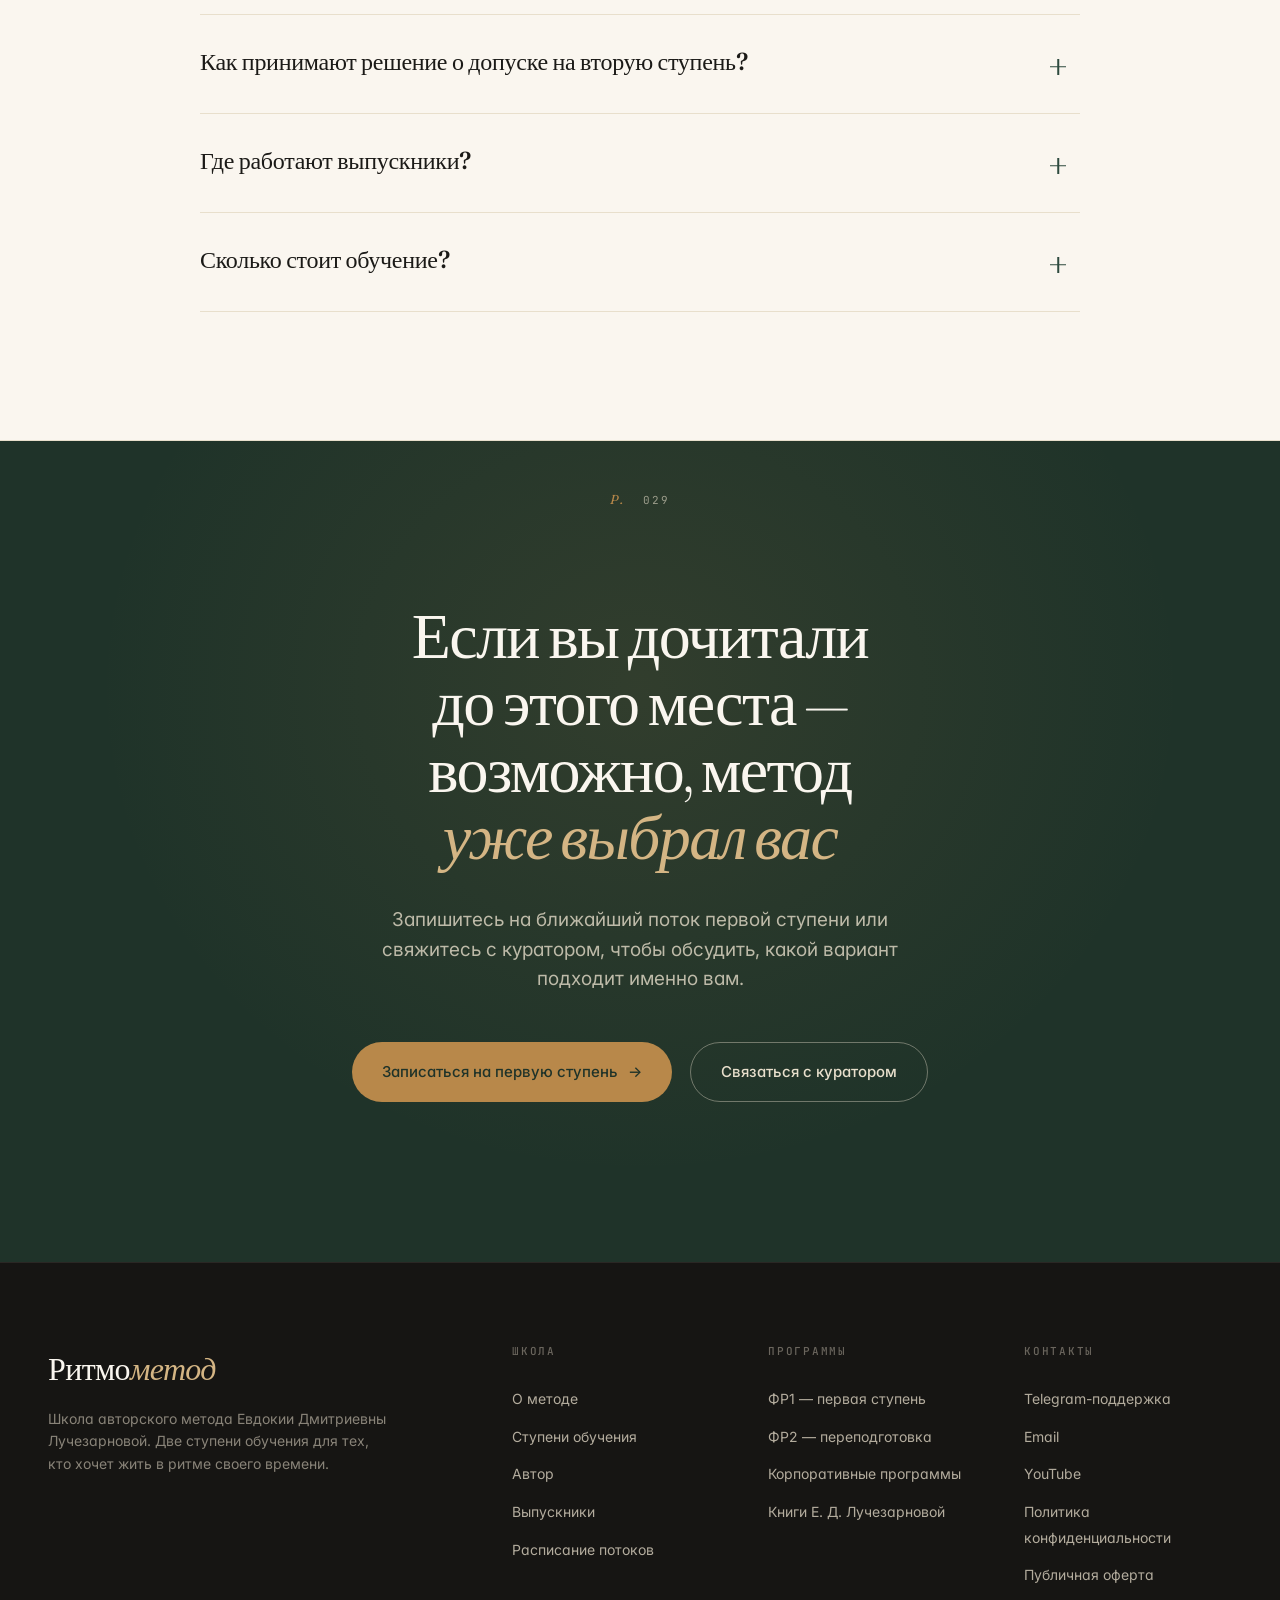
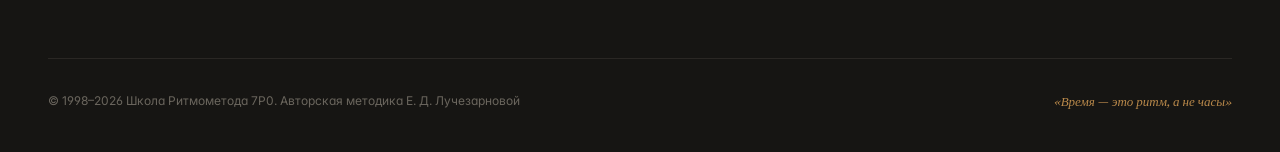
==== commit e8a04d53: "Remove "Узнайте себя" section Drops the three-personas block (section 5) and its associated CSS." ====
--- a/index.html
+++ b/index.html
@@ -400,62 +400,6 @@
   </div>
 </section>
 
-<!-- ====== SECTION 5: WHO FITS ====== -->
-<section class="section" style="background:var(--paper-warm)">
-  <div class="section-num"><em>p.</em>&nbsp;&nbsp;012 — 014</div>
-  <div class="container">
-    <div class="reveal">
-      <div class="section-label">05 — Кому подходит метод</div>
-      <h2 class="section-title">Узнайте<br><em>себя</em></h2>
-      <p class="section-intro">
-        По нашим данным, ученики курса — образованные взрослые, многие 45+, с управленческим, инженерным или экспертным опытом. Они приходят за глубокой работой, не за лайфхаками. Чаще всего — узнают себя в одном из трёх типов.
-      </p>
-    </div>
-
-    <div class="who-block reveal">
-      <div class="who-num">
-        <span class="ord">Тип первый</span>
-        Один.
-      </div>
-      <div>
-        <div class="who-quote">Я давно в методе и&nbsp;хочу&nbsp;глубже</div>
-        <p class="who-text">
-          Знаете ритмологию много лет, читали книги, ходили на радасты, практиковали для себя — но не проходили системного курса. Готовы перейти от любительской практики к структурному освоению.
-        </p>
-        <div class="who-stat"><strong>30%</strong>&nbsp;потока — со стажем 20+ лет в&nbsp;методе</div>
-      </div>
-    </div>
-
-    <div class="who-block reveal">
-      <div class="who-num">
-        <span class="ord">Тип второй</span>
-        Два.
-      </div>
-      <div>
-        <div class="who-quote">Хочу понять, как устроена моя жизнь</div>
-        <p class="who-text">
-          Чувствуете, что ходите по кругу: повторяете один и тот же сюжет в отношениях, работе, здоровье. Хотите увидеть свои нити и вырваться из них. Готовы к системной работе с собственным временем.
-        </p>
-        <div class="who-stat"><strong>51%</strong>&nbsp;учеников — со стажем 10+ лет в&nbsp;практиках</div>
-      </div>
-    </div>
-
-    <div class="who-block reveal">
-      <div class="who-num">
-        <span class="ord">Тип третий</span>
-        Три.
-      </div>
-      <div>
-        <div class="who-quote">Возвращаюсь к мечте юности</div>
-        <p class="who-text">
-          В молодости хотели заниматься психологией, философией, литературой — но жизнь увела в другую сторону. Сейчас, накопив опыт, готовы вернуться к глубокой работе с человеком — теперь уже на уровне ритмологии. Многие приходят на ФР2 именно так.
-        </p>
-        <div class="who-stat"><strong>45+</strong>&nbsp;средний возраст ученика второй ступени</div>
-      </div>
-    </div>
-  </div>
-</section>
-
 <!-- ====== SECTION 6: VOICES ====== -->
 <section class="section" id="voices" style="background:var(--paper)">
   <div class="section-num"><em>p.</em>&nbsp;&nbsp;015 — 017</div>
--- a/styles.css
+++ b/styles.css
@@ -241,28 +241,6 @@
   .stage.flip .stage-image{order:-1}
 }
 
-/* SECTION 5: who fits */
-.who-block{
-  display:grid;grid-template-columns:.4fr 1fr;gap:48px;
-  padding:56px 0;border-bottom:1px dashed var(--paper-edge);align-items:start;
-}
-.who-block:first-child{padding-top:0;border-top:none}
-.who-block:last-child{padding-bottom:0;border-bottom:none}
-.who-num{font-family:var(--font-display);font-size:84px;font-weight:300;font-style:italic;line-height:.95;color:var(--ink);letter-spacing:-.025em;font-variation-settings:'opsz' 144,'SOFT' 70}
-.who-num .ord{font-family:var(--font-mono);font-style:normal;font-size:13px;letter-spacing:.18em;text-transform:uppercase;color:var(--ochre);display:block;margin-bottom:14px;font-weight:400}
-.who-quote{font-family:var(--font-display);font-style:italic;font-size:32px;line-height:1.15;color:var(--accent);font-weight:400;margin-bottom:18px;letter-spacing:-.012em;text-wrap:balance}
-.who-quote::before{content:'«';margin-right:4px;color:var(--ochre)}
-.who-quote::after{content:'»';margin-left:4px;color:var(--ochre)}
-.who-text{font-size:16px;line-height:1.6;color:var(--ink-muted);margin-bottom:22px;max-width:620px;text-wrap:pretty}
-.who-stat{
-  display:inline-flex;align-items:center;gap:14px;padding:10px 16px;
-  background:var(--accent-soft);border-radius:100px;
-  font-family:var(--font-mono);font-size:11px;text-transform:uppercase;
-  letter-spacing:.1em;color:var(--accent);
-}
-.who-stat strong{font-family:var(--font-display);font-style:italic;font-size:16px;letter-spacing:0;text-transform:none;font-weight:500}
-@media (max-width:968px){.who-block{grid-template-columns:1fr;gap:24px;padding:40px 0}.who-num{font-size:64px}.who-quote{font-size:24px}}
-
 /* SECTION 6: stats + quotes */
 .stats-grid{display:grid;grid-template-columns:repeat(4,1fr);gap:1px;background:var(--paper-edge);border:1px solid var(--paper-edge);border-radius:var(--r-lg);overflow:hidden;margin-bottom:80px}
 .stat-cell{background:var(--paper);padding:48px 36px;display:flex;flex-direction:column;justify-content:flex-end;min-height:240px;position:relative}
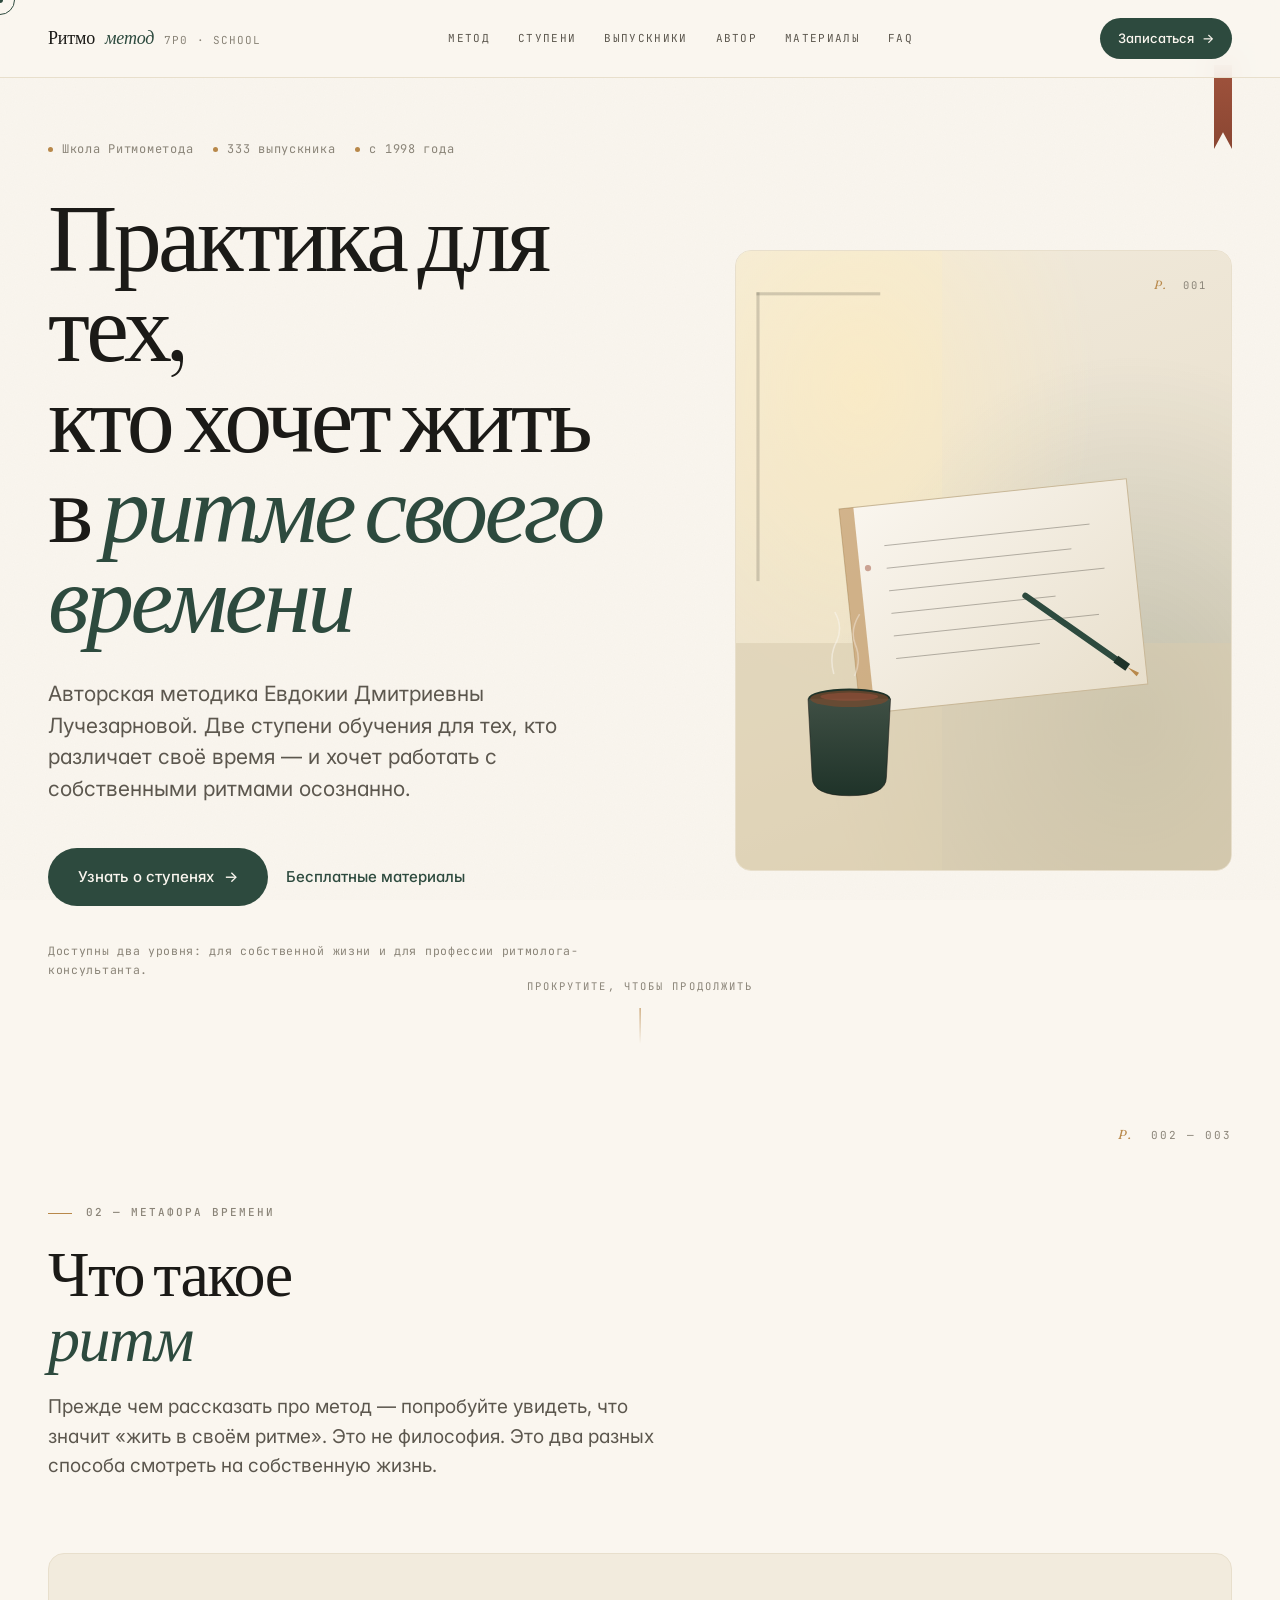
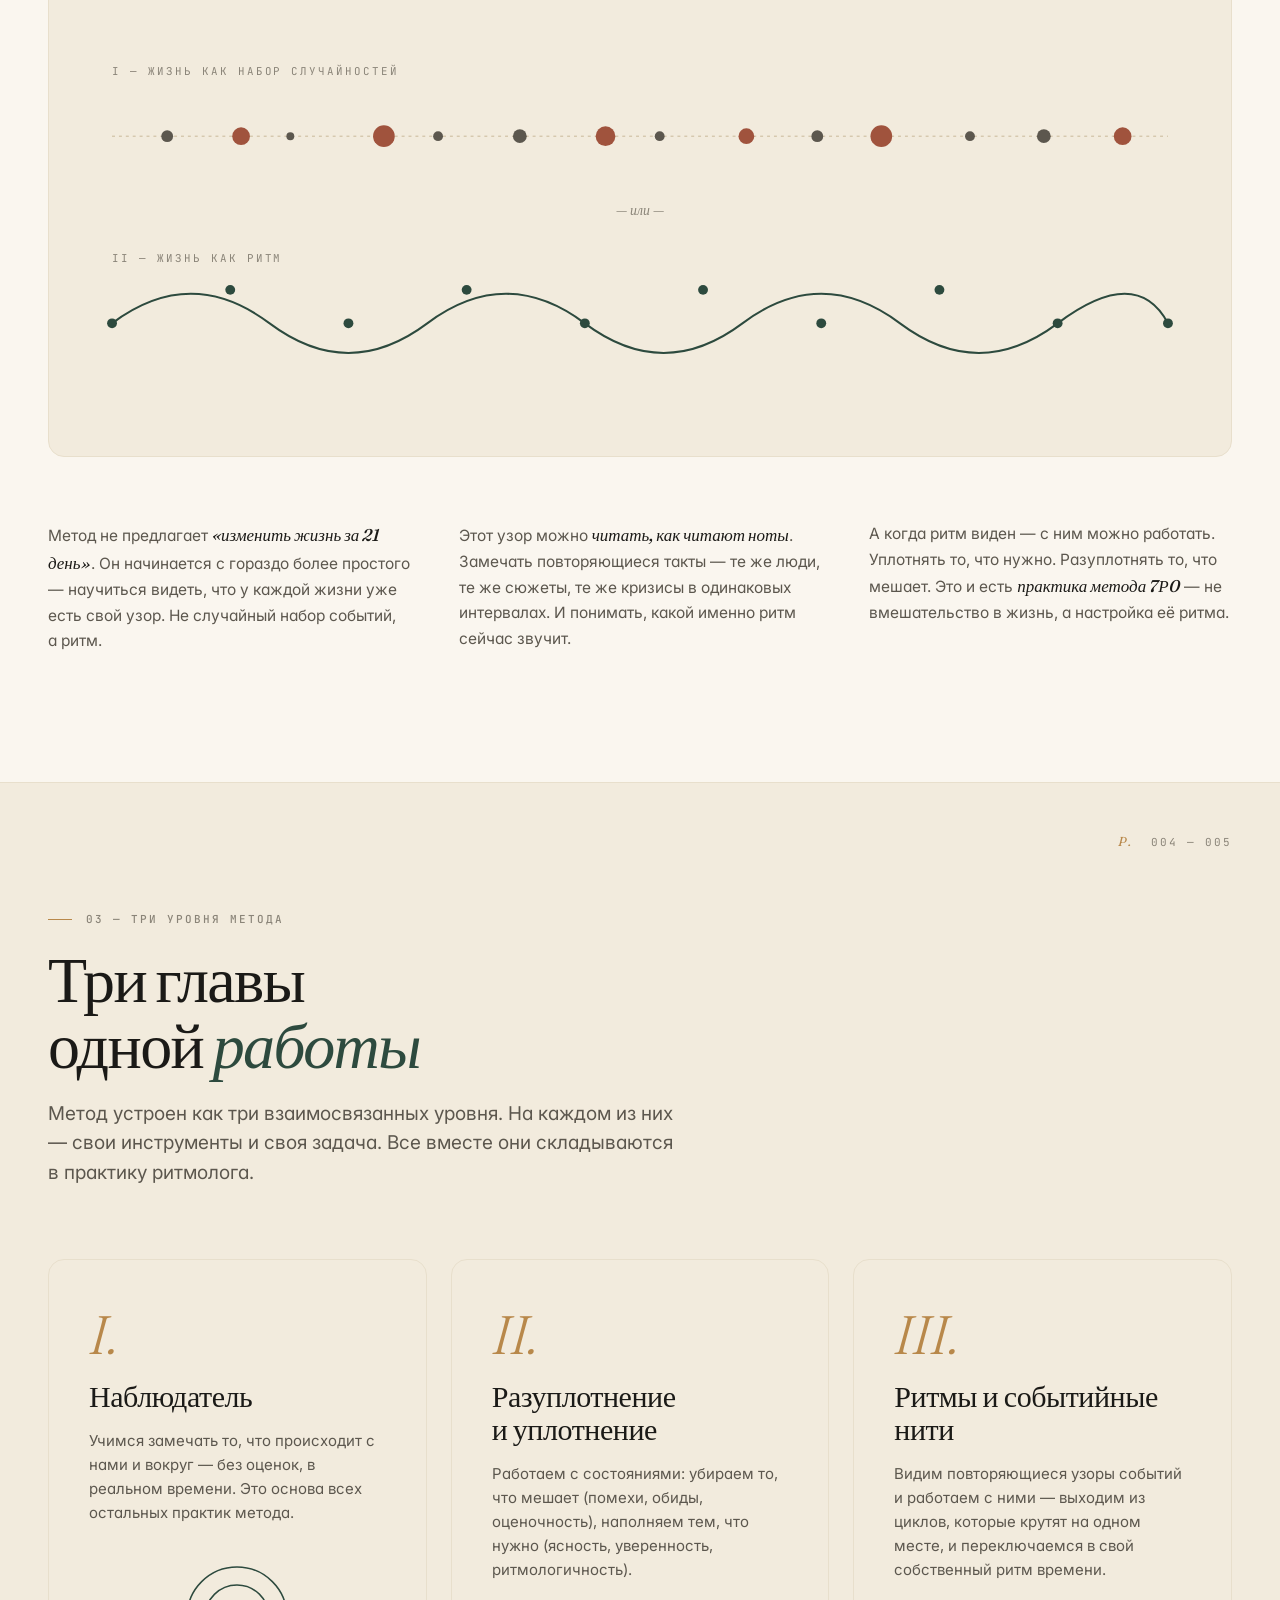
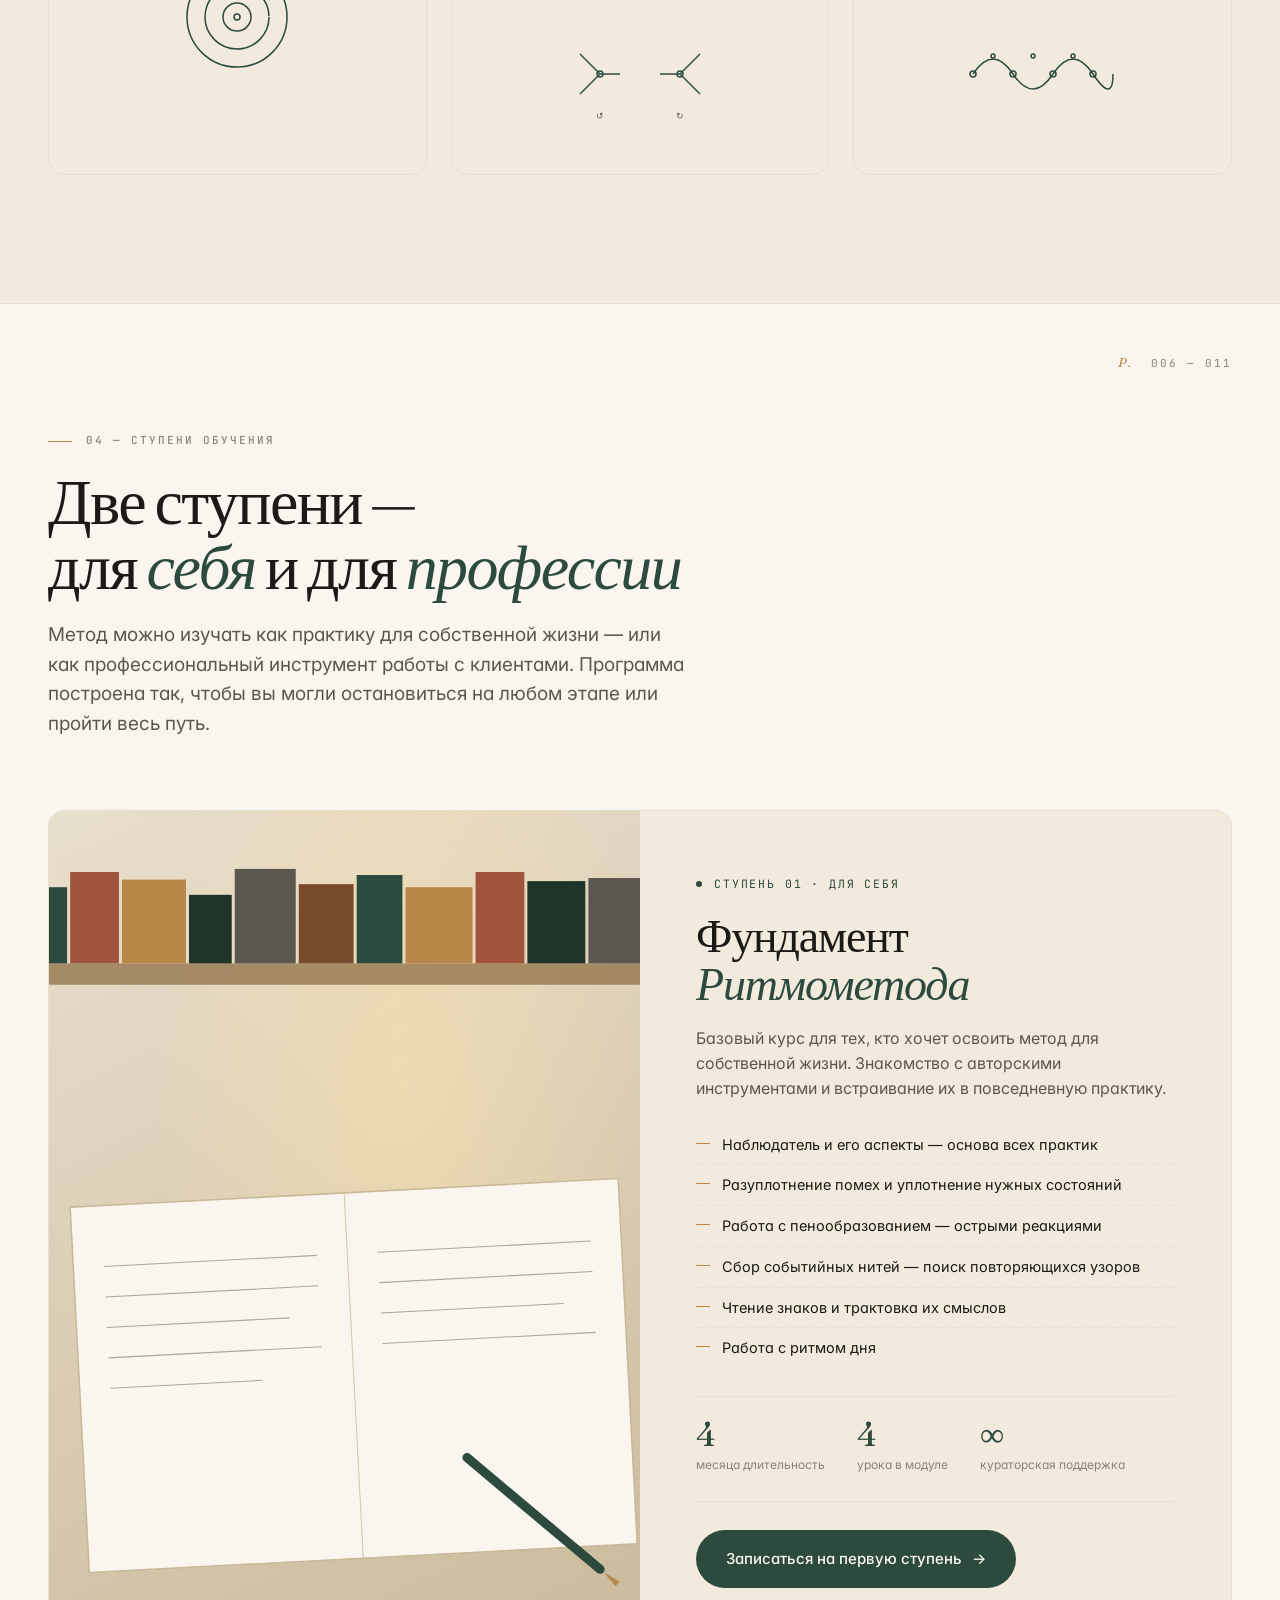
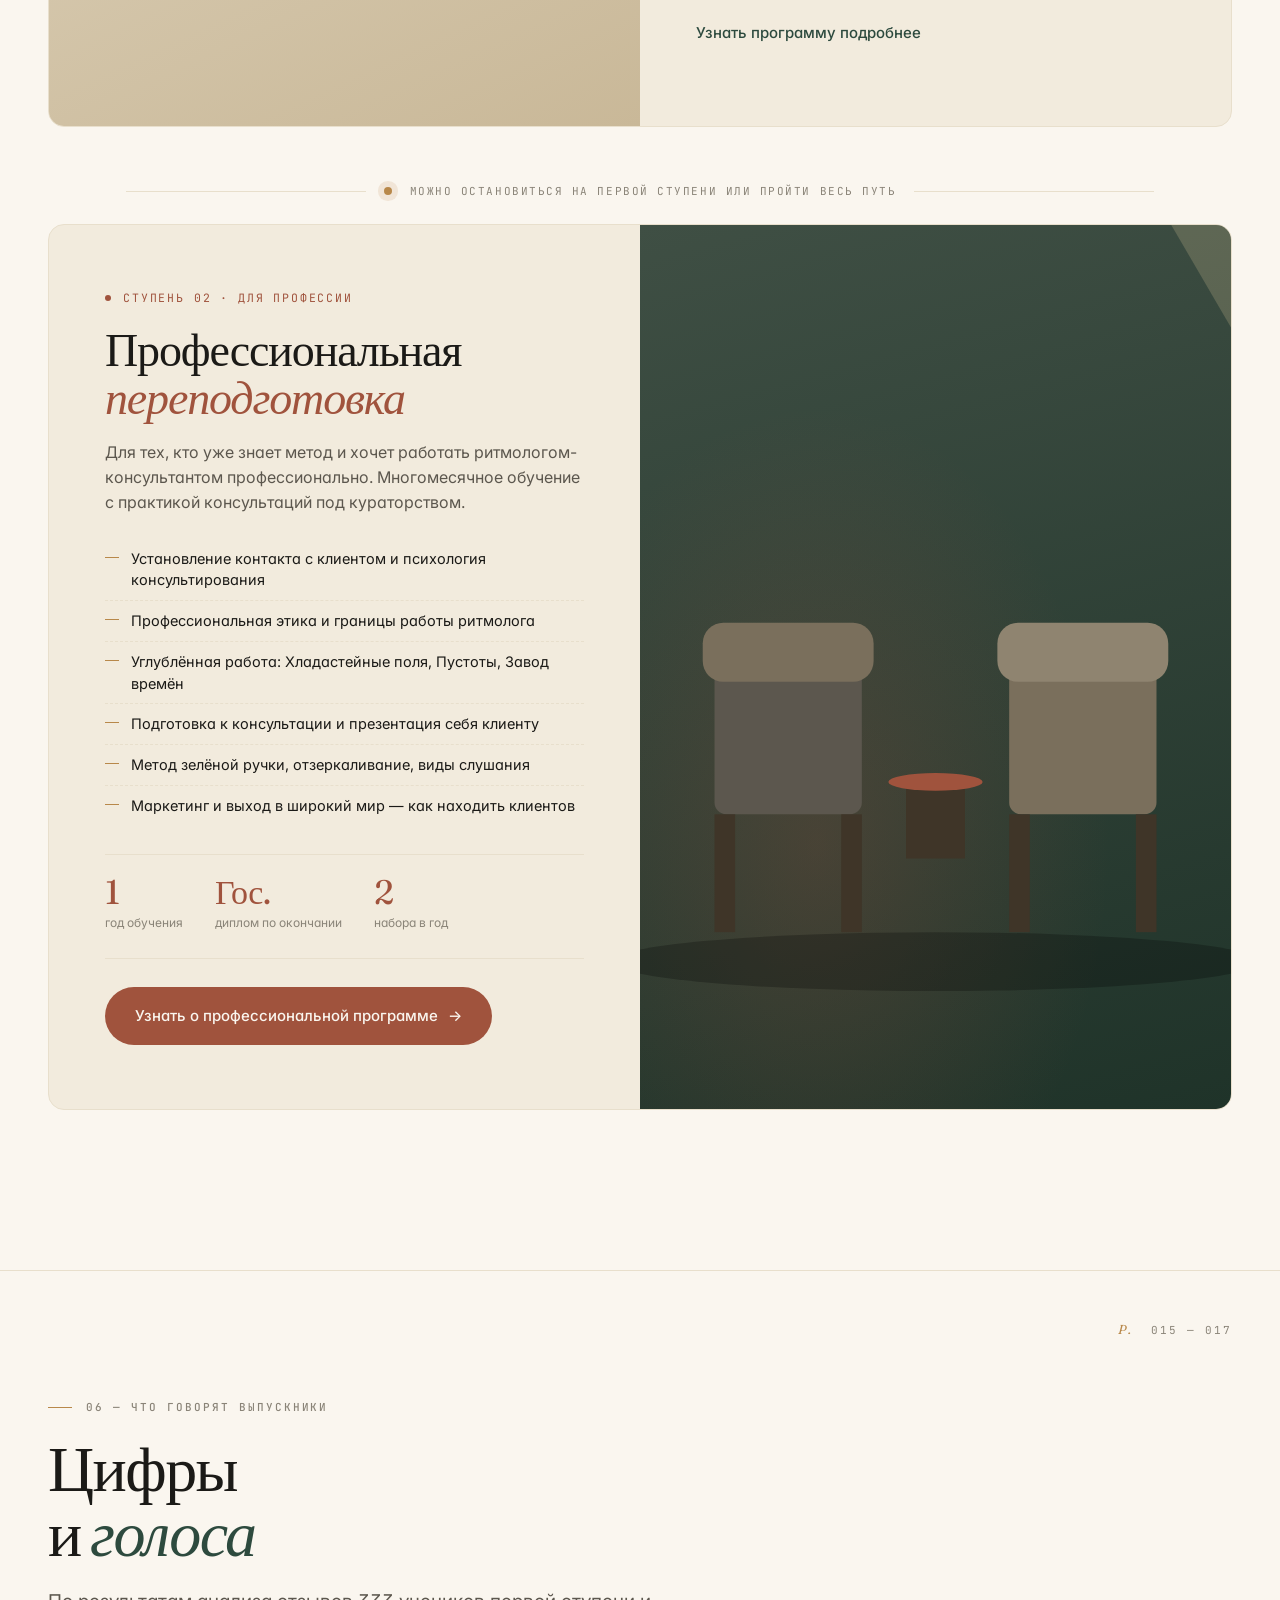
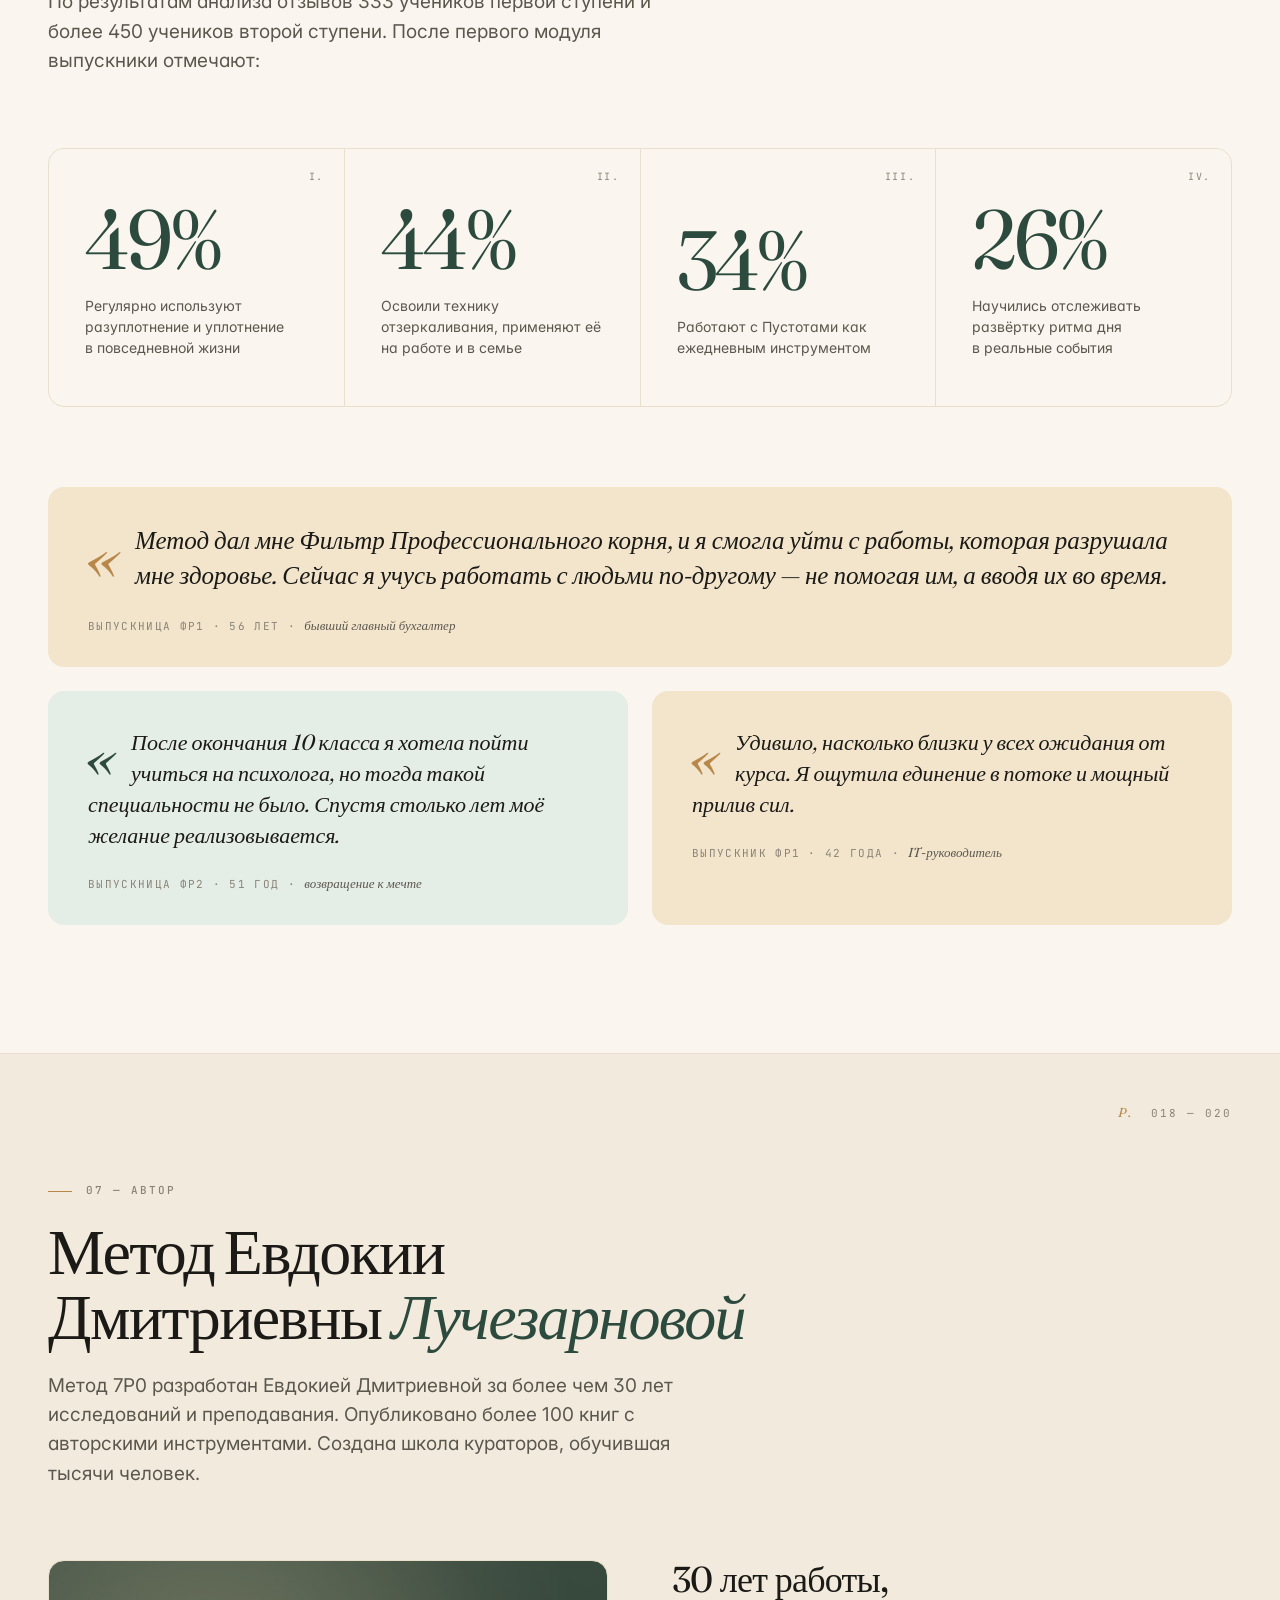
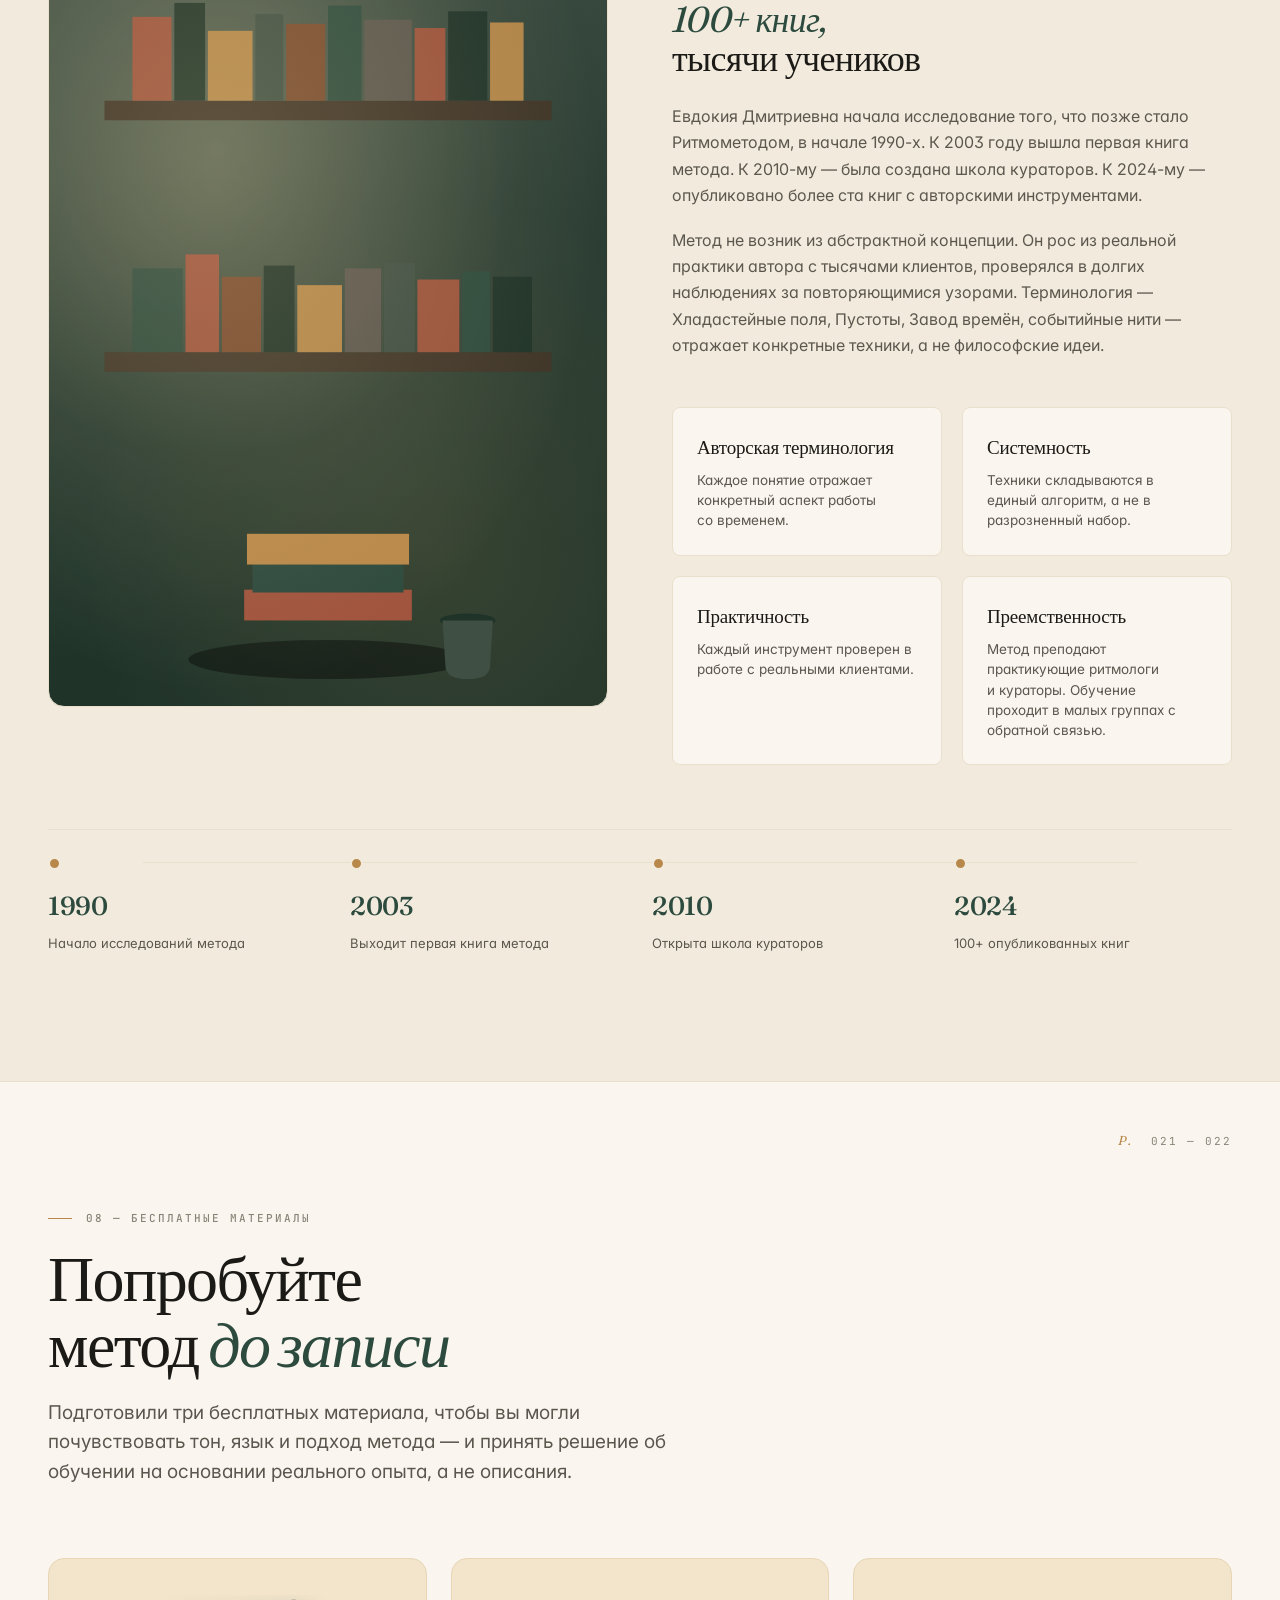
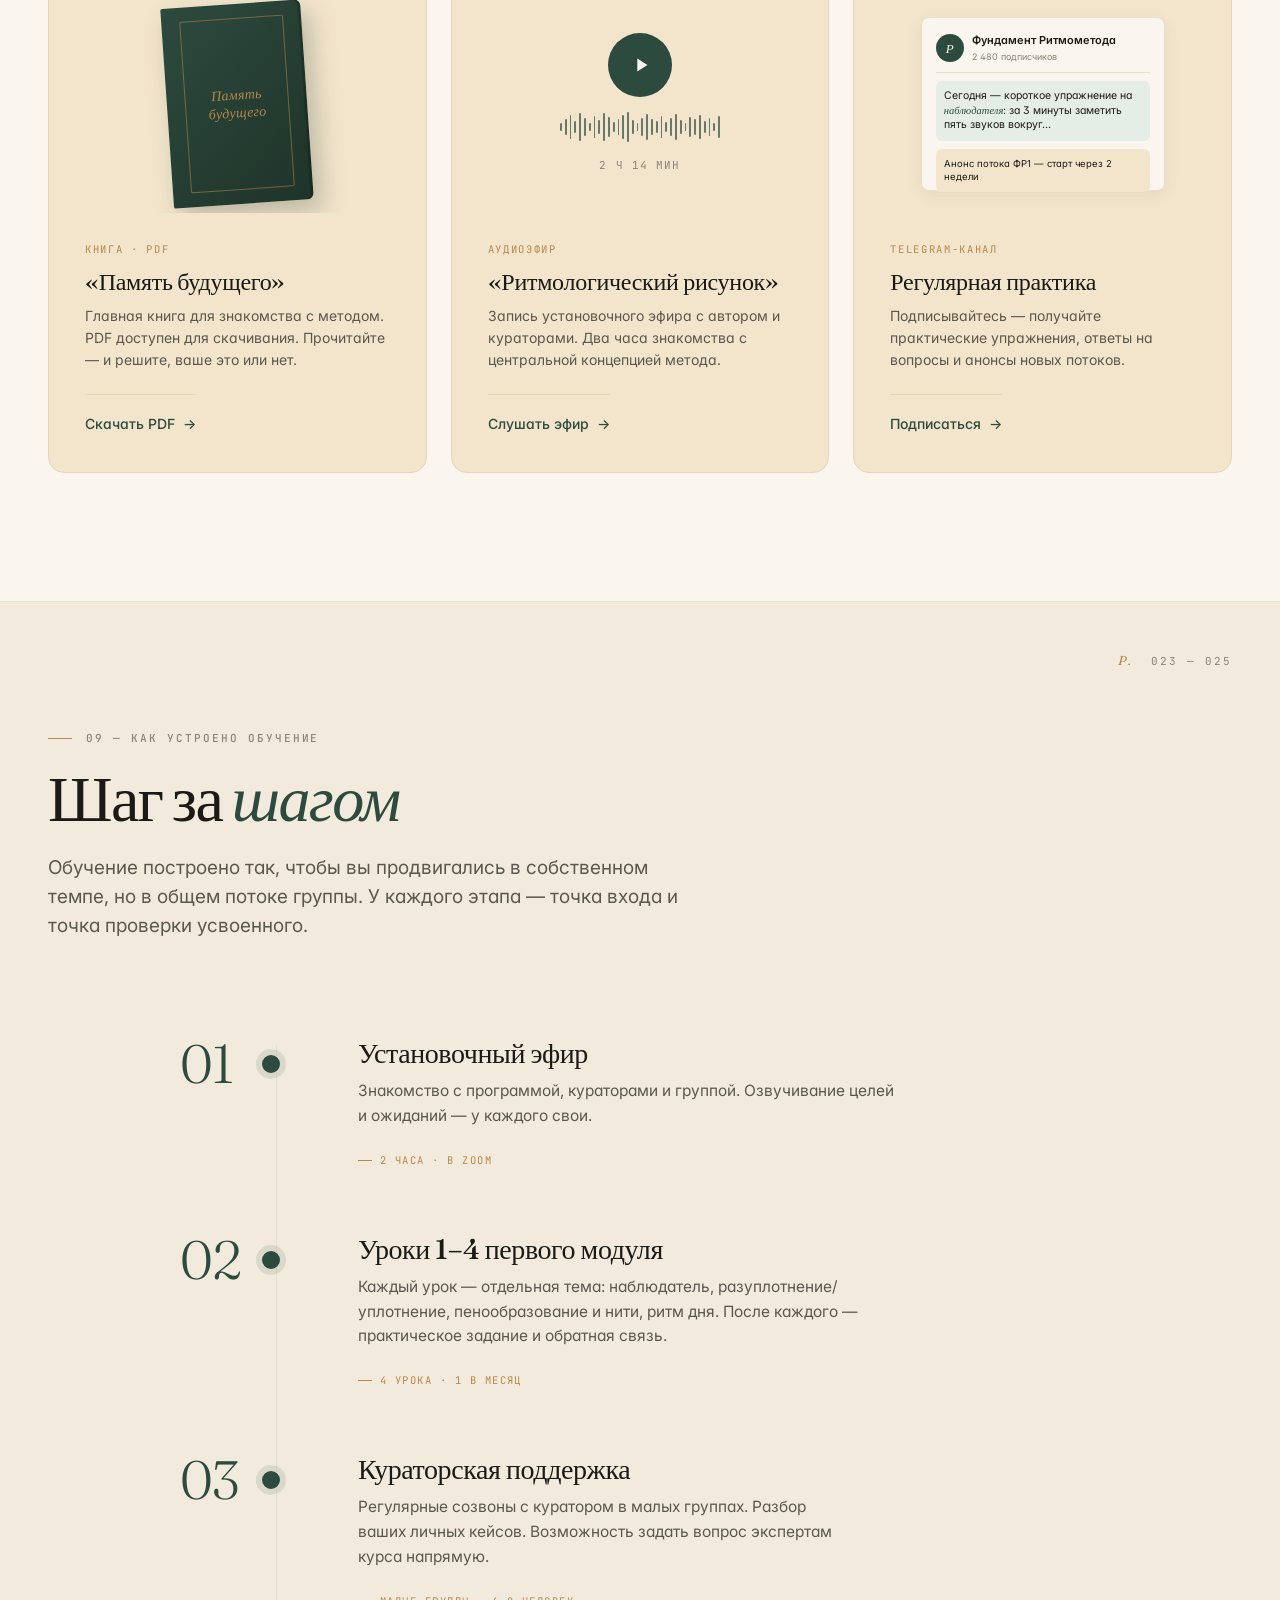
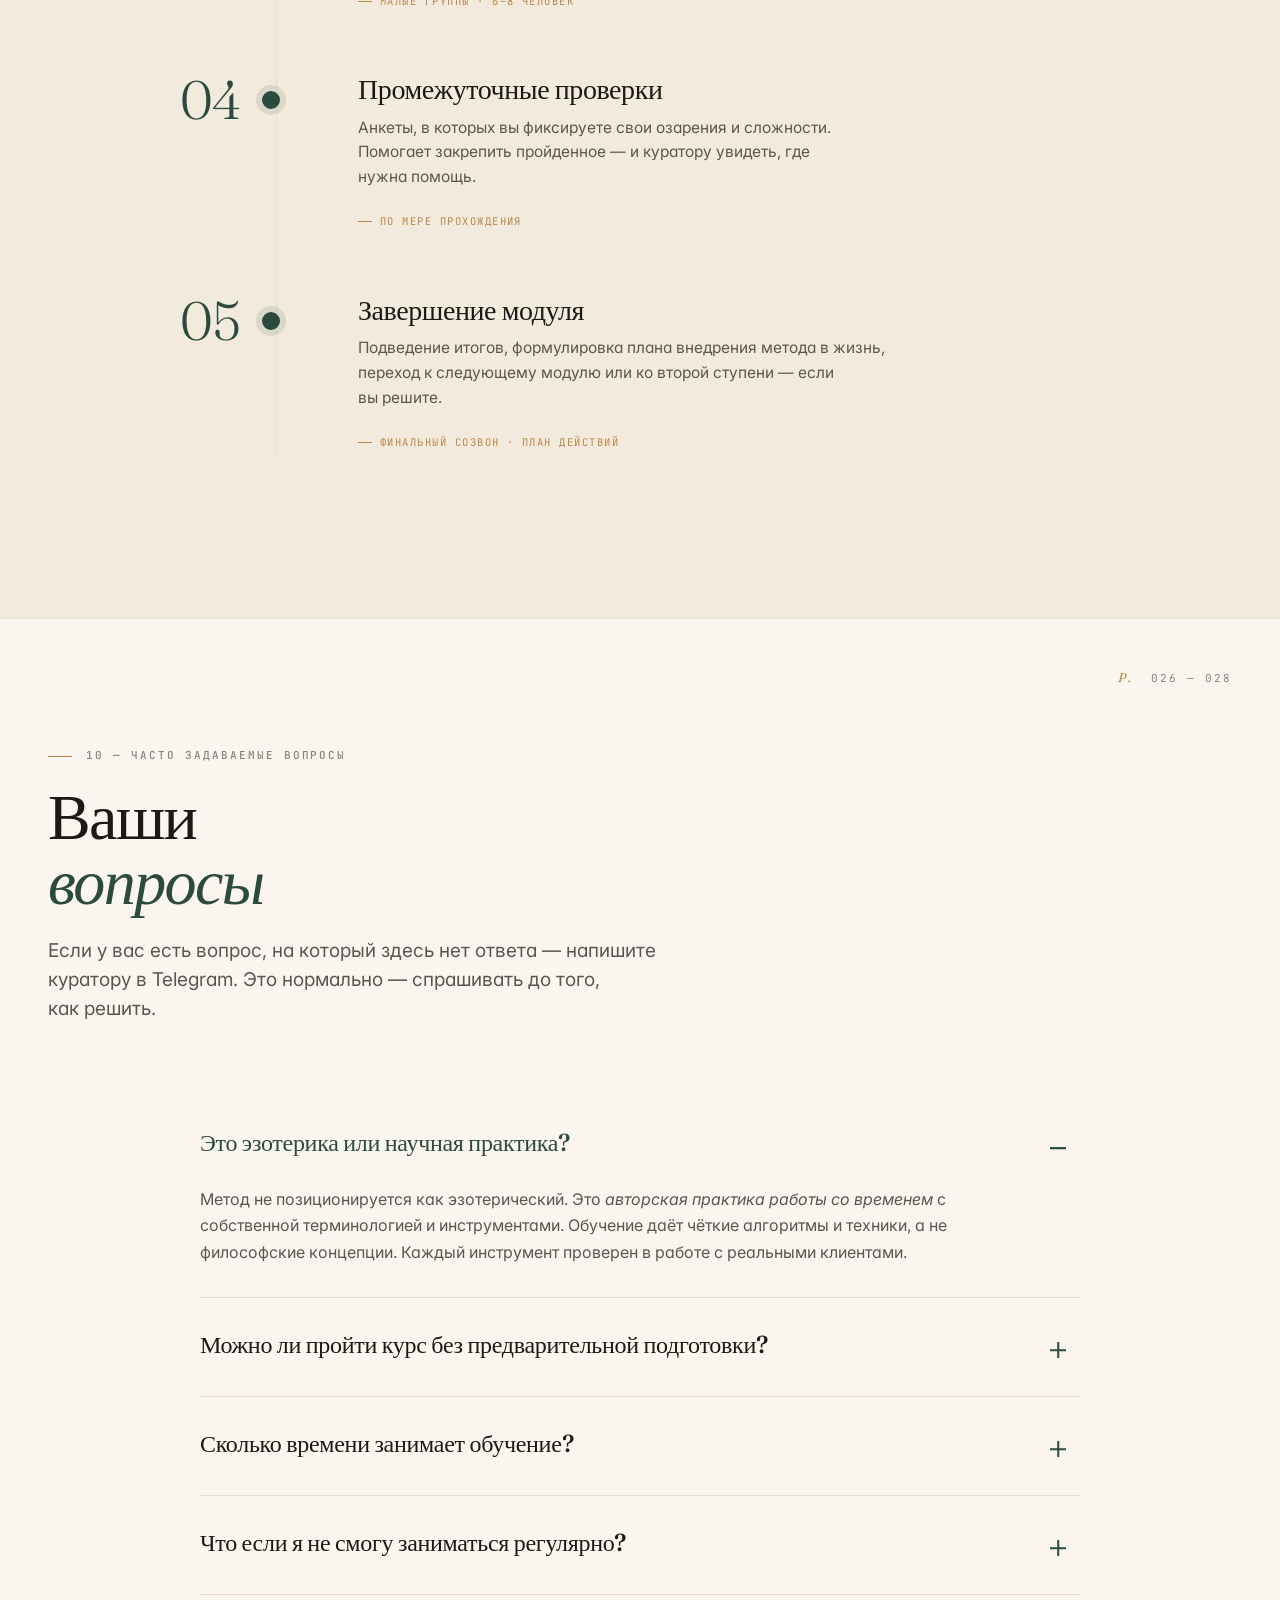
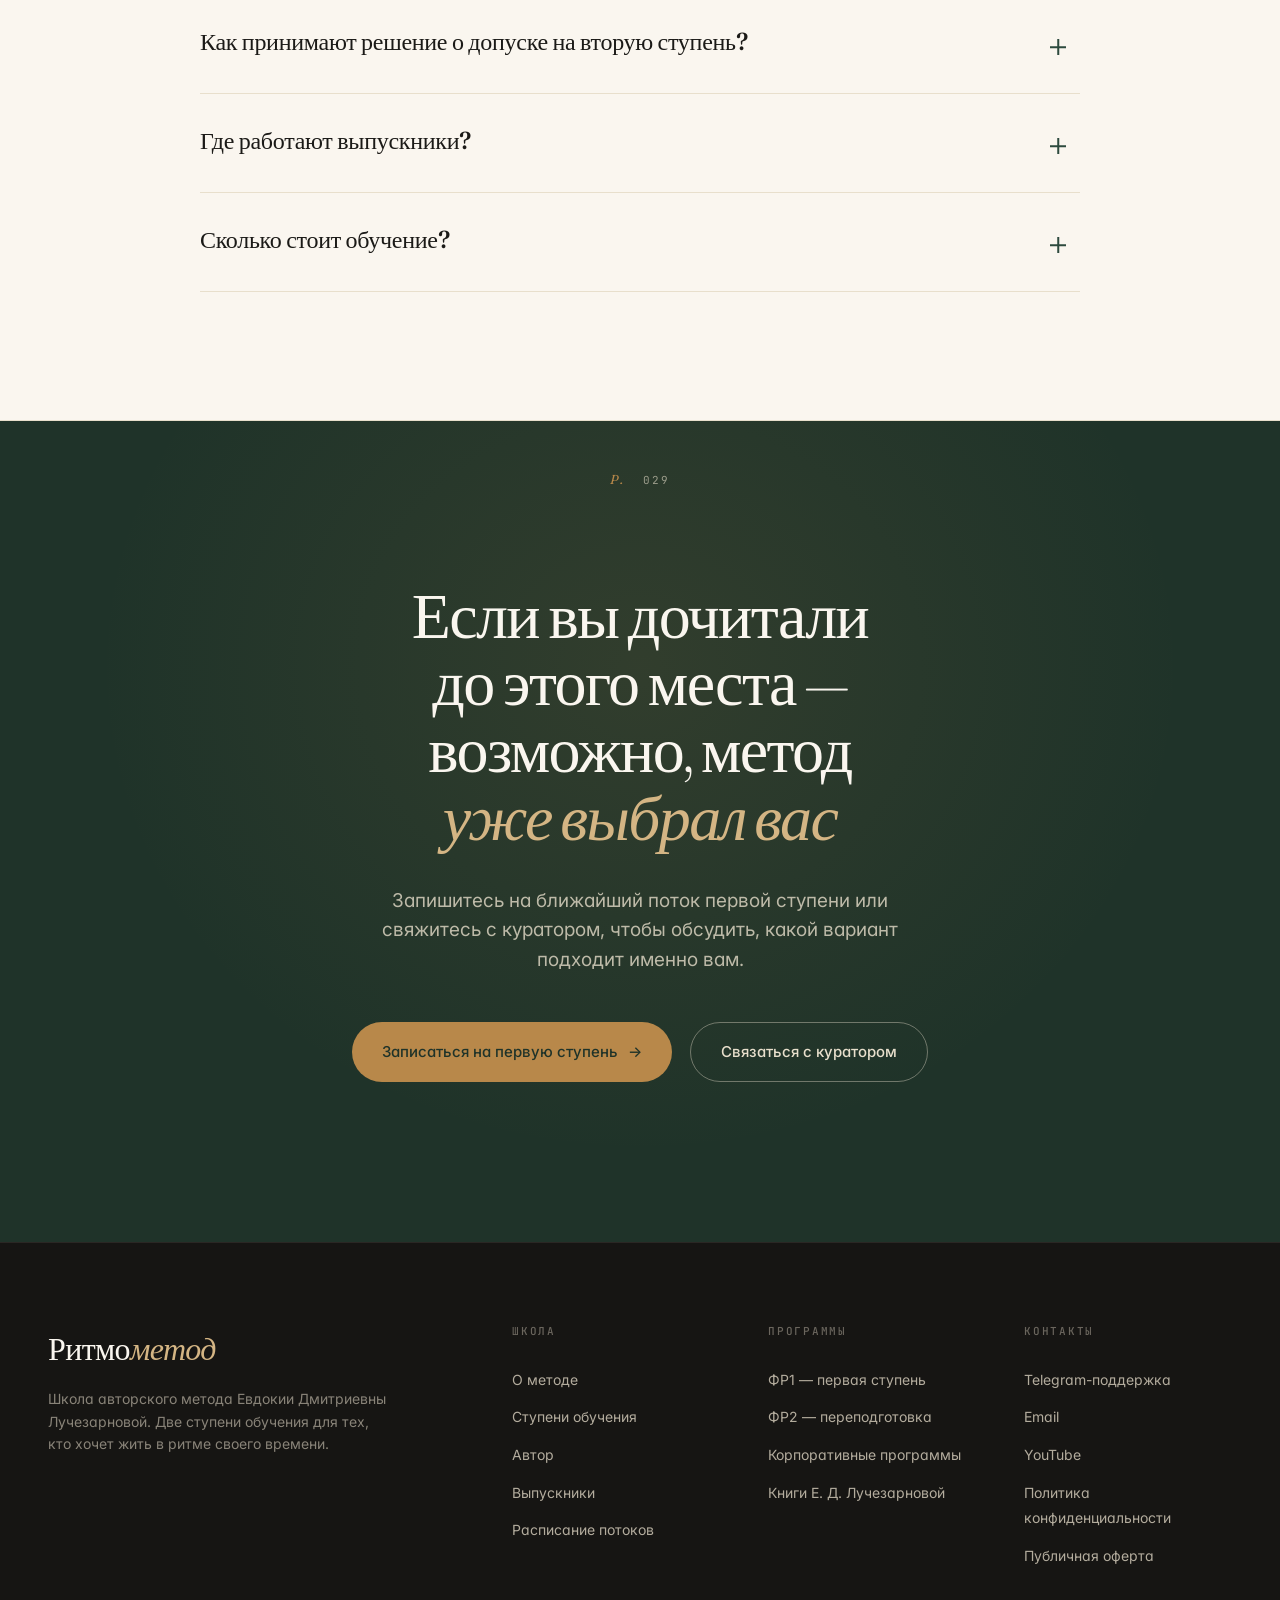
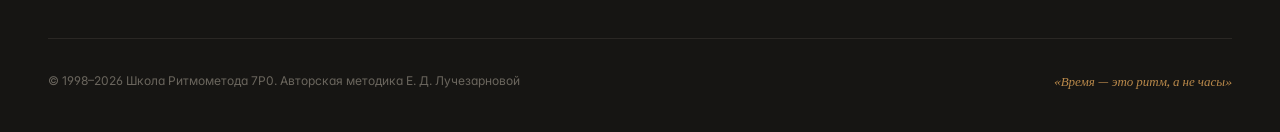
==== commit 4f9cdf4f: "Polish copy, illustrations, FAQ title, process markers, pull-quotes - Reword Преемственность feature" ====
--- a/index.html
+++ b/index.html
@@ -117,7 +117,6 @@
           <rect x="20" y="40" width="120" height="3" fill="#5C574E" opacity=".25"/>
         </svg>
         <div class="hero-pageref"><em>p.</em>&nbsp;&nbsp;001</div>
-        <div class="hero-image-tag">Тетрадь · стол · окно</div>
       </div>
     </div>
   </div>
@@ -320,7 +319,6 @@
             <polygon points="120,3 132,1 132,5" fill="#B8884A"/>
           </g>
         </svg>
-        <div class="stage-image-tag">Книги · тетрадь · своя практика</div>
       </div>
       <div class="stage-body">
         <div class="stage-step"><span class="dot"></span>Ступень 01 · Для себя</div>
@@ -394,7 +392,6 @@
           <ellipse cx="300" cy="378" rx="32" ry="6" fill="#A0533D"/>
           <path d="M 600 0 L 600 240 L 460 0 Z" fill="rgba(255,228,170,0.18)"/>
         </svg>
-        <div class="stage-image-tag dark">Консультация · клиент и&nbsp;ритмолог</div>
       </div>
     </div>
   </div>
@@ -513,7 +510,6 @@
           </g>
           <rect x="0" y="0" width="400" height="533" fill="url(#warmL)"/>
         </svg>
-        <div class="caption">Архив автора<em>Кабинет, книги, тёплый свет</em></div>
       </div>
 
       <div class="author-text reveal">
@@ -536,7 +532,7 @@
           </div>
           <div class="author-feat">
             <h4>Преемственность</h4>
-            <p>Метод передаётся через цепочку учителей, сохраняя точность.</p>
+            <p>Метод преподают практикующие ритмологи и кураторы. Обучение проходит в малых группах с обратной связью.</p>
           </div>
         </div>
       </div>
@@ -690,7 +686,7 @@
   <div class="container">
     <div class="reveal">
       <div class="section-label">10 — Часто задаваемые вопросы</div>
-      <h2 class="section-title">Спокойные<br><em>ответы</em></h2>
+      <h2 class="section-title">Ваши<br><em>вопросы</em></h2>
       <p class="section-intro">
         Если у вас есть вопрос, на который здесь нет ответа — напишите куратору в Telegram. Это нормально — спрашивать до того, как решить.
       </p>
--- a/styles.css
+++ b/styles.css
@@ -13,14 +13,17 @@
   --shadow-lg:0 12px 40px rgba(27,26,23,.08);
 }
 *{box-sizing:border-box;margin:0;padding:0}
-html{scroll-behavior:smooth}
+html{scroll-behavior:smooth;overflow-x:hidden}
 body{
   font-family:var(--font-body);font-size:16px;line-height:1.6;
   color:var(--ink);background:var(--paper);
   -webkit-font-smoothing:antialiased;font-feature-settings:'ss01','cv11';
   cursor:none;
   position:relative;
-}
+  overflow-x:hidden;
+  overflow-wrap:break-word;
+}
+img,svg{max-width:100%}
 /* Page grain — paper texture */
 body::before{
   content:'';position:fixed;inset:0;pointer-events:none;z-index:1;
@@ -220,7 +223,7 @@
 .stage-list li{position:relative;padding:9px 0 9px 26px;font-size:14.5px;line-height:1.5;color:var(--ink);border-bottom:1px dashed var(--paper-edge)}
 .stage-list li:last-child{border-bottom:none}
 .stage-list li::before{content:'';position:absolute;left:0;top:18px;width:14px;height:1px;background:var(--ochre)}
-.stage-metrics{display:flex;gap:32px;padding:20px 0 28px;border-top:1px solid var(--paper-edge);border-bottom:1px solid var(--paper-edge);margin-bottom:28px}
+.stage-metrics{display:flex;flex-wrap:wrap;gap:32px;padding:20px 0 28px;border-top:1px solid var(--paper-edge);border-bottom:1px solid var(--paper-edge);margin-bottom:28px}
 .stage-metric .v{font-family:var(--font-display);font-size:34px;font-weight:400;color:var(--accent);letter-spacing:-.02em;line-height:1}
 .stage.fr2 .stage-metric .v{color:var(--clay)}
 .stage-metric .l{font-size:12px;color:var(--ink-soft);margin-top:6px;line-height:1.3}
@@ -251,19 +254,22 @@
 
 .quotes-grid{display:grid;grid-template-columns:repeat(2,1fr);gap:24px}
 .qcard{
-  position:relative;padding:44px 44px 36px;border-radius:var(--r-lg);
+  position:relative;padding:36px 40px 32px;border-radius:var(--r-lg);
   background:var(--ochre-soft);
 }
 .qcard.long{grid-column:span 2}
 .qcard.green{background:var(--accent-soft)}
 .qcard .qmark{
-  position:absolute;top:8px;left:24px;font-family:var(--font-display);
-  font-size:84px;line-height:1;color:var(--ochre);font-style:italic;font-weight:400;
+  float:left;font-family:var(--font-display);
+  font-size:64px;line-height:.78;color:var(--ochre);
+  font-style:italic;font-weight:400;
+  margin:4px 14px -2px -4px;
 }
 .qcard.green .qmark{color:var(--accent)}
-.qcard p{font-family:var(--font-display);font-size:22px;line-height:1.4;font-style:italic;color:var(--ink);margin:18px 0 22px;text-wrap:pretty;font-variation-settings:'opsz' 72}
+.qcard p{font-family:var(--font-display);font-size:22px;line-height:1.4;font-style:italic;color:var(--ink);margin:0 0 22px;text-wrap:pretty;font-variation-settings:'opsz' 72}
 .qcard.long p{font-size:25px}
-.qcard .who{font-family:var(--font-mono);font-size:11px;letter-spacing:.12em;text-transform:uppercase;color:var(--ink-soft)}
+.qcard.long .qmark{font-size:74px}
+.qcard .who{clear:both;font-family:var(--font-mono);font-size:11px;letter-spacing:.12em;text-transform:uppercase;color:var(--ink-soft)}
 .qcard .who em{font-family:var(--font-display);font-style:italic;text-transform:none;letter-spacing:0;color:var(--ink-muted);font-size:13px}
 @media (max-width:968px){.quotes-grid{grid-template-columns:1fr}.qcard.long{grid-column:auto}.qcard p{font-size:18px}.qcard.long p{font-size:20px}}
 
@@ -348,18 +354,18 @@
 
 /* SECTION 9: process timeline */
 .process{position:relative;max-width:920px;margin:0 auto}
-.process::before{content:'';position:absolute;left:64px;top:32px;bottom:32px;width:1px;background:var(--paper-edge);background-image:linear-gradient(to bottom,var(--paper-edge) 50%,transparent 50%);background-size:1px 8px;background-repeat:repeat-y;z-index:0}
-.process-line-active{position:absolute;left:64px;top:32px;width:1px;background:var(--accent);height:0;transition:height 1.4s ease;z-index:1}
+.process::before{content:'';position:absolute;left:96px;top:32px;bottom:32px;width:1px;background:var(--paper-edge);background-image:linear-gradient(to bottom,var(--paper-edge) 50%,transparent 50%);background-size:1px 8px;background-repeat:repeat-y;z-index:0}
+.process-line-active{position:absolute;left:96px;top:32px;width:1px;background:var(--accent);height:0;transition:height 1.4s ease;z-index:1}
 .pstep{display:grid;grid-template-columns:130px 1fr;gap:48px;align-items:start;padding:24px 0 40px;position:relative;z-index:2}
 .pstep-num{font-family:var(--font-display);font-size:54px;font-weight:300;color:var(--ink-soft);letter-spacing:-.02em;line-height:1;transition:color .4s,transform .4s;position:relative}
-.pstep-num::before{content:'';position:absolute;left:50px;top:18px;width:14px;height:14px;border-radius:50%;background:var(--paper);border:2px solid var(--paper-edge);transition:all .4s}
+.pstep-num::before{content:'';position:absolute;left:82px;top:18px;width:14px;height:14px;border-radius:50%;background:var(--paper);border:2px solid var(--paper-edge);transition:all .4s}
 .pstep.lit .pstep-num{color:var(--accent)}
 .pstep.lit .pstep-num::before{background:var(--accent);border-color:var(--accent);box-shadow:0 0 0 6px rgba(45,74,62,.12)}
 .pstep-body h4{font-family:var(--font-display);font-size:28px;font-weight:500;letter-spacing:-.015em;line-height:1.15;margin-bottom:10px;text-wrap:balance}
 .pstep-body p{font-size:15.5px;line-height:1.6;color:var(--ink-muted);margin-bottom:14px;text-wrap:pretty;max-width:540px}
 .pstep-meta{font-family:var(--font-mono);font-size:10.5px;letter-spacing:.14em;text-transform:uppercase;color:var(--ochre);display:inline-flex;align-items:center;gap:8px}
 .pstep-meta::before{content:'';width:14px;height:1px;background:var(--ochre)}
-@media (max-width:968px){.pstep{grid-template-columns:64px 1fr;gap:24px}.pstep-num{font-size:36px}.pstep-num::before{left:24px;top:12px;width:10px;height:10px}.process::before,.process-line-active{left:30px}.pstep-body h4{font-size:22px}}
+@media (max-width:968px){.pstep{grid-template-columns:88px 1fr;gap:24px}.pstep-num{font-size:36px}.pstep-num::before{left:54px;top:12px;width:10px;height:10px}.process::before,.process-line-active{left:62px}.pstep-body h4{font-size:22px}}
 
 /* SECTION 10: FAQ */
 .faq-list{max-width:880px;margin:0 auto}
@@ -428,3 +434,132 @@
   box-shadow:2px 4px 8px rgba(0,0,0,.08);
 }
 @media (max-width:968px){.bookmark{display:none}}
+
+/* ===== Mobile refinements (≤640px) ===== */
+@media (max-width:640px){
+  .container{padding:0 18px}
+
+  /* Nav */
+  .nav{padding:12px 18px}
+  .nav-logo{font-size:16px;gap:6px}
+  .nav-logo .pg{display:none}
+  .nav-cta{padding:8px 14px;font-size:12px}
+
+  /* Section base */
+  .section{padding:64px 0}
+  .section-title{font-size:32px;line-height:1.04}
+  .section-intro{font-size:16.5px;margin-bottom:44px}
+  .section-num{top:18px;right:18px;font-size:10px}
+  .section-label{font-size:10.5px;margin-bottom:14px;gap:10px}
+  .section-label::before{width:18px}
+
+  /* Hero */
+  .hero{padding-top:96px;padding-bottom:64px;min-height:auto}
+  .hero-grid{gap:32px}
+  .hero h1{font-size:42px;line-height:.98;letter-spacing:-.03em;margin-bottom:24px}
+  .hero-meta{font-size:11px;gap:12px;margin-bottom:22px}
+  .hero-sub{font-size:17px;margin-bottom:28px}
+  .hero-buttons{gap:12px;margin-bottom:24px}
+  .hero-image{aspect-ratio:4/4}
+  .scroll-cue{display:none}
+
+  /* Buttons */
+  .btn{padding:14px 22px;font-size:14px}
+
+  /* Rhythm — keep SVG readable via internal horizontal scroll */
+  .rhythm-wrap{margin-top:32px;padding:32px 0;border-radius:8px;overflow-x:auto;-webkit-overflow-scrolling:touch}
+  .rhythm-svg{min-width:760px;padding:0 16px}
+  .rhythm-text-cols{margin-top:40px}
+
+  /* Levels */
+  .level-card{padding:32px 24px 28px}
+  .level-num{font-size:42px;margin-bottom:14px}
+  .level-card h3{font-size:24px}
+  .level-card p{margin-bottom:24px}
+
+  /* Stages */
+  .stage{min-height:auto;margin-bottom:24px}
+  .stage-body{padding:32px 22px}
+  .stage h3{font-size:30px}
+  .stage-desc{font-size:15px}
+  .stage-step{font-size:11px;letter-spacing:.14em}
+  .stage-list li{font-size:14px;padding:8px 0 8px 22px}
+  .stage-metrics{gap:18px;padding:18px 0 22px;margin-bottom:22px}
+  .stage-metric{flex:1 1 calc(50% - 9px);min-width:0}
+  .stage-metric .v{font-size:28px}
+  .stage-metric .l{font-size:11.5px}
+  .stage-buttons{gap:12px}
+  .stage-buttons .btn{padding:13px 18px;font-size:13.5px}
+  .stage-divider{font-size:10.5px;text-align:center;padding:18px 0;gap:12px}
+
+  /* Stats */
+  .stats-grid{grid-template-columns:1fr;margin-bottom:48px}
+  .stat-cell{min-height:140px;padding:28px 22px}
+  .stat-cell .num{font-size:54px}
+  .stat-cell .lbl{font-size:13.5px}
+
+  /* Quotes */
+  .quotes-grid{gap:14px}
+  .qcard{padding:28px 22px 24px}
+  .qcard p{font-size:17px;margin:0 0 16px}
+  .qcard.long p{font-size:18px}
+  .qcard .qmark{font-size:48px;margin:2px 10px -2px -2px}
+  .qcard.long .qmark{font-size:54px}
+
+  /* Author */
+  .author-grid{gap:32px;margin-bottom:48px}
+  .author-text h3{font-size:28px}
+  .author-text p{font-size:15.5px}
+  .author-feat{padding:20px}
+  .author-feat h4{font-size:17.5px}
+  .timeline{grid-template-columns:1fr 1fr;gap:18px;margin-top:48px}
+  .timeline::before{display:none}
+  .tline .yr{font-size:22px}
+
+  /* Free materials */
+  .fcard{padding:28px 22px}
+  .fcard h4{font-size:21px}
+  .fcard-vis{margin-bottom:22px}
+
+  /* Process */
+  .pstep{grid-template-columns:64px 1fr;gap:18px;padding:18px 0 32px}
+  .pstep-num{font-size:32px}
+  .pstep-num::before{left:42px;top:10px;width:9px;height:9px;border-width:1.5px}
+  .process::before,.process-line-active{left:50px}
+  .pstep-body h4{font-size:20px}
+  .pstep-body p{font-size:14.5px;line-height:1.55}
+
+  /* FAQ */
+  .faq summary{font-size:17px;padding:20px 0;gap:14px}
+  .faq .plus{width:22px;height:22px}
+  .faq-answer p{padding:0 0 22px 0;font-size:14.5px}
+
+  /* Final CTA */
+  .final{padding:80px 0}
+  .final-num{top:24px}
+  .final h2{font-size:30px;line-height:1.08}
+  .final p.lead{font-size:16px;margin-bottom:32px;padding:0 4px}
+  .final-buttons{flex-direction:column;gap:12px;width:100%;align-items:stretch}
+  .final-buttons .btn{justify-content:center;width:100%}
+
+  /* Footer */
+  .footer{padding:56px 0 32px}
+  .footer-grid{grid-template-columns:1fr;gap:36px;margin-bottom:40px}
+  .footer-logo{font-size:26px}
+  .footer-bottom{flex-direction:column;align-items:flex-start;font-size:11.5px}
+}
+
+/* ===== Tiny phones (≤380px) ===== */
+@media (max-width:380px){
+  .container{padding:0 14px}
+  .hero h1{font-size:36px}
+  .section-title{font-size:28px}
+  .stage h3{font-size:26px}
+  .stage-metric{flex:1 1 100%}
+  .stage-buttons{flex-direction:column;align-items:stretch}
+  .stage-buttons .btn{width:100%;justify-content:center}
+  .qcard p{font-size:16px}
+  .qcard.long p{font-size:17px}
+  .final h2{font-size:26px}
+  .author-text h3{font-size:24px}
+}
